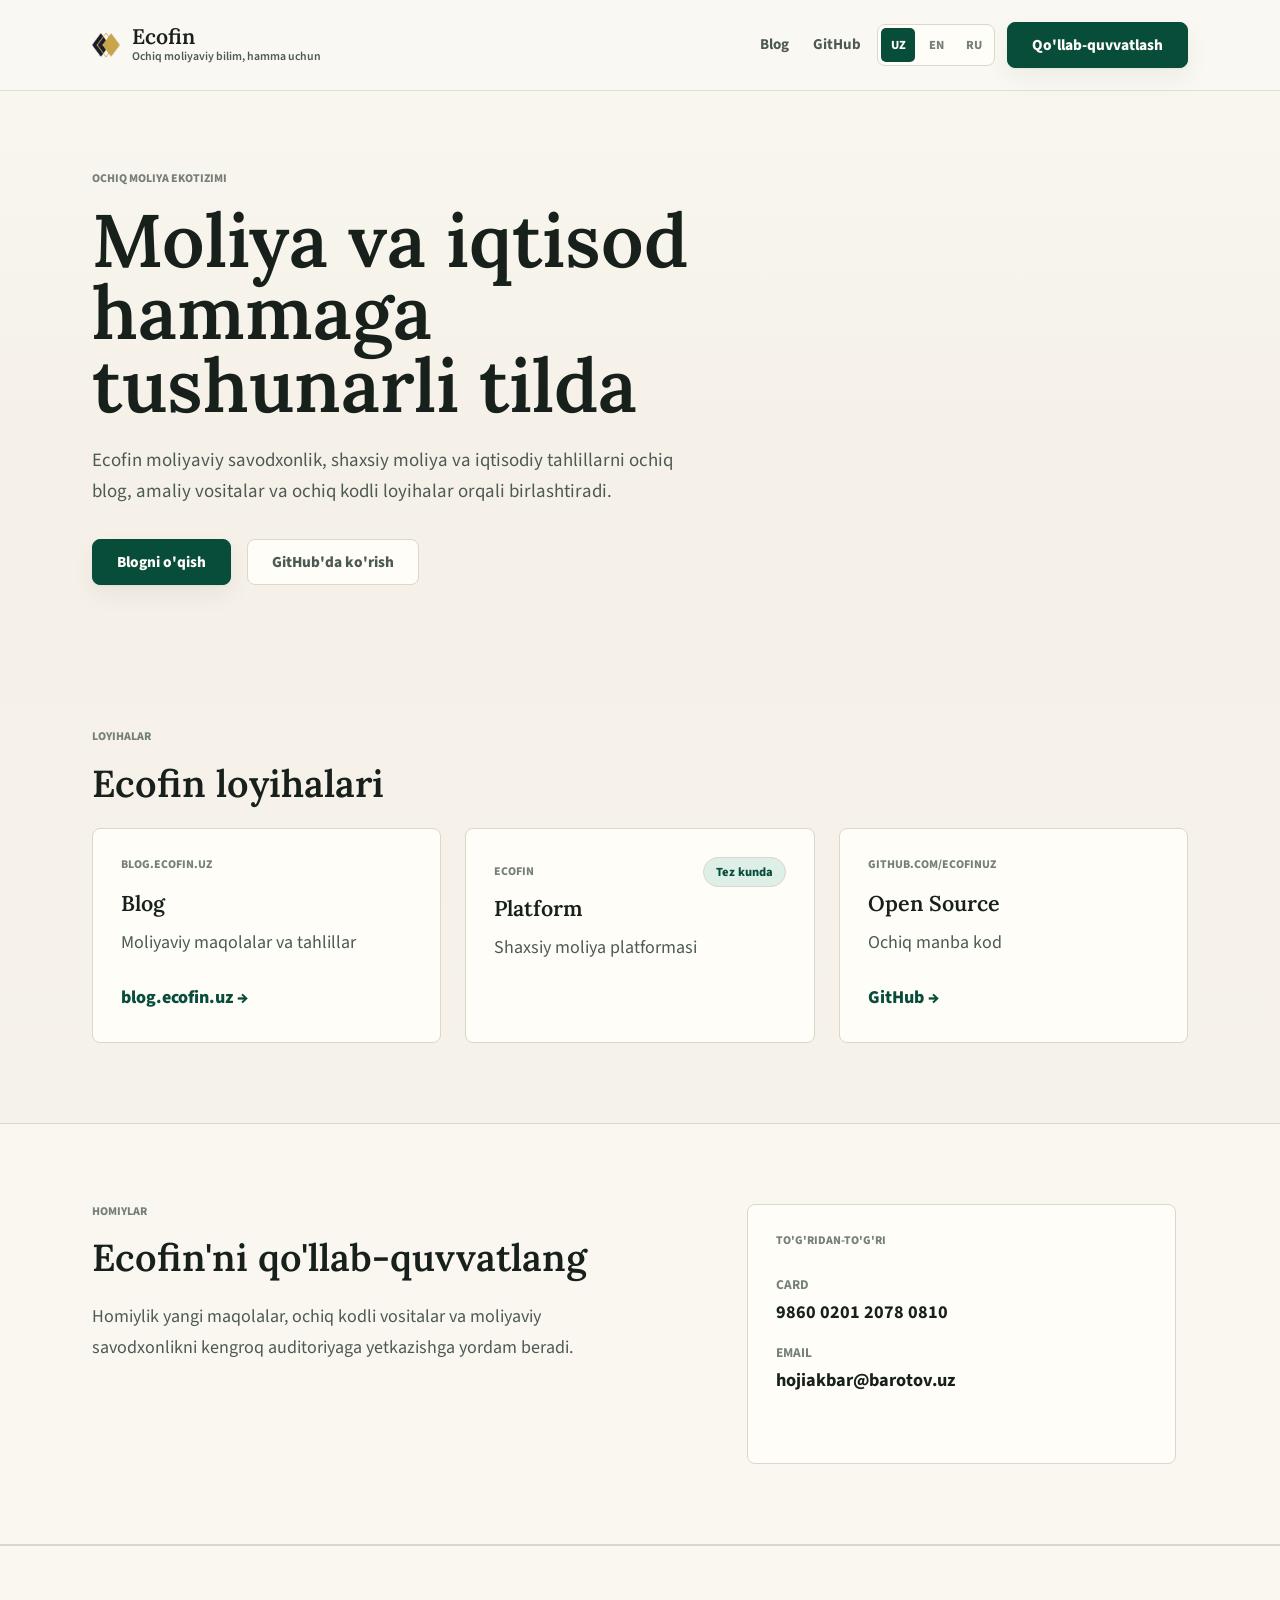
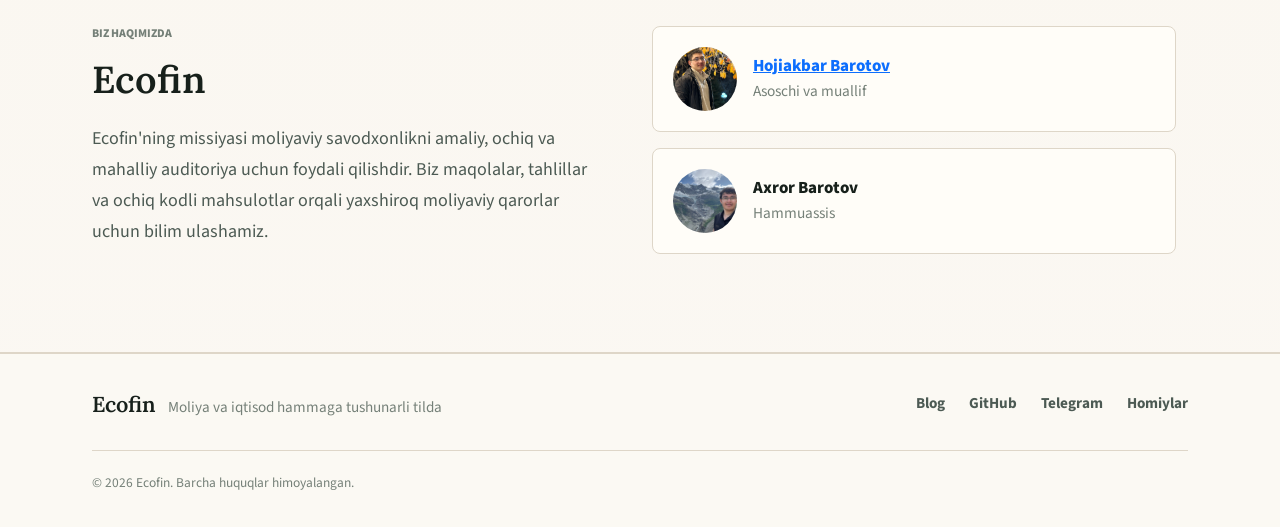
==== index.html @ 194f9f84 "added tagline and Bootstrap" ====
<!doctype html>
<html lang="uz">
    <head>
        <meta charset="UTF-8" />
        <meta name="viewport" content="width=device-width, initial-scale=1.0" />
        <meta name="author" content="Hojiakbar Barotov" />
        <meta
            name="description"
            content="Ecofin is an open-source ecosystem of financial literacy tools, knowledge, and a blog."
        />
        <meta
            property="og:title"
            content="Finance and economics explained for everyone"
        />
        <meta
            property="og:description"
            content="Ecofin is an open-source ecosystem of financial literacy tools, knowledge, and a blog."
        />
        <meta property="og:type" content="website" />
        <meta property="og:url" content="https://ecofin.uz/" />
        <meta property="og:site_name" content="Barotov.uz" />
        <title>Finance and economics explained for everyone</title>
        <link
            rel="shortcut icon"
            href="assets/favicon.png"
            type="image/x-icon"
        />
        <link rel="canonical" href="https://ecofin.uz/" />
        <link rel="preconnect" href="https://fonts.googleapis.com" />
        <link rel="preconnect" href="https://fonts.gstatic.com" crossorigin />
        <link
            href="https://fonts.googleapis.com/css2?family=Lora:wght@500;600;700&family=Source+Sans+3:wght@400;500;600;700;800&display=swap"
            rel="stylesheet"
        />
        <link
            href="https://cdn.jsdelivr.net/npm/bootstrap@5.3.8/dist/css/bootstrap.min.css"
            rel="stylesheet"
            integrity="sha384-sRIl4kxILFvY47J16cr9ZwB07vP4J8+LH7qKQnuqkuIAvNWLzeN8tE5YBujZqJLB"
            crossorigin="anonymous"
        />
        <link rel="stylesheet" href="style.css" />
        <!-- Google tag (gtag.js) -->
        <script
            async
            src="https://www.googletagmanager.com/gtag/js?id=G-R73J85XQ5N"
        ></script>
        <script>
            window.dataLayer = window.dataLayer || [];
            function gtag() {
                dataLayer.push(arguments);
            }
            gtag("js", new Date());

            gtag("config", "G-R73J85XQ5N");
        </script>
    </head>
    <body>
        <nav class="navbar navbar-expand-md site-nav sticky-top" aria-label="Primary navigation">
            <div class="container">
                <a href="/" class="navbar-brand nav-brand" aria-label="Ecofin home">
                    <img
                        src="assets/ecofin-favicon.png"
                        alt=""
                        class="nav-brand-logo"
                        width="28"
                        height="28"
                    />
                    <span class="nav-brand-copy">
                        <span class="nav-brand-name">Ecofin</span>
                        <span class="nav-brand-tagline i18n" data-lang="uz">
                            Ochiq moliyaviy bilim, hamma uchun
                        </span>
                        <span
                            class="nav-brand-tagline i18n"
                            data-lang="en"
                            hidden
                        >
                            Open finance knowledge, for everyone
                        </span>
                        <span
                            class="nav-brand-tagline i18n"
                            data-lang="ru"
                            hidden
                        >
                            Открытые финансовые знания, для всех
                        </span>
                    </span>
                </a>

                <button
                    class="navbar-toggler"
                    type="button"
                    data-bs-toggle="collapse"
                    data-bs-target="#primaryNav"
                    aria-controls="primaryNav"
                    aria-expanded="false"
                    aria-label="Toggle navigation"
                >
                    <span class="navbar-toggler-icon"></span>
                </button>

                <div class="collapse navbar-collapse nav-menu" id="primaryNav">
                    <div class="navbar-nav ms-md-auto align-items-md-center gap-md-2">
                        <a href="https://blog.ecofin.uz" class="nav-link">
                            <span class="i18n" data-lang="uz">Blog</span>
                            <span class="i18n" data-lang="en" hidden>Blog</span>
                            <span class="i18n" data-lang="ru" hidden>Блог</span>
                        </a>

                        <a
                            href="https://github.com/ecofinuz"
                            target="_blank"
                            rel="noopener noreferrer"
                            class="nav-link"
                        >
                            GitHub
                        </a>

                        <div
                            class="language-switch btn-group my-3 my-md-0"
                            role="group"
                            aria-label="Language selector"
                        >
                            <button
                                class="language-option active"
                                type="button"
                                data-set-lang="uz"
                                aria-pressed="true"
                            >
                                UZ
                            </button>
                            <button
                                class="language-option"
                                type="button"
                                data-set-lang="en"
                                aria-pressed="false"
                            >
                                EN
                            </button>
                            <button
                                class="language-option"
                                type="button"
                                data-set-lang="ru"
                                aria-pressed="false"
                            >
                                RU
                            </button>
                        </div>

                        <a
                            href="#sponsors"
                            class="btn button button-primary nav-support ms-md-1"
                        >
                            <span class="i18n" data-lang="uz"
                                >Qo'llab-quvvatlash</span
                            >
                            <span class="i18n" data-lang="en" hidden
                                >Support us</span
                            >
                            <span class="i18n" data-lang="ru" hidden
                                >Поддержать</span
                            >
                        </a>
                    </div>
                </div>
            </div>
        </nav>

        <main class="site-main">
            <section class="hero container" aria-labelledby="hero-title">
                <div class="row">
                    <div class="col-lg-10 col-xl-9 hero-copy">
                        <p class="label-small i18n" data-lang="uz">
                            Ochiq moliya ekotizimi
                        </p>
                        <p class="label-small i18n" data-lang="en" hidden>
                            Open finance ecosystem
                        </p>
                        <p class="label-small i18n" data-lang="ru" hidden>
                            Открытая финансовая экосистема
                        </p>

                        <h1 id="hero-title" class="hero-title">
                            <span class="i18n" data-lang="uz"
                                >Moliya va iqtisod hammaga tushunarli tilda</span
                            >
                            <span class="i18n" data-lang="en" hidden
                                >Finance and economics explained for everyone</span
                            >
                            <span class="i18n" data-lang="ru" hidden
                                >Финансы и экономика понятным языком для
                                каждого</span
                            >
                        </h1>

                        <p class="hero-lede i18n" data-lang="uz">
                            Ecofin moliyaviy savodxonlik, shaxsiy moliya va
                            iqtisodiy tahlillarni ochiq blog, amaliy vositalar va
                            ochiq kodli loyihalar orqali birlashtiradi.
                        </p>
                        <p class="hero-lede i18n" data-lang="en" hidden>
                            Ecofin brings together financial literacy, personal
                            finance, and economic analysis through an open blog,
                            practical tools, and open-source projects.
                        </p>
                        <p class="hero-lede i18n" data-lang="ru" hidden>
                            Ecofin объединяет финансовую грамотность, личные финансы
                            и экономический анализ через открытый блог, практические
                            инструменты и проекты с открытым исходным кодом.
                        </p>

                        <div class="d-flex flex-column flex-sm-row gap-3 hero-actions">
                            <a
                                href="https://blog.ecofin.uz"
                                class="btn button button-primary"
                            >
                                <span class="i18n" data-lang="uz"
                                    >Blogni o'qish</span
                                >
                                <span class="i18n" data-lang="en" hidden
                                    >Read the blog</span
                                >
                                <span class="i18n" data-lang="ru" hidden
                                    >Читать блог</span
                                >
                            </a>
                            <a
                                href="https://github.com/ecofinuz"
                                target="_blank"
                                rel="noopener noreferrer"
                                class="btn button button-secondary"
                            >
                                <span class="i18n" data-lang="uz"
                                    >GitHub'da ko'rish</span
                                >
                                <span class="i18n" data-lang="en" hidden
                                    >View on GitHub</span
                                >
                                <span class="i18n" data-lang="ru" hidden
                                    >Смотреть на GitHub</span
                                >
                            </a>
                        </div>
                    </div>
                </div>
            </section>

            <section
                id="projects"
                class="page-section"
                aria-labelledby="projects-title"
            >
                <div class="container">
                    <p class="section-label i18n" data-lang="uz">Loyihalar</p>
                    <p class="section-label i18n" data-lang="en" hidden>Projects</p>
                    <p class="section-label i18n" data-lang="ru" hidden>Проекты</p>

                    <div class="section-heading-row">
                        <h2 id="projects-title">
                            <span class="i18n" data-lang="uz"
                                >Ecofin loyihalari</span
                            >
                            <span class="i18n" data-lang="en" hidden
                                >Ecofin projects</span
                            >
                            <span class="i18n" data-lang="ru" hidden
                                >Проекты Ecofin</span
                            >
                        </h2>
                    </div>

                    <div class="row g-4">
                        <div class="col-12 col-md-4">
                            <article class="card info-card h-100">
                                <div class="card-body">
                                    <p class="eyebrow">blog.ecofin.uz</p>
                                    <h3>Blog</h3>
                                    <p class="i18n" data-lang="uz">
                                        Moliyaviy maqolalar va tahlillar
                                    </p>
                                    <p class="i18n" data-lang="en" hidden>
                                        Financial articles and analysis
                                    </p>
                                    <p class="i18n" data-lang="ru" hidden>
                                        Финансовые статьи и анализ
                                    </p>
                                    <a href="https://blog.ecofin.uz" class="text-link"
                                        >blog.ecofin.uz →</a
                                    >
                                </div>
                            </article>
                        </div>

                        <div class="col-12 col-md-4">
                            <article class="card info-card h-100">
                                <div class="card-body">
                                    <div class="card-topline">
                                        <p class="eyebrow">Ecofin</p>
                                        <span class="badge">
                                            <span class="i18n" data-lang="uz"
                                                >Tez kunda</span
                                            >
                                            <span class="i18n" data-lang="en" hidden
                                                >Coming soon</span
                                            >
                                            <span class="i18n" data-lang="ru" hidden
                                                >Скоро</span
                                            >
                                        </span>
                                    </div>
                                    <h3>Platform</h3>
                                    <p class="i18n" data-lang="uz">
                                        Shaxsiy moliya platformasi
                                    </p>
                                    <p class="i18n" data-lang="en" hidden>
                                        Personal finance platform
                                    </p>
                                    <p class="i18n" data-lang="ru" hidden>
                                        Платформа личных финансов
                                    </p>
                                </div>
                            </article>
                        </div>

                        <div class="col-12 col-md-4">
                            <article class="card info-card h-100">
                                <div class="card-body">
                                    <p class="eyebrow">github.com/ecofinuz</p>
                                    <h3>Open Source</h3>
                                    <p class="i18n" data-lang="uz">Ochiq manba kod</p>
                                    <p class="i18n" data-lang="en" hidden>
                                        Open source code
                                    </p>
                                    <p class="i18n" data-lang="ru" hidden>
                                        Открытый исходный код
                                    </p>
                                    <a
                                        href="https://github.com/ecofinuz"
                                        target="_blank"
                                        rel="noopener noreferrer"
                                        class="text-link"
                                    >
                                        GitHub →
                                    </a>
                                </div>
                            </article>
                        </div>
                    </div>
                </div>
            </section>

            <section
                id="sponsors"
                class="page-section section-band sponsors-section"
                aria-labelledby="sponsors-title"
            >
                <div class="container">
                    <div class="row g-5 align-items-start">
                        <div class="col-lg-6 section-copy">
                            <p class="section-label i18n" data-lang="uz">
                                Homiylar
                            </p>
                            <p class="section-label i18n" data-lang="en" hidden>
                                Sponsors
                            </p>
                            <p class="section-label i18n" data-lang="ru" hidden>
                                Спонсоры
                            </p>

                            <h2 id="sponsors-title">
                                <span class="i18n" data-lang="uz"
                                    >Ecofin'ni qo'llab-quvvatlang</span
                                >
                                <span class="i18n" data-lang="en" hidden
                                    >Support Ecofin</span
                                >
                                <span class="i18n" data-lang="ru" hidden
                                    >Поддержите Ecofin</span
                                >
                            </h2>

                            <p class="i18n" data-lang="uz">
                                Homiylik yangi maqolalar, ochiq kodli vositalar va
                                moliyaviy savodxonlikni kengroq auditoriyaga
                                yetkazishga yordam beradi.
                            </p>
                            <p class="i18n" data-lang="en" hidden>
                                Sponsorship helps us publish new articles, build
                                open-source tools, and make financial literacy
                                useful for a wider audience.
                            </p>
                            <p class="i18n" data-lang="ru" hidden>
                                Поддержка помогает нам выпускать новые статьи,
                                создавать открытые инструменты и делать финансовую
                                грамотность полезной для широкой аудитории.
                            </p>
                        </div>

                        <div class="col-lg-5 offset-lg-1">
                            <article class="card info-card sponsor-card">
                                <div class="card-body">
                                    <p class="eyebrow">
                                        <span class="i18n" data-lang="uz"
                                            >To'g'ridan-to'g'ri</span
                                        >
                                        <span class="i18n" data-lang="en" hidden
                                            >Direct transfer</span
                                        >
                                        <span class="i18n" data-lang="ru" hidden
                                            >Прямой перевод</span
                                        >
                                    </p>
                                    <div class="transfer-details">
                                        <p>
                                            <span>Card</span>
                                            <strong>9860 0201 2078 0810</strong>
                                        </p>
                                        <p>
                                            <span>Email</span>
                                            <strong>hojiakbar@barotov.uz</strong>
                                        </p>
                                    </div>
                                </div>
                            </article>
                        </div>
                    </div>
                </div>
            </section>

            <section
                id="about"
                class="page-section section-band about-section"
                aria-labelledby="about-title"
            >
                <div class="container">
                    <div class="row g-5 align-items-start">
                        <div class="col-lg-6 section-copy">
                            <p class="section-label i18n" data-lang="uz">
                                Biz haqimizda
                            </p>
                            <p class="section-label i18n" data-lang="en" hidden>
                                About
                            </p>
                            <p class="section-label i18n" data-lang="ru" hidden>
                                О нас
                            </p>

                            <h2 id="about-title">Ecofin</h2>
                            <p class="i18n" data-lang="uz">
                                Ecofin'ning missiyasi moliyaviy savodxonlikni
                                amaliy, ochiq va mahalliy auditoriya uchun foydali
                                qilishdir. Biz maqolalar, tahlillar va ochiq kodli
                                mahsulotlar orqali yaxshiroq moliyaviy qarorlar
                                uchun bilim ulashamiz.
                            </p>
                            <p class="i18n" data-lang="en" hidden>
                                Ecofin's mission is to make financial literacy
                                practical, open, and useful for a local audience. We
                                share knowledge through articles, analysis, and
                                open-source products that support better financial
                                decisions.
                            </p>
                            <p class="i18n" data-lang="ru" hidden>
                                Миссия Ecofin - сделать финансовую грамотность
                                практичной, открытой и полезной для локальной
                                аудитории. Мы делимся знаниями через статьи,
                                аналитику и открытые продукты, которые помогают
                                принимать более разумные финансовые решения.
                            </p>
                        </div>

                        <div class="col-lg-6">
                            <div class="vstack gap-3">
                                <article class="card team-member">
                                    <div class="card-body">
                                        <img
                                            class="team-photo"
                                            src="assets/images/hojiakbar.webp"
                                            alt="Hojiakbar Barotov"
                                        />
                                        <div>
                                            <h3>
                                                <a
                                                    href="https://blog.ecofin.uz/author/hojiakbar/"
                                                >
                                                    Hojiakbar Barotov
                                                </a>
                                            </h3>
                                            <p>
                                                <span class="i18n" data-lang="uz"
                                                    >Asoschi va muallif</span
                                                >
                                                <span class="i18n" data-lang="en" hidden
                                                    >Founder & author</span
                                                >
                                                <span class="i18n" data-lang="ru" hidden
                                                    >Основатель и автор</span
                                                >
                                            </p>
                                        </div>
                                    </div>
                                </article>

                                <article class="card team-member">
                                    <div class="card-body">
                                        <img
                                            class="team-photo"
                                            src="assets/images/axror.webp"
                                            alt="Axror Barotov"
                                        />
                                        <div>
                                            <h3>Axror Barotov</h3>
                                            <p>
                                                <span class="i18n" data-lang="uz"
                                                    >Hammuassis</span
                                                >
                                                <span class="i18n" data-lang="en" hidden
                                                    >Co-founder</span
                                                >
                                                <span class="i18n" data-lang="ru" hidden
                                                    >Соучредитель</span
                                                >
                                            </p>
                                        </div>
                                    </div>
                                </article>
                            </div>
                        </div>
                    </div>
                </div>
            </section>
        </main>

        <footer class="site-footer">
            <div class="container">
                <div class="d-flex flex-column flex-md-row align-items-start justify-content-between gap-4">
                    <div class="footer-intro">
                        <span class="footer-brand">Ecofin</span>
                        <span class="footer-tagline">
                            <span class="i18n" data-lang="uz"
                                >Moliya va iqtisod hammaga tushunarli tilda</span
                            >
                            <span class="i18n" data-lang="en" hidden
                                >Finance and economics explained for everyone</span
                            >
                            <span class="i18n" data-lang="ru" hidden
                                >Финансы и экономика понятным языком для
                                каждого</span
                            >
                        </span>
                    </div>

                    <nav
                        class="footer-links d-flex flex-wrap gap-3 gap-md-4"
                        aria-label="Footer links"
                    >
                        <a href="https://blog.ecofin.uz">Blog</a>
                        <a
                            href="https://github.com/ecofinuz"
                            target="_blank"
                            rel="noopener noreferrer"
                            >GitHub</a
                        >
                        <a
                            href="https://t.me/ecofin_uz"
                            target="_blank"
                            rel="noopener noreferrer"
                            >Telegram</a
                        >
                        <a href="#sponsors">
                            <span class="i18n" data-lang="uz">Homiylar</span>
                            <span class="i18n" data-lang="en" hidden>Sponsors</span>
                            <span class="i18n" data-lang="ru" hidden>Спонсоры</span>
                        </a>
                    </nav>
                </div>

                <div class="footer-bottom">
                    <p>
                        <span class="i18n" data-lang="uz"
                            >© 2026 Ecofin. Barcha huquqlar himoyalangan.</span
                        >
                        <span class="i18n" data-lang="en" hidden
                            >© 2026 Ecofin. All rights reserved.</span
                        >
                        <span class="i18n" data-lang="ru" hidden
                            >© 2026 Ecofin. Все права защищены.</span
                        >
                    </p>
                </div>
            </div>
        </footer>

        <script
            src="https://cdn.jsdelivr.net/npm/bootstrap@5.3.8/dist/js/bootstrap.bundle.min.js"
            integrity="sha384-FKyoEForCGlyvwx9Hj09JcYn3nv7wiPVlz7YYwJrWVcXK/BmnVDxM+D2scQbITxI"
            crossorigin="anonymous"
        ></script>
        <script>
            const langButtons = document.querySelectorAll("[data-set-lang]");
            const langText = document.querySelectorAll(".i18n[data-lang]");

            function setLanguage(lang) {
                document.documentElement.lang = lang;
                langText.forEach((node) => {
                    node.hidden = node.dataset.lang !== lang;
                });
                langButtons.forEach((button) => {
                    const active = button.dataset.setLang === lang;
                    button.classList.toggle("active", active);
                    button.setAttribute("aria-pressed", active);
                });
            }

            langButtons.forEach((button) => {
                button.addEventListener("click", () =>
                    setLanguage(button.dataset.setLang),
                );
            });
        </script>
    </body>
</html>
---- style.css ----
/* 1. Theme */
:root {
    --font-sans:
        "Source Sans 3", system-ui, -apple-system, BlinkMacSystemFont,
        "Segoe UI", sans-serif;
    --font-serif: "Lora", Georgia, serif;

    --color-bg: #f5f1e8;
    --color-bg-soft: #faf8f2;
    --surface: #fffdf8;
    --surface-muted: #f0ece2;
    --border: #ded6c8;
    --border-strong: #c5b8a4;
    --text-primary: #17201b;
    --text-secondary: #4c5a53;
    --text-muted: #758078;
    --text-inverted: #fffdf8;
    --accent: #0f6b4f;
    --accent-strong: #084c3a;
    --accent-soft: #deefe7;
    --gold: #bd7a22;
    --blue: #315f86;

    --page-width: 1120px;
    --radius-xs: 3px;
    --radius-sm: 5px;
    --radius: 8px;
    --shadow-sm:
        0 1px 2px rgb(23 32 27 / 0.05), 0 10px 24px rgb(23 32 27 / 0.06);
    --shadow: 0 16px 36px rgb(23 32 27 / 0.1);
    --ring: 0 0 0 3px rgb(15 107 79 / 0.18);
    --transition: 160ms ease;

    --bs-body-bg: var(--color-bg);
    --bs-body-color: var(--text-primary);
    --bs-body-font-family: var(--font-sans);
    --bs-body-line-height: 1.72;
    --bs-border-color: var(--border);
    --bs-border-radius: var(--radius);
    --bs-primary: var(--accent-strong);
    --bs-primary-rgb: 8, 76, 58;
    --bs-link-color: var(--accent-strong);
    --bs-link-hover-color: var(--text-primary);
}

html {
    background: var(--color-bg);
    scroll-behavior: smooth;
}

body {
    min-height: 100vh;
    background:
        linear-gradient(
            180deg,
            var(--color-bg-soft) 0,
            var(--color-bg) 430px,
            #f7f4ee 100%
        ),
        var(--color-bg);
    color: var(--text-primary);
    font-size: 18px;
    text-rendering: optimizeLegibility;
}

a:focus-visible,
button:focus-visible {
    border-radius: var(--radius-xs);
    box-shadow: var(--ring);
    outline: none;
}

[hidden] {
    display: none !important;
}

::selection {
    background: var(--accent-soft);
    color: var(--accent-strong);
}

.container {
    max-width: var(--page-width);
}

/* 2. Type */
h1,
h2,
h3,
.nav-brand,
.footer-brand {
    color: var(--text-primary);
    font-family: var(--font-serif);
}

h2 {
    margin-bottom: 1.5rem;
    font-size: 2.35rem;
    font-weight: 600;
    line-height: 1.12;
}

h3 {
    margin-bottom: 0.75rem;
    font-size: 1.34rem;
    font-weight: 600;
    line-height: 1.22;
}

p {
    margin-bottom: 1.5rem;
    color: var(--text-secondary);
}

strong {
    color: var(--text-primary);
    font-weight: 700;
}

.section-label,
.label-small,
.eyebrow {
    color: var(--text-muted);
    font-size: 0.74rem;
    font-weight: 800;
    letter-spacing: 0;
    line-height: 1.4;
    text-transform: uppercase;
}

.section-label,
.label-small {
    margin-bottom: 1rem;
}

/* 3. Navigation */
.site-nav {
    z-index: 1030;
    border-bottom: 1px solid rgb(222 214 200 / 0.8);
    background: rgb(250 248 242 / 0.92);
    backdrop-filter: blur(18px);
}

.site-nav .container {
    min-height: 74px;
}

.nav-brand {
    display: inline-flex;
    align-items: center;
    gap: 0.75rem;
    min-width: 0;
    margin-right: 1rem;
    color: var(--text-primary);
    font-size: 1.32rem;
    font-weight: 600;
    line-height: 1;
    text-decoration: none;
    white-space: nowrap;
}

.nav-brand:hover,
.nav-brand:focus {
    color: var(--text-primary);
}

.nav-brand-logo {
    width: 28px;
    height: 28px;
    flex-shrink: 0;
    border-radius: 6px;
    object-fit: contain;
}

.nav-brand-copy {
    display: flex;
    min-width: 0;
    flex-direction: column;
    gap: 3px;
}

.nav-brand-name {
    line-height: 1;
}

.nav-brand-tagline {
    color: var(--text-secondary);
    font-family: var(--font-sans);
    font-size: 0.74rem;
    font-weight: 600;
    line-height: 1.12;
    white-space: normal;
}

.navbar-toggler {
    border: 1px solid var(--border);
    border-radius: var(--radius);
    background: var(--surface);
    color: var(--text-primary);
    padding: 0.45rem 0.65rem;
}

.navbar-toggler:focus {
    box-shadow: var(--ring);
}

.nav-link {
    min-height: 38px;
    display: inline-flex;
    align-items: center;
    justify-content: center;
    border-radius: var(--radius-sm);
    color: var(--text-secondary);
    font-size: 0.94rem;
    font-weight: 700;
    line-height: 1;
    padding: 0 0.65rem;
    text-decoration: none;
    transition:
        background var(--transition),
        color var(--transition),
        transform var(--transition);
}

.navbar-nav .nav-link.active,
.navbar-nav .nav-link.show,
.nav-link:hover,
.nav-link:focus {
    color: var(--accent-strong);
    background: var(--accent-soft);
}

.language-switch {
    display: inline-flex;
    align-items: center;
    gap: 0.25rem;
    width: max-content;
    border: 1px solid var(--border);
    border-radius: var(--radius);
    background: var(--surface);
    padding: 3px;
}

.language-option {
    min-width: 34px;
    min-height: 34px;
    display: inline-flex;
    align-items: center;
    justify-content: center;
    border: 0;
    border-radius: var(--radius-sm);
    background: transparent;
    color: var(--text-muted);
    font: inherit;
    font-size: 0.78rem;
    font-weight: 800;
    line-height: 1;
    transition:
        background var(--transition),
        color var(--transition);
}

.language-option:hover {
    color: var(--text-primary);
    background: var(--surface-muted);
}

.language-option.active {
    color: var(--text-inverted);
    background: var(--accent-strong);
}

.nav-support {
    min-height: 40px;
    white-space: nowrap;
}

/* 4. Buttons */
.button {
    --bs-btn-border-radius: var(--radius);
    min-height: 46px;
    display: inline-flex;
    align-items: center;
    justify-content: center;
    border-radius: var(--radius);
    font-size: 0.96rem;
    font-weight: 800;
    line-height: 1.2;
    padding-right: 1.5rem;
    padding-left: 1.5rem;
    text-decoration: none;
    transition:
        background var(--transition),
        border-color var(--transition),
        color var(--transition),
        transform var(--transition),
        box-shadow var(--transition);
}

.button:hover {
    transform: translateY(-1px);
}

.button-primary {
    --bs-btn-color: var(--text-inverted);
    --bs-btn-bg: var(--accent-strong);
    --bs-btn-border-color: var(--accent-strong);
    --bs-btn-hover-color: var(--text-inverted);
    --bs-btn-hover-bg: var(--text-primary);
    --bs-btn-hover-border-color: var(--text-primary);
    --bs-btn-active-color: var(--text-inverted);
    --bs-btn-active-bg: var(--text-primary);
    --bs-btn-active-border-color: var(--text-primary);
    box-shadow: var(--shadow-sm);
}

.button-primary:hover {
    box-shadow: var(--shadow);
}

.button-secondary {
    --bs-btn-color: var(--text-secondary);
    --bs-btn-bg: var(--surface);
    --bs-btn-border-color: var(--border);
    --bs-btn-hover-color: var(--accent-strong);
    --bs-btn-hover-bg: var(--surface);
    --bs-btn-hover-border-color: var(--border-strong);
    --bs-btn-active-color: var(--accent-strong);
    --bs-btn-active-bg: var(--surface-muted);
    --bs-btn-active-border-color: var(--border-strong);
}

/* 5. Sections */
.site-main {
    min-height: 58vh;
}

.hero {
    padding-top: 5rem;
    padding-bottom: 4rem;
}

.hero-title {
    max-width: 15ch;
    margin-bottom: 1.5rem;
    font-size: 4.65rem;
    font-weight: 600;
    line-height: 0.98;
}

.hero-lede {
    max-width: 68ch;
    margin-bottom: 2rem;
    color: var(--text-secondary);
    font-size: 1.18rem;
    line-height: 1.62;
}

.page-section {
    padding-top: 5rem;
    padding-bottom: 5rem;
}

.section-band {
    border-top: 1px solid var(--border);
    border-bottom: 1px solid var(--border);
    background: rgb(255 253 248 / 0.42);
}

.section-heading-row {
    max-width: 720px;
}

.section-copy {
    max-width: 560px;
}

/* 6. Cards */
.info-card,
.team-member {
    border: 1px solid var(--border);
    border-radius: var(--radius);
    background: var(--surface);
    color: var(--text-primary);
}

.info-card {
    min-height: 100%;
}

.info-card .card-body {
    display: flex;
    flex-direction: column;
    padding: 28px;
}

.info-card p:last-child,
.team-member p:last-child {
    margin-bottom: 0;
}

.info-card .eyebrow {
    margin-bottom: 1rem;
}

.card-topline {
    display: flex;
    align-items: center;
    justify-content: space-between;
    gap: 1rem;
    margin-bottom: 0.5rem;
}

.card-topline .eyebrow {
    margin-bottom: 0;
}

.badge {
    --bs-badge-color: var(--accent-strong);
    min-height: 30px;
    display: inline-flex;
    align-items: center;
    justify-content: center;
    border: 1px solid var(--border);
    border-radius: 999px;
    background: var(--accent-soft);
    color: var(--accent-strong);
    font-size: 0.78rem;
    font-weight: 800;
    line-height: 1;
    padding: 0 0.75rem;
    white-space: nowrap;
}

.text-link {
    margin-top: auto;
    color: var(--accent-strong);
    font-weight: 800;
    text-decoration: none;
}

.text-link:hover {
    color: var(--text-primary);
    text-decoration: underline;
}

.sponsor-card {
    min-height: 260px;
}

.transfer-details {
    display: grid;
    gap: 1rem;
    margin-top: 0.75rem;
}

.transfer-details p {
    display: grid;
    gap: 0.25rem;
    margin-bottom: 0;
}

.transfer-details span {
    color: var(--text-muted);
    font-size: 0.84rem;
    font-weight: 700;
    line-height: 1.2;
    text-transform: uppercase;
}

.transfer-details strong {
    font-size: 1.14rem;
    letter-spacing: 0;
}

.team-member .card-body {
    display: flex;
    align-items: center;
    gap: 1rem;
    padding: 1.25rem;
}

.team-photo {
    width: 64px;
    height: 64px;
    flex: 0 0 auto;
    border-radius: 50%;
    background: var(--border);
    object-fit: cover;
}

.team-member h3 {
    margin-bottom: 0.25rem;
    font-family: var(--font-sans);
    font-size: 1.06rem;
    font-weight: 800;
}

.team-member p {
    color: var(--text-muted);
    font-size: 0.96rem;
    line-height: 1.35;
}

/* 7. Footer */
.site-footer {
    border-top: 1px solid var(--border);
    background: rgb(255 253 248 / 0.58);
    color: var(--text-muted);
    font-size: 0.9rem;
    padding: 2.5rem 0 2rem;
}

.footer-intro {
    display: flex;
    align-items: baseline;
    flex-wrap: wrap;
    gap: 0.75rem;
}

.footer-brand {
    color: var(--text-primary);
    font-size: 1.35rem;
    font-weight: 600;
    line-height: 1;
}

.footer-tagline {
    color: var(--text-muted);
    font-size: 0.95rem;
    line-height: 1.4;
}

.footer-links a {
    color: var(--text-secondary);
    font-size: 0.95rem;
    font-weight: 700;
    line-height: 1.2;
    text-decoration: none;
}

.footer-links a:hover {
    color: var(--accent-strong);
    text-decoration: underline;
}

.footer-bottom {
    margin-top: 2rem;
    padding-top: 1.25rem;
    border-top: 1px solid var(--border);
}

.footer-bottom p {
    margin-bottom: 0;
    color: var(--text-muted);
    font-size: 0.84rem;
}

/* 8. Responsive */
@media (max-width: 991.98px) {
    .hero {
        padding-top: 3rem;
    }

    .hero-title {
        font-size: 3.75rem;
    }
}

@media (max-width: 767.98px) {
    body {
        font-size: 17px;
    }

    h2 {
        font-size: 2rem;
    }

    .site-nav .container {
        min-height: 0;
        padding-top: 0.85rem;
        padding-bottom: 0.85rem;
    }

    .nav-brand {
        max-width: calc(100% - 58px);
    }

    .nav-menu {
        margin-top: 0.85rem;
        border: 1px solid var(--border);
        border-radius: var(--radius);
        background: var(--surface);
        box-shadow: var(--shadow-sm);
        padding: 0.75rem;
    }

    .nav-menu .navbar-nav {
        align-items: stretch;
        gap: 0.35rem;
    }

    .nav-link {
        justify-content: flex-start;
        min-height: 42px;
        padding: 0 0.85rem;
    }

    .nav-support {
        width: 100%;
        margin-top: 0.35rem;
    }

    .hero {
        padding-top: 2.5rem;
        padding-bottom: 3rem;
    }

    .hero-title {
        max-width: none;
        font-size: 3rem;
    }

    .hero-lede {
        font-size: 1.08rem;
    }

    .page-section {
        padding-top: 4rem;
        padding-bottom: 4rem;
    }
}

@media (max-width: 575.98px) {
    .hero-title {
        font-size: 2.56rem;
    }

    .button {
        width: 100%;
    }

    .info-card .card-body {
        padding: 1.25rem;
    }

    .team-member .card-body {
        align-items: flex-start;
    }
}
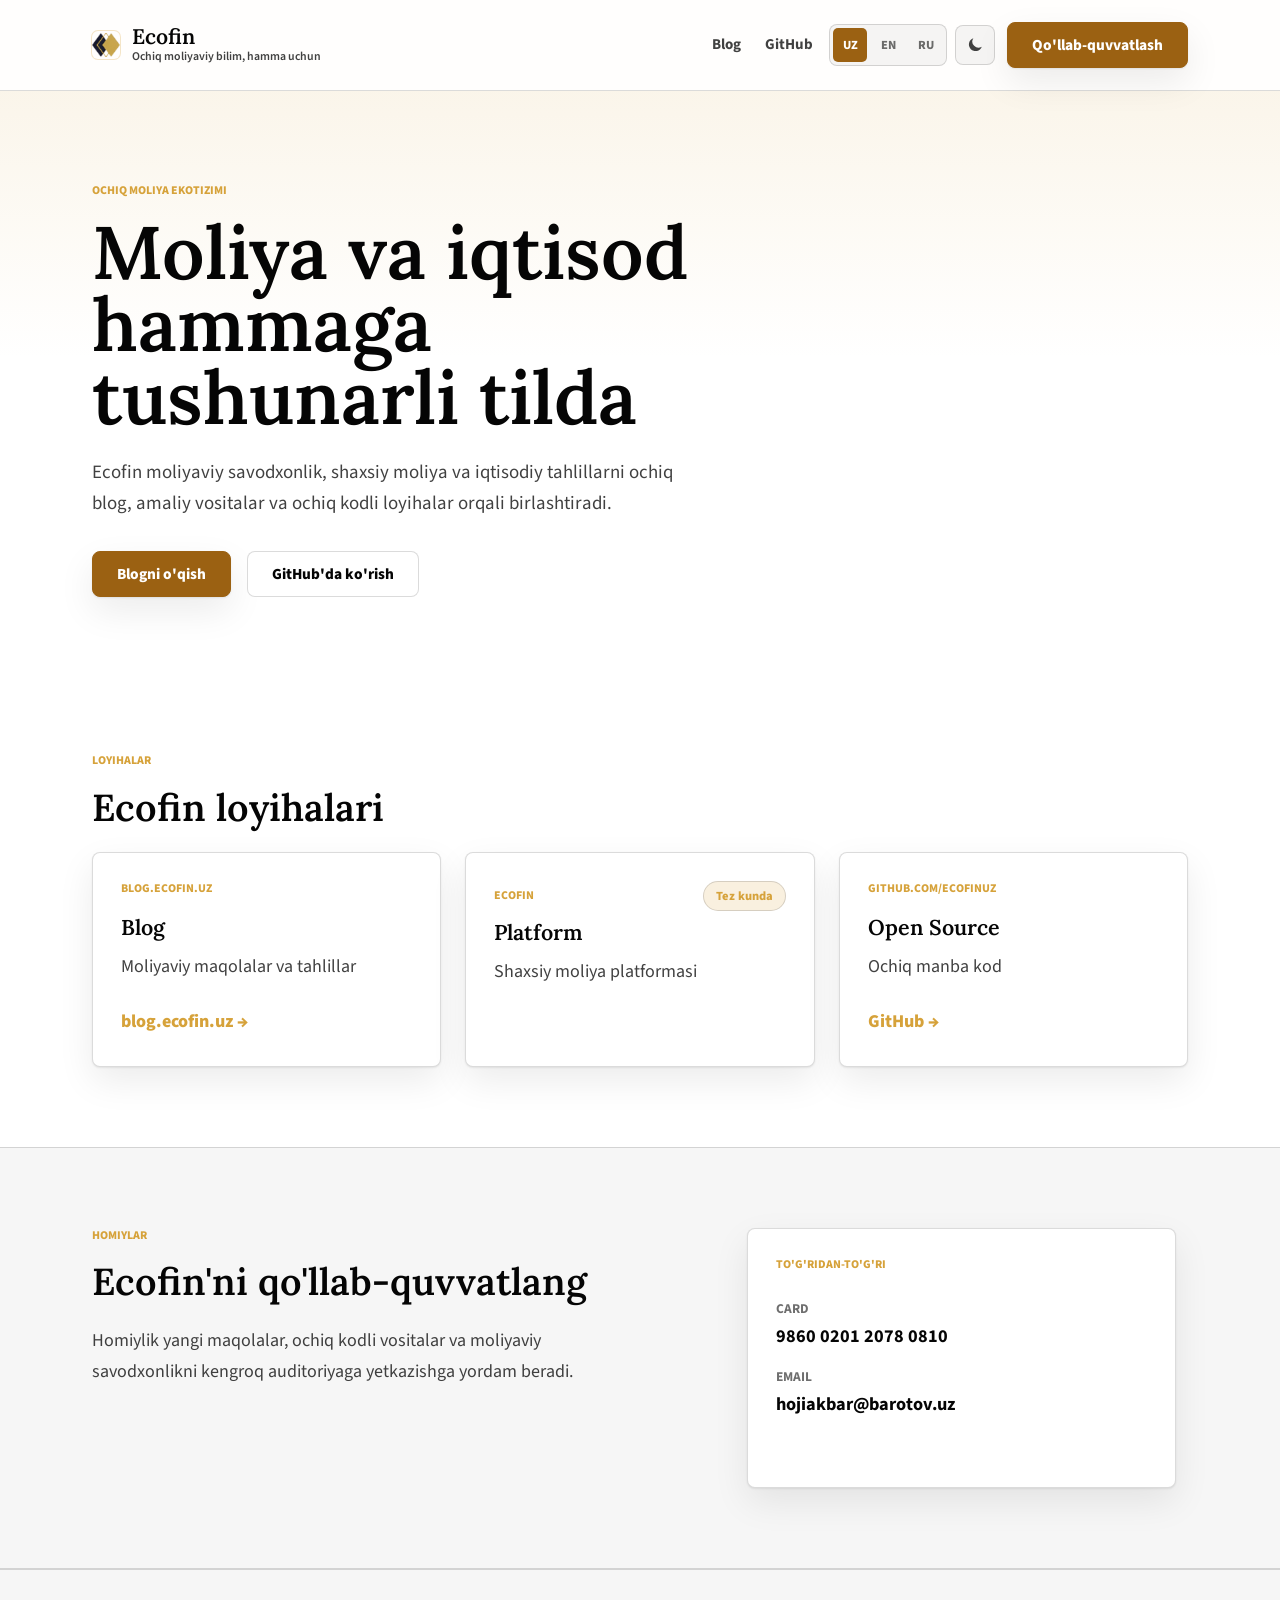
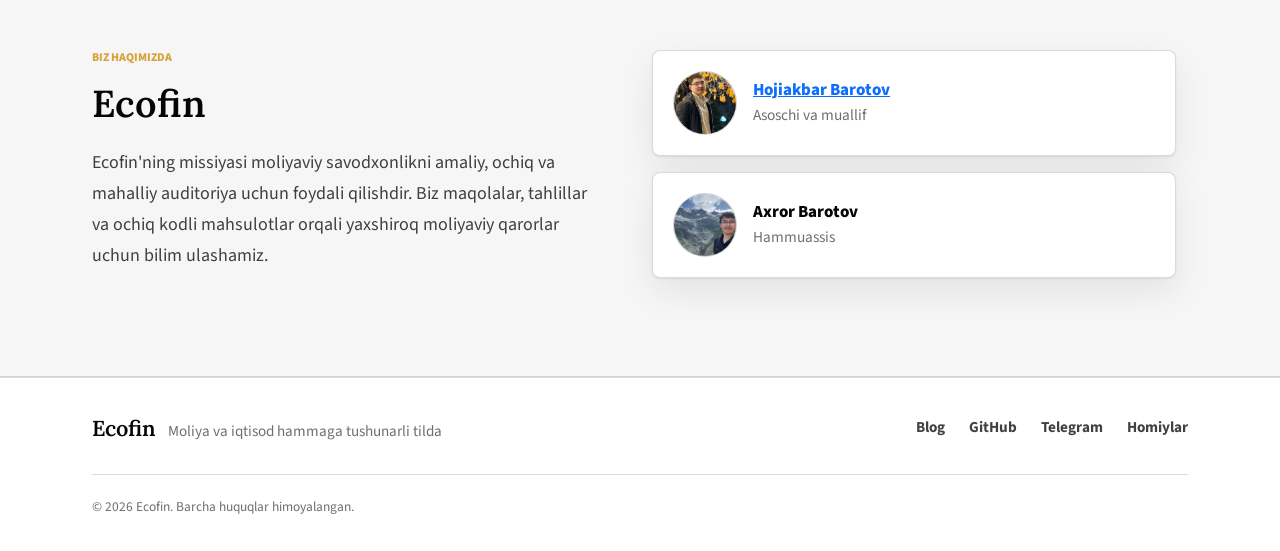
==== commit 82e7da29: "added light switcher" ====
--- a/index.html
+++ b/index.html
@@ -19,6 +19,7 @@
         <meta property="og:type" content="website" />
         <meta property="og:url" content="https://ecofin.uz/" />
         <meta property="og:site_name" content="Barotov.uz" />
+        <meta name="theme-color" content="#ffffff" />
         <title>Finance and economics explained for everyone</title>
         <link
             rel="shortcut icon"
@@ -38,6 +39,20 @@
             integrity="sha384-sRIl4kxILFvY47J16cr9ZwB07vP4J8+LH7qKQnuqkuIAvNWLzeN8tE5YBujZqJLB"
             crossorigin="anonymous"
         />
+        <script>
+            (() => {
+                try {
+                    if (localStorage.getItem("ecofin-theme") === "dark") {
+                        document.documentElement.dataset.theme = "dark";
+                        document
+                            .querySelector('meta[name="theme-color"]')
+                            ?.setAttribute("content", "#050505");
+                    }
+                } catch {
+                    // Keep the light default when storage is unavailable.
+                }
+            })();
+        </script>
         <link rel="stylesheet" href="style.css" />
         <!-- Google tag (gtag.js) -->
         <script
@@ -146,6 +161,43 @@
                                 RU
                             </button>
                         </div>
+
+                        <button
+                            class="theme-toggle my-1 my-md-0"
+                            type="button"
+                            data-theme-toggle
+                            aria-label="Toggle color theme"
+                            aria-pressed="false"
+                        >
+                            <svg
+                                class="theme-toggle-icon theme-toggle-moon"
+                                width="18"
+                                height="18"
+                                viewBox="0 0 24 24"
+                                aria-hidden="true"
+                            >
+                                <path
+                                    d="M21 14.2A8.1 8.1 0 0 1 9.8 3 8.8 8.8 0 1 0 21 14.2Z"
+                                />
+                            </svg>
+                            <svg
+                                class="theme-toggle-icon theme-toggle-sun"
+                                width="18"
+                                height="18"
+                                viewBox="0 0 24 24"
+                                aria-hidden="true"
+                            >
+                                <circle cx="12" cy="12" r="4" />
+                                <path d="M12 2v2" />
+                                <path d="M12 20v2" />
+                                <path d="m4.93 4.93 1.41 1.41" />
+                                <path d="m17.66 17.66 1.41 1.41" />
+                                <path d="M2 12h2" />
+                                <path d="M20 12h2" />
+                                <path d="m6.34 17.66-1.41 1.41" />
+                                <path d="m19.07 4.93-1.41 1.41" />
+                            </svg>
+                        </button>
 
                         <a
                             href="#sponsors"
@@ -599,6 +651,9 @@
         <script>
             const langButtons = document.querySelectorAll("[data-set-lang]");
             const langText = document.querySelectorAll(".i18n[data-lang]");
+            const themeToggle = document.querySelector("[data-theme-toggle]");
+            const themeColor = document.querySelector('meta[name="theme-color"]');
+            const themeStorageKey = "ecofin-theme";
 
             function setLanguage(lang) {
                 document.documentElement.lang = lang;
@@ -608,8 +663,20 @@
                 langButtons.forEach((button) => {
                     const active = button.dataset.setLang === lang;
                     button.classList.toggle("active", active);
-                    button.setAttribute("aria-pressed", active);
+                    button.setAttribute("aria-pressed", String(active));
                 });
+            }
+
+            function setTheme(theme) {
+                const isDark = theme === "dark";
+                document.documentElement.dataset.theme = isDark ? "dark" : "light";
+                themeColor?.setAttribute("content", isDark ? "#050505" : "#ffffff");
+                themeToggle?.setAttribute("aria-pressed", String(isDark));
+                try {
+                    localStorage.setItem(themeStorageKey, isDark ? "dark" : "light");
+                } catch {
+                    // The visual toggle still works without persistent storage.
+                }
             }
 
             langButtons.forEach((button) => {
@@ -617,6 +684,18 @@
                     setLanguage(button.dataset.setLang),
                 );
             });
+
+            themeToggle?.addEventListener("click", () => {
+                const currentTheme =
+                    document.documentElement.dataset.theme === "dark"
+                        ? "dark"
+                        : "light";
+                setTheme(currentTheme === "dark" ? "light" : "dark");
+            });
+
+            setTheme(
+                document.documentElement.dataset.theme === "dark" ? "dark" : "light",
+            );
         </script>
     </body>
 </html>
--- a/style.css
+++ b/style.css
@@ -1,34 +1,49 @@
 /* 1. Theme */
 :root {
+    color-scheme: light;
+
     --font-sans:
         "Source Sans 3", system-ui, -apple-system, BlinkMacSystemFont,
         "Segoe UI", sans-serif;
     --font-serif: "Lora", Georgia, serif;
 
-    --color-bg: #f5f1e8;
-    --color-bg-soft: #faf8f2;
-    --surface: #fffdf8;
-    --surface-muted: #f0ece2;
-    --border: #ded6c8;
-    --border-strong: #c5b8a4;
-    --text-primary: #17201b;
-    --text-secondary: #4c5a53;
-    --text-muted: #758078;
-    --text-inverted: #fffdf8;
-    --accent: #0f6b4f;
-    --accent-strong: #084c3a;
-    --accent-soft: #deefe7;
-    --gold: #bd7a22;
-    --blue: #315f86;
+    --color-bg: #ffffff;
+    --color-bg-soft: #f7f7f7;
+    --surface: #ffffff;
+    --surface-muted: rgb(5 5 5 / 0.045);
+    --border: rgb(5 5 5 / 0.14);
+    --border-strong: rgb(214 162 58 / 0.7);
+    --text-primary: #050505;
+    --text-secondary: rgb(5 5 5 / 0.76);
+    --text-muted: rgb(5 5 5 / 0.58);
+    --text-inverted: #050505;
+    --gold: #d6a23a;
+    --gold-action: #9b6112;
+    --gold-soft: rgb(214 162 58 / 0.16);
+    --text-on-gold: #ffffff;
+    --page-gradient: rgb(214 162 58 / 0.14);
+    --page-gradient-end: rgb(255 255 255 / 0);
+    --nav-bg: rgb(255 255 255 / 0.9);
+    --nav-menu-bg: rgb(255 255 255 / 0.98);
+    --control-bg: rgb(5 5 5 / 0.04);
+    --section-band-bg: rgb(5 5 5 / 0.035);
+    --footer-bg: var(--color-bg);
+    --button-primary-bg: var(--gold-action);
+    --button-primary-color: var(--text-on-gold);
+    --button-primary-border: var(--gold-action);
+    --button-primary-hover-bg: #050505;
+    --button-primary-hover-color: #ffffff;
+    --button-primary-hover-border: #050505;
+    --toggler-icon-filter: none;
 
     --page-width: 1120px;
     --radius-xs: 3px;
     --radius-sm: 5px;
     --radius: 8px;
     --shadow-sm:
-        0 1px 2px rgb(23 32 27 / 0.05), 0 10px 24px rgb(23 32 27 / 0.06);
-    --shadow: 0 16px 36px rgb(23 32 27 / 0.1);
-    --ring: 0 0 0 3px rgb(15 107 79 / 0.18);
+        0 1px 2px rgb(0 0 0 / 0.08), 0 14px 36px rgb(0 0 0 / 0.08);
+    --shadow: 0 24px 64px rgb(0 0 0 / 0.14);
+    --ring: 0 0 0 3px rgb(214 162 58 / 0.34);
     --transition: 160ms ease;
 
     --bs-body-bg: var(--color-bg);
@@ -37,10 +52,40 @@
     --bs-body-line-height: 1.72;
     --bs-border-color: var(--border);
     --bs-border-radius: var(--radius);
-    --bs-primary: var(--accent-strong);
-    --bs-primary-rgb: 8, 76, 58;
-    --bs-link-color: var(--accent-strong);
+    --bs-primary: var(--gold);
+    --bs-primary-rgb: 214, 162, 58;
+    --bs-link-color: var(--gold);
     --bs-link-hover-color: var(--text-primary);
+}
+
+:root[data-theme="dark"] {
+    color-scheme: dark;
+
+    --color-bg: #050505;
+    --color-bg-soft: #0d0d0d;
+    --surface: #0b0b0b;
+    --surface-muted: #151515;
+    --border: rgb(255 255 255 / 0.16);
+    --text-primary: #ffffff;
+    --text-secondary: rgb(255 255 255 / 0.78);
+    --text-muted: rgb(255 255 255 / 0.58);
+    --page-gradient: rgb(214 162 58 / 0.12);
+    --page-gradient-end: rgb(5 5 5 / 0);
+    --nav-bg: rgb(5 5 5 / 0.9);
+    --nav-menu-bg: rgb(5 5 5 / 0.98);
+    --control-bg: rgb(255 255 255 / 0.04);
+    --section-band-bg: rgb(255 255 255 / 0.035);
+    --footer-bg: var(--color-bg);
+    --button-primary-bg: #ffffff;
+    --button-primary-color: #050505;
+    --button-primary-border: #ffffff;
+    --button-primary-hover-bg: var(--gold-action);
+    --button-primary-hover-color: var(--text-on-gold);
+    --button-primary-hover-border: var(--gold-action);
+    --toggler-icon-filter: invert(1);
+    --shadow-sm:
+        0 1px 2px rgb(0 0 0 / 0.42), 0 14px 36px rgb(0 0 0 / 0.34);
+    --shadow: 0 24px 64px rgb(0 0 0 / 0.48);
 }
 
 html {
@@ -53,9 +98,8 @@
     background:
         linear-gradient(
             180deg,
-            var(--color-bg-soft) 0,
-            var(--color-bg) 430px,
-            #f7f4ee 100%
+            var(--page-gradient) 0,
+            var(--page-gradient-end) 360px
         ),
         var(--color-bg);
     color: var(--text-primary);
@@ -75,8 +119,8 @@
 }
 
 ::selection {
-    background: var(--accent-soft);
-    color: var(--accent-strong);
+    background: var(--gold);
+    color: var(--text-inverted);
 }
 
 .container {
@@ -120,7 +164,7 @@
 .section-label,
 .label-small,
 .eyebrow {
-    color: var(--text-muted);
+    color: var(--gold);
     font-size: 0.74rem;
     font-weight: 800;
     letter-spacing: 0;
@@ -136,8 +180,8 @@
 /* 3. Navigation */
 .site-nav {
     z-index: 1030;
-    border-bottom: 1px solid rgb(222 214 200 / 0.8);
-    background: rgb(250 248 242 / 0.92);
+    border-bottom: 1px solid var(--border);
+    background: var(--nav-bg);
     backdrop-filter: blur(18px);
 }
 
@@ -169,6 +213,7 @@
     height: 28px;
     flex-shrink: 0;
     border-radius: 6px;
+    box-shadow: 0 0 0 1px rgb(214 162 58 / 0.28);
     object-fit: contain;
 }
 
@@ -202,6 +247,10 @@
 
 .navbar-toggler:focus {
     box-shadow: var(--ring);
+}
+
+.navbar-toggler-icon {
+    filter: var(--toggler-icon-filter);
 }
 
 .nav-link {
@@ -226,8 +275,8 @@
 .navbar-nav .nav-link.show,
 .nav-link:hover,
 .nav-link:focus {
-    color: var(--accent-strong);
-    background: var(--accent-soft);
+    color: var(--gold);
+    background: var(--gold-soft);
 }
 
 .language-switch {
@@ -237,7 +286,7 @@
     width: max-content;
     border: 1px solid var(--border);
     border-radius: var(--radius);
-    background: var(--surface);
+    background: var(--control-bg);
     padding: 3px;
 }
 
@@ -266,8 +315,58 @@
 }
 
 .language-option.active {
-    color: var(--text-inverted);
-    background: var(--accent-strong);
+    color: var(--text-on-gold);
+    background: var(--gold-action);
+}
+
+.theme-toggle {
+    width: 40px;
+    height: 40px;
+    display: inline-flex;
+    flex: 0 0 auto;
+    align-items: center;
+    justify-content: center;
+    border: 1px solid var(--border);
+    border-radius: var(--radius);
+    background: var(--control-bg);
+    color: var(--text-secondary);
+    padding: 0;
+    transition:
+        background var(--transition),
+        border-color var(--transition),
+        color var(--transition);
+}
+
+.theme-toggle:hover,
+.theme-toggle:focus {
+    border-color: var(--border-strong);
+    background: var(--gold-soft);
+    color: var(--gold);
+}
+
+.theme-toggle-icon {
+    flex: 0 0 auto;
+}
+
+.theme-toggle-moon {
+    fill: currentColor;
+}
+
+.theme-toggle-sun {
+    display: none;
+    fill: none;
+    stroke: currentColor;
+    stroke-linecap: round;
+    stroke-linejoin: round;
+    stroke-width: 2;
+}
+
+:root[data-theme="dark"] .theme-toggle-moon {
+    display: none;
+}
+
+:root[data-theme="dark"] .theme-toggle-sun {
+    display: block;
 }
 
 .nav-support {
@@ -302,15 +401,15 @@
 }
 
 .button-primary {
-    --bs-btn-color: var(--text-inverted);
-    --bs-btn-bg: var(--accent-strong);
-    --bs-btn-border-color: var(--accent-strong);
-    --bs-btn-hover-color: var(--text-inverted);
-    --bs-btn-hover-bg: var(--text-primary);
-    --bs-btn-hover-border-color: var(--text-primary);
-    --bs-btn-active-color: var(--text-inverted);
-    --bs-btn-active-bg: var(--text-primary);
-    --bs-btn-active-border-color: var(--text-primary);
+    --bs-btn-color: var(--button-primary-color);
+    --bs-btn-bg: var(--button-primary-bg);
+    --bs-btn-border-color: var(--button-primary-border);
+    --bs-btn-hover-color: var(--button-primary-hover-color);
+    --bs-btn-hover-bg: var(--button-primary-hover-bg);
+    --bs-btn-hover-border-color: var(--button-primary-hover-border);
+    --bs-btn-active-color: var(--button-primary-hover-color);
+    --bs-btn-active-bg: var(--button-primary-hover-bg);
+    --bs-btn-active-border-color: var(--button-primary-hover-border);
     box-shadow: var(--shadow-sm);
 }
 
@@ -319,13 +418,13 @@
 }
 
 .button-secondary {
-    --bs-btn-color: var(--text-secondary);
+    --bs-btn-color: var(--text-primary);
     --bs-btn-bg: var(--surface);
     --bs-btn-border-color: var(--border);
-    --bs-btn-hover-color: var(--accent-strong);
-    --bs-btn-hover-bg: var(--surface);
+    --bs-btn-hover-color: var(--gold);
+    --bs-btn-hover-bg: var(--surface-muted);
     --bs-btn-hover-border-color: var(--border-strong);
-    --bs-btn-active-color: var(--accent-strong);
+    --bs-btn-active-color: var(--gold);
     --bs-btn-active-bg: var(--surface-muted);
     --bs-btn-active-border-color: var(--border-strong);
 }
@@ -336,8 +435,8 @@
 }
 
 .hero {
-    padding-top: 5rem;
-    padding-bottom: 4rem;
+    padding-top: 5.75rem;
+    padding-bottom: 4.75rem;
 }
 
 .hero-title {
@@ -364,7 +463,7 @@
 .section-band {
     border-top: 1px solid var(--border);
     border-bottom: 1px solid var(--border);
-    background: rgb(255 253 248 / 0.42);
+    background: var(--section-band-bg);
 }
 
 .section-heading-row {
@@ -382,10 +481,22 @@
     border-radius: var(--radius);
     background: var(--surface);
     color: var(--text-primary);
+    box-shadow: var(--shadow-sm);
+    transition:
+        border-color var(--transition),
+        transform var(--transition),
+        box-shadow var(--transition);
 }
 
 .info-card {
     min-height: 100%;
+}
+
+.info-card:hover,
+.team-member:hover {
+    border-color: var(--border-strong);
+    box-shadow: var(--shadow);
+    transform: translateY(-2px);
 }
 
 .info-card .card-body {
@@ -416,15 +527,15 @@
 }
 
 .badge {
-    --bs-badge-color: var(--accent-strong);
+    --bs-badge-color: var(--gold);
     min-height: 30px;
     display: inline-flex;
     align-items: center;
     justify-content: center;
     border: 1px solid var(--border);
     border-radius: 999px;
-    background: var(--accent-soft);
-    color: var(--accent-strong);
+    background: var(--gold-soft);
+    color: var(--gold);
     font-size: 0.78rem;
     font-weight: 800;
     line-height: 1;
@@ -434,7 +545,7 @@
 
 .text-link {
     margin-top: auto;
-    color: var(--accent-strong);
+    color: var(--gold);
     font-weight: 800;
     text-decoration: none;
 }
@@ -485,7 +596,8 @@
     height: 64px;
     flex: 0 0 auto;
     border-radius: 50%;
-    background: var(--border);
+    border: 1px solid var(--border);
+    background: var(--surface-muted);
     object-fit: cover;
 }
 
@@ -505,7 +617,7 @@
 /* 7. Footer */
 .site-footer {
     border-top: 1px solid var(--border);
-    background: rgb(255 253 248 / 0.58);
+    background: var(--footer-bg);
     color: var(--text-muted);
     font-size: 0.9rem;
     padding: 2.5rem 0 2rem;
@@ -540,7 +652,7 @@
 }
 
 .footer-links a:hover {
-    color: var(--accent-strong);
+    color: var(--gold);
     text-decoration: underline;
 }
 
@@ -590,7 +702,7 @@
         margin-top: 0.85rem;
         border: 1px solid var(--border);
         border-radius: var(--radius);
-        background: var(--surface);
+        background: var(--nav-menu-bg);
         box-shadow: var(--shadow-sm);
         padding: 0.75rem;
     }
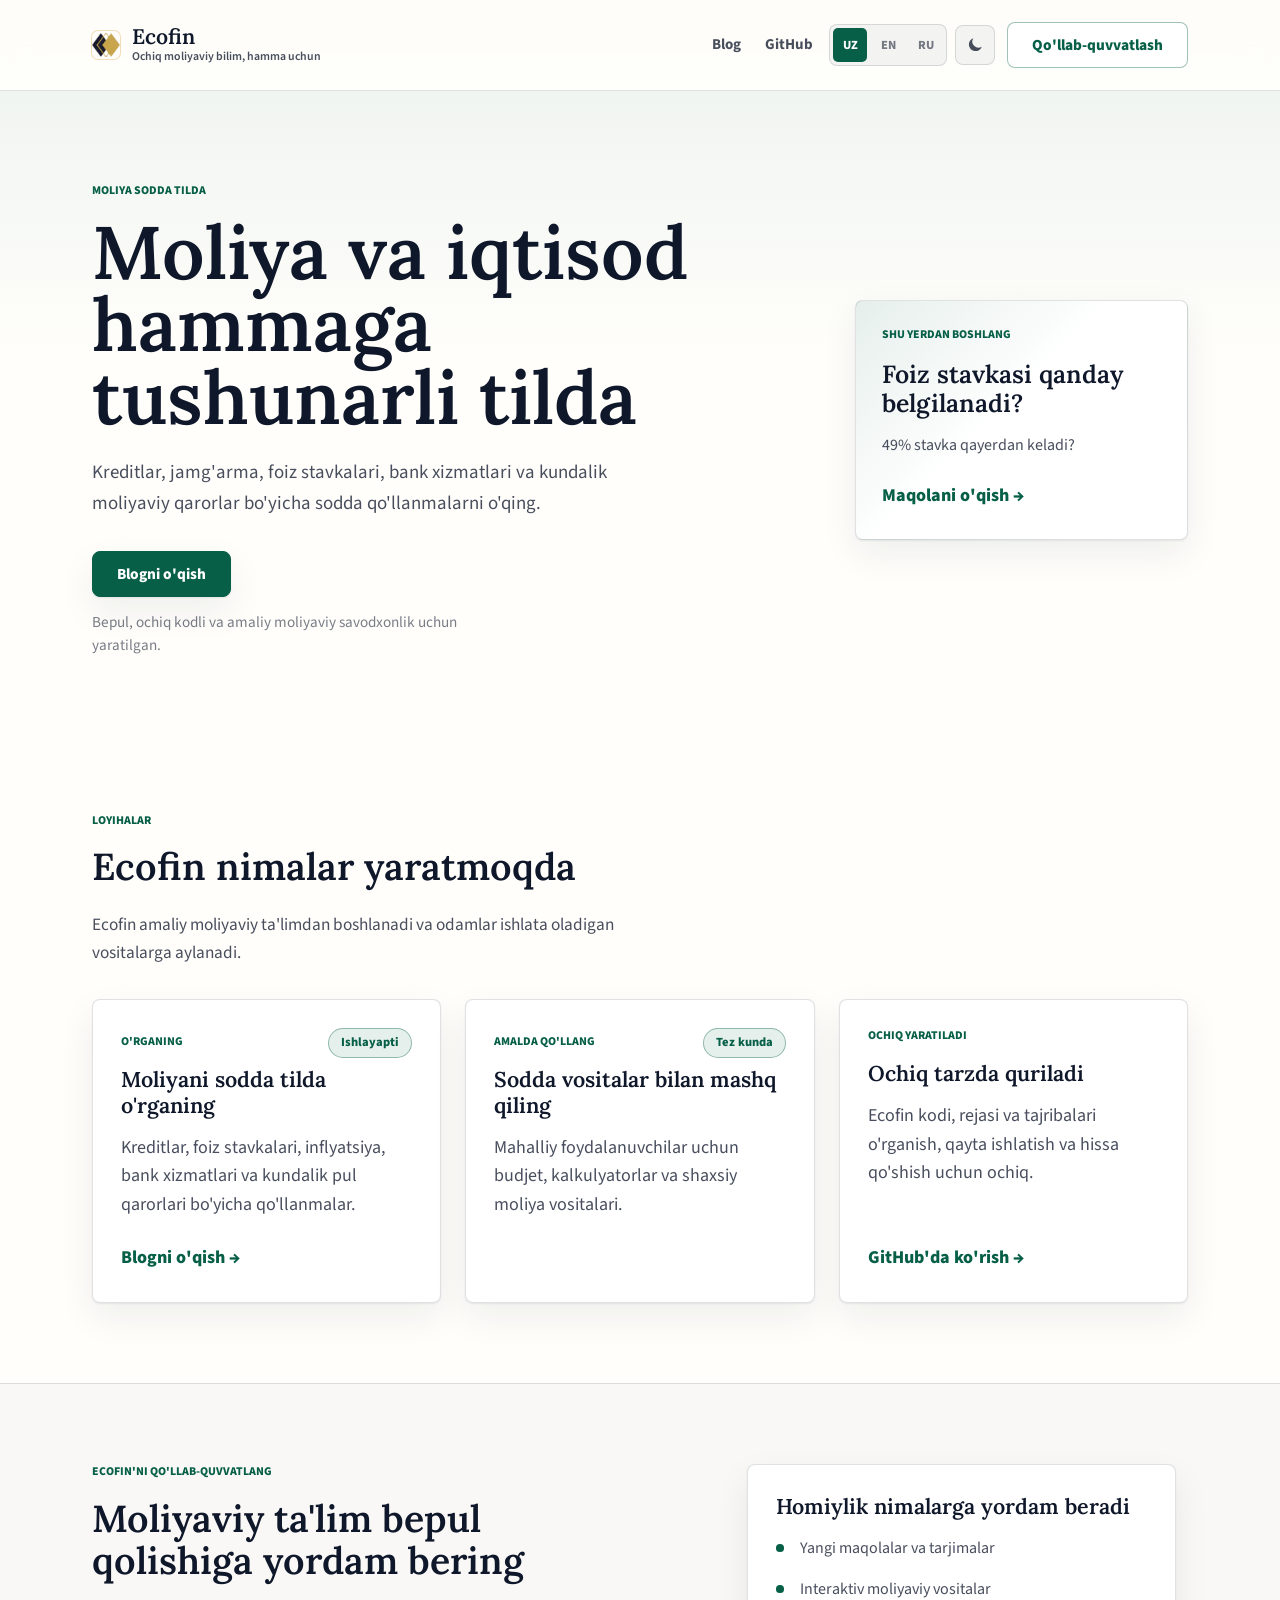
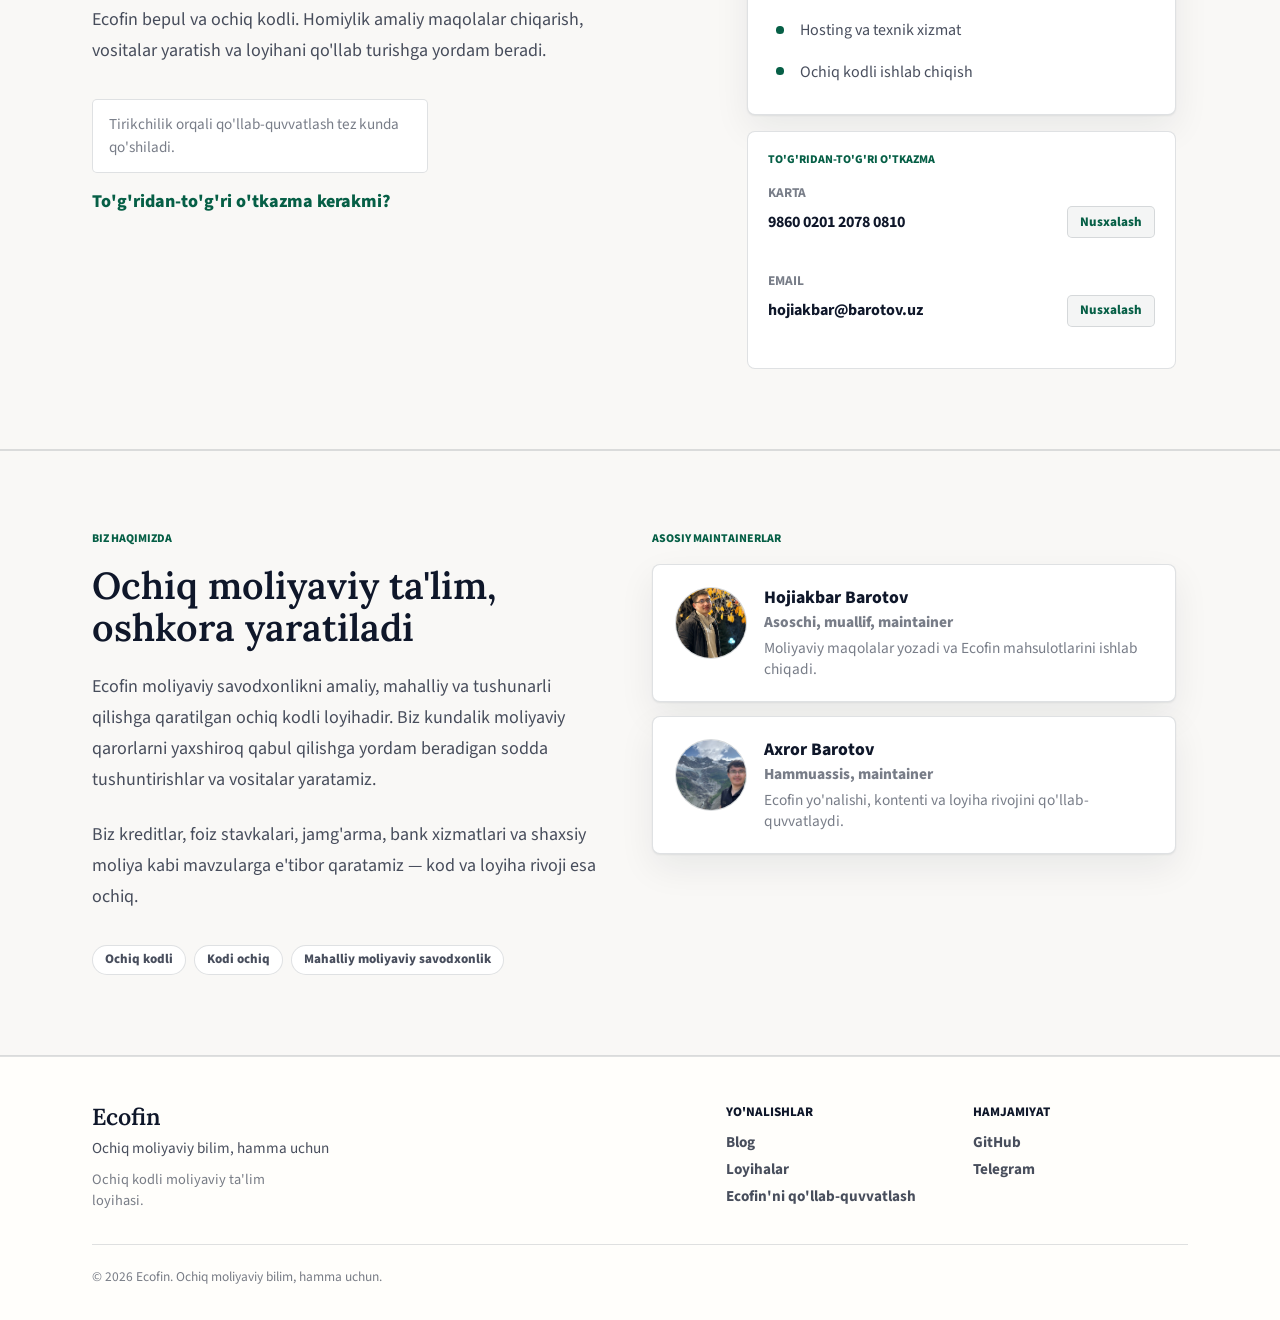
==== commit eed583ea: "a big UI/UX rewrite" ====
--- a/index.html
+++ b/index.html
@@ -19,7 +19,7 @@
         <meta property="og:type" content="website" />
         <meta property="og:url" content="https://ecofin.uz/" />
         <meta property="og:site_name" content="Barotov.uz" />
-        <meta name="theme-color" content="#ffffff" />
+        <meta name="theme-color" content="#fffefb" />
         <title>Finance and economics explained for everyone</title>
         <link
             rel="shortcut icon"
@@ -46,7 +46,7 @@
                         document.documentElement.dataset.theme = "dark";
                         document
                             .querySelector('meta[name="theme-color"]')
-                            ?.setAttribute("content", "#050505");
+                            ?.setAttribute("content", "#050807");
                     }
                 } catch {
                     // Keep the light default when storage is unavailable.
@@ -220,16 +220,16 @@
 
         <main class="site-main">
             <section class="hero container" aria-labelledby="hero-title">
-                <div class="row">
-                    <div class="col-lg-10 col-xl-9 hero-copy">
+                <div class="row align-items-center g-5">
+                    <div class="col-lg-7 col-xl-7 hero-copy">
                         <p class="label-small i18n" data-lang="uz">
-                            Ochiq moliya ekotizimi
+                            Moliya sodda tilda
                         </p>
                         <p class="label-small i18n" data-lang="en" hidden>
-                            Open finance ecosystem
+                            Finance, explained simply
                         </p>
                         <p class="label-small i18n" data-lang="ru" hidden>
-                            Открытая финансовая экосистема
+                            Финансы простым языком
                         </p>
 
                         <h1 id="hero-title" class="hero-title">
@@ -246,53 +246,126 @@
                         </h1>
 
                         <p class="hero-lede i18n" data-lang="uz">
-                            Ecofin moliyaviy savodxonlik, shaxsiy moliya va
-                            iqtisodiy tahlillarni ochiq blog, amaliy vositalar va
-                            ochiq kodli loyihalar orqali birlashtiradi.
+                            Kreditlar, jamg'arma, foiz stavkalari, bank xizmatlari
+                            va kundalik moliyaviy qarorlar bo'yicha sodda
+                            qo'llanmalarni o'qing.
                         </p>
                         <p class="hero-lede i18n" data-lang="en" hidden>
-                            Ecofin brings together financial literacy, personal
-                            finance, and economic analysis through an open blog,
-                            practical tools, and open-source projects.
+                            Read clear guides on loans, saving, interest rates,
+                            banking, and everyday financial decisions.
                         </p>
                         <p class="hero-lede i18n" data-lang="ru" hidden>
-                            Ecofin объединяет финансовую грамотность, личные финансы
-                            и экономический анализ через открытый блог, практические
-                            инструменты и проекты с открытым исходным кодом.
+                            Читайте понятные материалы о кредитах, сбережениях,
+                            процентных ставках, банках и повседневных финансовых
+                            решениях.
                         </p>
 
                         <div class="d-flex flex-column flex-sm-row gap-3 hero-actions">
                             <a
                                 href="https://blog.ecofin.uz"
-                                class="btn button button-primary"
-                            >
+                                class="btn button button-primary i18n"
+                                data-lang="uz"
+                            >
+                                Blogni o'qish
+                            </a>
+                            <a
+                                href="https://blog.ecofin.uz/en/"
+                                class="btn button button-primary i18n"
+                                data-lang="en"
+                                hidden
+                            >
+                                Read the blog
+                            </a>
+                            <a
+                                href="https://blog.ecofin.uz/ru/"
+                                class="btn button button-primary i18n"
+                                data-lang="ru"
+                                hidden
+                            >
+                                Читать блог
+                            </a>
+                        </div>
+
+                        <p class="hero-note i18n" data-lang="uz">
+                            Bepul, ochiq kodli va amaliy moliyaviy savodxonlik
+                            uchun yaratilgan.
+                        </p>
+                        <p class="hero-note i18n" data-lang="en" hidden>
+                            Free, open-source, and built for practical financial
+                            literacy.
+                        </p>
+                        <p class="hero-note i18n" data-lang="ru" hidden>
+                            Бесплатно, с открытым исходным кодом и для практической
+                            финансовой грамотности.
+                        </p>
+                    </div>
+
+                    <div class="col-lg-5 col-xl-4 offset-xl-1">
+                        <article class="hero-start-card">
+                            <p class="label-small i18n" data-lang="uz">
+                                Shu yerdan boshlang
+                            </p>
+                            <p class="label-small i18n" data-lang="en" hidden>
+                                Start here
+                            </p>
+                            <p class="label-small i18n" data-lang="ru" hidden>
+                                Начните здесь
+                            </p>
+
+                            <h2 class="hero-start-title">
                                 <span class="i18n" data-lang="uz"
-                                    >Blogni o'qish</span
+                                    >Foiz stavkasi qanday belgilanadi?</span
                                 >
                                 <span class="i18n" data-lang="en" hidden
-                                    >Read the blog</span
+                                    >How Are Interest Rates Set?</span
                                 >
                                 <span class="i18n" data-lang="ru" hidden
-                                    >Читать блог</span
+                                    >Как формируется процентная ставка?</span
                                 >
+                            </h2>
+
+                            <p class="hero-start-description i18n" data-lang="uz">
+                                49% stavka qayerdan keladi?
+                            </p>
+                            <p
+                                class="hero-start-description i18n"
+                                data-lang="en"
+                                hidden
+                            >
+                                Where does a 49% rate come from?
+                            </p>
+                            <p
+                                class="hero-start-description i18n"
+                                data-lang="ru"
+                                hidden
+                            >
+                                Откуда берется ставка 49%?
+                            </p>
+
+                            <a
+                                href="https://blog.ecofin.uz/kredit/foiz-stavkasi-qanday-belgilanadi/"
+                                class="text-link hero-start-link i18n"
+                                data-lang="uz"
+                            >
+                                Maqolani o'qish →
                             </a>
                             <a
-                                href="https://github.com/ecofinuz"
-                                target="_blank"
-                                rel="noopener noreferrer"
-                                class="btn button button-secondary"
-                            >
-                                <span class="i18n" data-lang="uz"
-                                    >GitHub'da ko'rish</span
-                                >
-                                <span class="i18n" data-lang="en" hidden
-                                    >View on GitHub</span
-                                >
-                                <span class="i18n" data-lang="ru" hidden
-                                    >Смотреть на GitHub</span
-                                >
+                                href="https://blog.ecofin.uz/en/loan/how-rates-are-determined/"
+                                class="text-link hero-start-link i18n"
+                                data-lang="en"
+                                hidden
+                            >
+                                Read article →
                             </a>
-                        </div>
+                            <a
+                                href="https://blog.ecofin.uz/ru/kredit/kak-formiruetsya-protsentnaya-stavka/"
+                                class="text-link hero-start-link i18n"
+                                data-lang="ru"
+                                hidden
+                            >
+                                Читать статью →
+                            </a>
+                        </article>
                     </div>
                 </div>
             </section>
@@ -310,44 +383,132 @@
                     <div class="section-heading-row">
                         <h2 id="projects-title">
                             <span class="i18n" data-lang="uz"
-                                >Ecofin loyihalari</span
+                                >Ecofin nimalar yaratmoqda</span
                             >
                             <span class="i18n" data-lang="en" hidden
-                                >Ecofin projects</span
+                                >What Ecofin is building</span
                             >
                             <span class="i18n" data-lang="ru" hidden
-                                >Проекты Ecofin</span
+                                >Что создает Ecofin</span
                             >
                         </h2>
+                        <p class="section-subtitle i18n" data-lang="uz">
+                            Ecofin amaliy moliyaviy ta'limdan boshlanadi va odamlar
+                            ishlata oladigan vositalarga aylanadi.
+                        </p>
+                        <p class="section-subtitle i18n" data-lang="en" hidden>
+                            Ecofin starts with practical financial education and
+                            grows into tools people can use.
+                        </p>
+                        <p class="section-subtitle i18n" data-lang="ru" hidden>
+                            Ecofin начинается с практического финансового
+                            образования и развивается в инструменты, которыми можно
+                            пользоваться.
+                        </p>
                     </div>
 
                     <div class="row g-4">
                         <div class="col-12 col-md-4">
-                            <article class="card info-card h-100">
+                            <article
+                                class="card info-card project-card project-card--passive h-100"
+                            >
                                 <div class="card-body">
-                                    <p class="eyebrow">blog.ecofin.uz</p>
-                                    <h3>Blog</h3>
-                                    <p class="i18n" data-lang="uz">
-                                        Moliyaviy maqolalar va tahlillar
+                                    <div class="card-topline">
+                                        <p class="eyebrow">
+                                            <span class="i18n" data-lang="uz"
+                                                >O'rganing</span
+                                            >
+                                            <span class="i18n" data-lang="en" hidden
+                                                >Learn</span
+                                            >
+                                            <span class="i18n" data-lang="ru" hidden
+                                                >Учитесь</span
+                                            >
+                                        </p>
+                                        <span class="badge">
+                                            <span class="i18n" data-lang="uz"
+                                                >Ishlayapti</span
+                                            >
+                                            <span class="i18n" data-lang="en" hidden
+                                                >Live</span
+                                            >
+                                            <span class="i18n" data-lang="ru" hidden
+                                                >Доступно</span
+                                            >
+                                        </span>
+                                    </div>
+                                    <h3>
+                                        <span class="i18n" data-lang="uz"
+                                            >Moliyani sodda tilda o'rganing</span
+                                        >
+                                        <span class="i18n" data-lang="en" hidden
+                                            >Learn finance in plain language</span
+                                        >
+                                        <span class="i18n" data-lang="ru" hidden
+                                            >Изучайте финансы простым языком</span
+                                        >
+                                    </h3>
+                                    <p class="project-card-copy i18n" data-lang="uz">
+                                        Kreditlar, foiz stavkalari, inflyatsiya,
+                                        bank xizmatlari va kundalik pul qarorlari
+                                        bo'yicha qo'llanmalar.
                                     </p>
-                                    <p class="i18n" data-lang="en" hidden>
-                                        Financial articles and analysis
+                                    <p
+                                        class="project-card-copy i18n"
+                                        data-lang="en"
+                                        hidden
+                                    >
+                                        Guides on loans, interest rates, inflation,
+                                        banking, and everyday money decisions.
                                     </p>
-                                    <p class="i18n" data-lang="ru" hidden>
-                                        Финансовые статьи и анализ
+                                    <p
+                                        class="project-card-copy i18n"
+                                        data-lang="ru"
+                                        hidden
+                                    >
+                                        Материалы о кредитах, процентных ставках,
+                                        инфляции, банках и повседневных денежных
+                                        решениях.
                                     </p>
-                                    <a href="https://blog.ecofin.uz" class="text-link"
-                                        >blog.ecofin.uz →</a
+                                    <a
+                                        href="https://blog.ecofin.uz"
+                                        class="text-link i18n"
+                                        data-lang="uz"
+                                        >Blogni o'qish →</a
+                                    >
+                                    <a
+                                        href="https://blog.ecofin.uz/en/"
+                                        class="text-link i18n"
+                                        data-lang="en"
+                                        hidden
+                                        >Read the blog →</a
+                                    >
+                                    <a
+                                        href="https://blog.ecofin.uz/ru/"
+                                        class="text-link i18n"
+                                        data-lang="ru"
+                                        hidden
+                                        >Читать блог →</a
                                     >
                                 </div>
                             </article>
                         </div>
 
                         <div class="col-12 col-md-4">
-                            <article class="card info-card h-100">
+                            <article class="card info-card project-card h-100">
                                 <div class="card-body">
                                     <div class="card-topline">
-                                        <p class="eyebrow">Ecofin</p>
+                                        <p class="eyebrow">
+                                            <span class="i18n" data-lang="uz"
+                                                >Amalda qo'llang</span
+                                            >
+                                            <span class="i18n" data-lang="en" hidden
+                                                >Practice</span
+                                            >
+                                            <span class="i18n" data-lang="ru" hidden
+                                                >Практикуйтесь</span
+                                            >
+                                        </p>
                                         <span class="badge">
                                             <span class="i18n" data-lang="uz"
                                                 >Tez kunda</span
@@ -360,31 +521,87 @@
                                             >
                                         </span>
                                     </div>
-                                    <h3>Platform</h3>
-                                    <p class="i18n" data-lang="uz">
-                                        Shaxsiy moliya platformasi
+                                    <h3>
+                                        <span class="i18n" data-lang="uz"
+                                            >Sodda vositalar bilan mashq qiling</span
+                                        >
+                                        <span class="i18n" data-lang="en" hidden
+                                            >Practice with simple tools</span
+                                        >
+                                        <span class="i18n" data-lang="ru" hidden
+                                            >Практикуйтесь с простыми
+                                            инструментами</span
+                                        >
+                                    </h3>
+                                    <p class="project-card-copy i18n" data-lang="uz">
+                                        Mahalliy foydalanuvchilar uchun budjet,
+                                        kalkulyatorlar va shaxsiy moliya vositalari.
                                     </p>
-                                    <p class="i18n" data-lang="en" hidden>
-                                        Personal finance platform
+                                    <p
+                                        class="project-card-copy i18n"
+                                        data-lang="en"
+                                        hidden
+                                    >
+                                        Budgeting, calculators, and personal finance
+                                        tools designed for local users.
                                     </p>
-                                    <p class="i18n" data-lang="ru" hidden>
-                                        Платформа личных финансов
+                                    <p
+                                        class="project-card-copy i18n"
+                                        data-lang="ru"
+                                        hidden
+                                    >
+                                        Бюджетирование, калькуляторы и инструменты
+                                        личных финансов для локальных пользователей.
                                     </p>
                                 </div>
                             </article>
                         </div>
 
                         <div class="col-12 col-md-4">
-                            <article class="card info-card h-100">
+                            <article class="card info-card project-card h-100">
                                 <div class="card-body">
-                                    <p class="eyebrow">github.com/ecofinuz</p>
-                                    <h3>Open Source</h3>
-                                    <p class="i18n" data-lang="uz">Ochiq manba kod</p>
-                                    <p class="i18n" data-lang="en" hidden>
-                                        Open source code
+                                    <p class="eyebrow">
+                                        <span class="i18n" data-lang="uz"
+                                            >Ochiq yaratiladi</span
+                                        >
+                                        <span class="i18n" data-lang="en" hidden
+                                            >Build in public</span
+                                        >
+                                        <span class="i18n" data-lang="ru" hidden
+                                            >Открытая разработка</span
+                                        >
                                     </p>
-                                    <p class="i18n" data-lang="ru" hidden>
-                                        Открытый исходный код
+                                    <h3>
+                                        <span class="i18n" data-lang="uz"
+                                            >Ochiq tarzda quriladi</span
+                                        >
+                                        <span class="i18n" data-lang="en" hidden
+                                            >Built in public</span
+                                        >
+                                        <span class="i18n" data-lang="ru" hidden
+                                            >Создается открыто</span
+                                        >
+                                    </h3>
+                                    <p class="project-card-copy i18n" data-lang="uz">
+                                        Ecofin kodi, rejasi va tajribalari o'rganish,
+                                        qayta ishlatish va hissa qo'shish uchun
+                                        ochiq.
+                                    </p>
+                                    <p
+                                        class="project-card-copy i18n"
+                                        data-lang="en"
+                                        hidden
+                                    >
+                                        Ecofin's code, roadmap, and experiments are
+                                        open for learning, reuse, and contribution.
+                                    </p>
+                                    <p
+                                        class="project-card-copy i18n"
+                                        data-lang="ru"
+                                        hidden
+                                    >
+                                        Код, планы и эксперименты Ecofin открыты для
+                                        изучения, повторного использования и участия.
                                     </p>
                                     <a
                                         href="https://github.com/ecofinuz"
@@ -392,7 +609,15 @@
                                         rel="noopener noreferrer"
                                         class="text-link"
                                     >
-                                        GitHub →
+                                        <span class="i18n" data-lang="uz"
+                                            >GitHub'da ko'rish →</span
+                                        >
+                                        <span class="i18n" data-lang="en" hidden
+                                            >View GitHub →</span
+                                        >
+                                        <span class="i18n" data-lang="ru" hidden
+                                            >Смотреть на GitHub →</span
+                                        >
                                     </a>
                                 </div>
                             </article>
@@ -410,50 +635,164 @@
                     <div class="row g-5 align-items-start">
                         <div class="col-lg-6 section-copy">
                             <p class="section-label i18n" data-lang="uz">
-                                Homiylar
+                                Ecofin'ni qo'llab-quvvatlang
                             </p>
                             <p class="section-label i18n" data-lang="en" hidden>
-                                Sponsors
+                                Support Ecofin
                             </p>
                             <p class="section-label i18n" data-lang="ru" hidden>
-                                Спонсоры
+                                Поддержите Ecofin
                             </p>
 
                             <h2 id="sponsors-title">
                                 <span class="i18n" data-lang="uz"
-                                    >Ecofin'ni qo'llab-quvvatlang</span
+                                    >Moliyaviy ta'lim bepul qolishiga yordam
+                                    bering</span
                                 >
                                 <span class="i18n" data-lang="en" hidden
-                                    >Support Ecofin</span
+                                    >Keep financial education free</span
                                 >
                                 <span class="i18n" data-lang="ru" hidden
-                                    >Поддержите Ecofin</span
+                                    >Помогите сохранить финансовое образование
+                                    бесплатным</span
                                 >
                             </h2>
 
                             <p class="i18n" data-lang="uz">
-                                Homiylik yangi maqolalar, ochiq kodli vositalar va
-                                moliyaviy savodxonlikni kengroq auditoriyaga
-                                yetkazishga yordam beradi.
+                                Ecofin bepul va ochiq kodli. Homiylik amaliy
+                                maqolalar chiqarish, vositalar yaratish va loyihani
+                                qo'llab turishga yordam beradi.
                             </p>
                             <p class="i18n" data-lang="en" hidden>
-                                Sponsorship helps us publish new articles, build
-                                open-source tools, and make financial literacy
-                                useful for a wider audience.
+                                Ecofin is free and open-source. Sponsorship helps us
+                                publish practical articles, build tools, and maintain
+                                the project.
                             </p>
                             <p class="i18n" data-lang="ru" hidden>
-                                Поддержка помогает нам выпускать новые статьи,
-                                создавать открытые инструменты и делать финансовую
-                                грамотность полезной для широкой аудитории.
-                            </p>
+                                Ecofin бесплатный и с открытым исходным кодом.
+                                Поддержка помогает выпускать практические материалы,
+                                создавать инструменты и поддерживать проект.
+                            </p>
+
+                            <div class="support-actions">
+                                <a
+                                    class="btn button button-primary support-service-link"
+                                    data-support-service-link
+                                    target="_blank"
+                                    rel="noopener noreferrer"
+                                    hidden
+                                >
+                                    <span class="i18n" data-lang="uz"
+                                        >Tirikchilik orqali qo'llab-quvvatlash →</span
+                                    >
+                                    <span class="i18n" data-lang="en" hidden
+                                        >Support on Tirikchilik →</span
+                                    >
+                                    <span class="i18n" data-lang="ru" hidden
+                                        >Поддержать через Tirikchilik →</span
+                                    >
+                                </a>
+
+                                <p class="support-service-note" data-support-service-note>
+                                    <span class="i18n" data-lang="uz">
+                                        Tirikchilik orqali qo'llab-quvvatlash tez
+                                        kunda qo'shiladi.
+                                    </span>
+                                    <span class="i18n" data-lang="en" hidden>
+                                        Tirikchilik support integration is coming
+                                        soon.
+                                    </span>
+                                    <span class="i18n" data-lang="ru" hidden>
+                                        Поддержка через Tirikchilik скоро появится.
+                                    </span>
+                                </p>
+
+                                <a href="#direct-transfer" class="text-link support-direct-link">
+                                    <span class="i18n" data-lang="uz"
+                                        >To'g'ridan-to'g'ri o'tkazma kerakmi?</span
+                                    >
+                                    <span class="i18n" data-lang="en" hidden
+                                        >Prefer direct transfer?</span
+                                    >
+                                    <span class="i18n" data-lang="ru" hidden
+                                        >Предпочитаете прямой перевод?</span
+                                    >
+                                </a>
+                            </div>
                         </div>
 
                         <div class="col-lg-5 offset-lg-1">
-                            <article class="card info-card sponsor-card">
+                            <article class="card info-card funding-card">
+                                <div class="card-body">
+                                    <h3>
+                                        <span class="i18n" data-lang="uz"
+                                            >Homiylik nimalarga yordam beradi</span
+                                        >
+                                        <span class="i18n" data-lang="en" hidden
+                                            >What your support helps fund</span
+                                        >
+                                        <span class="i18n" data-lang="ru" hidden
+                                            >На что помогает поддержка</span
+                                        >
+                                    </h3>
+                                    <ul class="funding-list">
+                                        <li>
+                                            <span class="i18n" data-lang="uz"
+                                                >Yangi maqolalar va tarjimalar</span
+                                            >
+                                            <span class="i18n" data-lang="en" hidden
+                                                >New articles and translations</span
+                                            >
+                                            <span class="i18n" data-lang="ru" hidden
+                                                >Новые статьи и переводы</span
+                                            >
+                                        </li>
+                                        <li>
+                                            <span class="i18n" data-lang="uz"
+                                                >Interaktiv moliyaviy vositalar</span
+                                            >
+                                            <span class="i18n" data-lang="en" hidden
+                                                >Interactive financial tools</span
+                                            >
+                                            <span class="i18n" data-lang="ru" hidden
+                                                >Интерактивные финансовые
+                                                инструменты</span
+                                            >
+                                        </li>
+                                        <li>
+                                            <span class="i18n" data-lang="uz"
+                                                >Hosting va texnik xizmat</span
+                                            >
+                                            <span class="i18n" data-lang="en" hidden
+                                                >Hosting and maintenance</span
+                                            >
+                                            <span class="i18n" data-lang="ru" hidden
+                                                >Хостинг и поддержка</span
+                                            >
+                                        </li>
+                                        <li>
+                                            <span class="i18n" data-lang="uz"
+                                                >Ochiq kodli ishlab chiqish</span
+                                            >
+                                            <span class="i18n" data-lang="en" hidden
+                                                >Open-source development</span
+                                            >
+                                            <span class="i18n" data-lang="ru" hidden
+                                                >Open-source разработка</span
+                                            >
+                                        </li>
+                                    </ul>
+                                </div>
+                            </article>
+
+                            <article
+                                id="direct-transfer"
+                                class="card info-card direct-transfer-card"
+                            >
                                 <div class="card-body">
                                     <p class="eyebrow">
                                         <span class="i18n" data-lang="uz"
-                                            >To'g'ridan-to'g'ri</span
+                                            >To'g'ridan-to'g'ri o'tkazma</span
                                         >
                                         <span class="i18n" data-lang="en" hidden
                                             >Direct transfer</span
@@ -463,14 +802,95 @@
                                         >
                                     </p>
                                     <div class="transfer-details">
-                                        <p>
-                                            <span>Card</span>
+                                        <div class="direct-transfer-row">
+                                            <span class="transfer-label">
+                                                <span class="i18n" data-lang="uz"
+                                                    >Karta</span
+                                                >
+                                                <span
+                                                    class="i18n"
+                                                    data-lang="en"
+                                                    hidden
+                                                    >Card</span
+                                                >
+                                                <span
+                                                    class="i18n"
+                                                    data-lang="ru"
+                                                    hidden
+                                                    >Карта</span
+                                                >
+                                            </span>
                                             <strong>9860 0201 2078 0810</strong>
-                                        </p>
-                                        <p>
-                                            <span>Email</span>
+                                            <button
+                                                class="copy-button"
+                                                type="button"
+                                                data-copy-value="9860 0201 2078 0810"
+                                                data-copy-copied-uz="Karta nusxalandi"
+                                                data-copy-copied-en="Card copied"
+                                                data-copy-copied-ru="Карта скопирована"
+                                                data-copy-failed-uz="Nusxalab bo'lmadi"
+                                                data-copy-failed-en="Could not copy"
+                                                data-copy-failed-ru="Не удалось скопировать"
+                                            >
+                                                <span class="i18n" data-lang="uz"
+                                                    >Nusxalash</span
+                                                >
+                                                <span
+                                                    class="i18n"
+                                                    data-lang="en"
+                                                    hidden
+                                                    >Copy</span
+                                                >
+                                                <span
+                                                    class="i18n"
+                                                    data-lang="ru"
+                                                    hidden
+                                                    >Копировать</span
+                                                >
+                                            </button>
+                                            <span
+                                                class="copy-status"
+                                                data-copy-status
+                                                aria-live="polite"
+                                            ></span>
+                                        </div>
+
+                                        <div class="direct-transfer-row">
+                                            <span class="transfer-label">Email</span>
                                             <strong>hojiakbar@barotov.uz</strong>
-                                        </p>
+                                            <button
+                                                class="copy-button"
+                                                type="button"
+                                                data-copy-value="hojiakbar@barotov.uz"
+                                                data-copy-copied-uz="Email nusxalandi"
+                                                data-copy-copied-en="Email copied"
+                                                data-copy-copied-ru="Email скопирован"
+                                                data-copy-failed-uz="Nusxalab bo'lmadi"
+                                                data-copy-failed-en="Could not copy"
+                                                data-copy-failed-ru="Не удалось скопировать"
+                                            >
+                                                <span class="i18n" data-lang="uz"
+                                                    >Nusxalash</span
+                                                >
+                                                <span
+                                                    class="i18n"
+                                                    data-lang="en"
+                                                    hidden
+                                                    >Copy</span
+                                                >
+                                                <span
+                                                    class="i18n"
+                                                    data-lang="ru"
+                                                    hidden
+                                                    >Копировать</span
+                                                >
+                                            </button>
+                                            <span
+                                                class="copy-status"
+                                                data-copy-status
+                                                aria-live="polite"
+                                            ></span>
+                                        </div>
                                     </div>
                                 </div>
                             </article>
@@ -497,33 +917,102 @@
                                 О нас
                             </p>
 
-                            <h2 id="about-title">Ecofin</h2>
+                            <h2 id="about-title">
+                                <span class="i18n" data-lang="uz"
+                                    >Ochiq moliyaviy ta'lim, oshkora yaratiladi</span
+                                >
+                                <span class="i18n" data-lang="en" hidden
+                                    >Open financial education, built in public</span
+                                >
+                                <span class="i18n" data-lang="ru" hidden
+                                    >Открытое финансовое образование, создаваемое
+                                    публично</span
+                                >
+                            </h2>
                             <p class="i18n" data-lang="uz">
-                                Ecofin'ning missiyasi moliyaviy savodxonlikni
-                                amaliy, ochiq va mahalliy auditoriya uchun foydali
-                                qilishdir. Biz maqolalar, tahlillar va ochiq kodli
-                                mahsulotlar orqali yaxshiroq moliyaviy qarorlar
-                                uchun bilim ulashamiz.
+                                Ecofin moliyaviy savodxonlikni amaliy, mahalliy va
+                                tushunarli qilishga qaratilgan ochiq kodli loyihadir.
+                                Biz kundalik moliyaviy qarorlarni yaxshiroq qabul
+                                qilishga yordam beradigan sodda tushuntirishlar va
+                                vositalar yaratamiz.
                             </p>
                             <p class="i18n" data-lang="en" hidden>
-                                Ecofin's mission is to make financial literacy
-                                practical, open, and useful for a local audience. We
-                                share knowledge through articles, analysis, and
-                                open-source products that support better financial
-                                decisions.
+                                Ecofin is an open-source project that makes financial
+                                literacy practical, local, and easier to understand.
+                                We publish clear explanations and build tools that
+                                help people make better everyday money decisions.
                             </p>
                             <p class="i18n" data-lang="ru" hidden>
-                                Миссия Ecofin - сделать финансовую грамотность
-                                практичной, открытой и полезной для локальной
-                                аудитории. Мы делимся знаниями через статьи,
-                                аналитику и открытые продукты, которые помогают
-                                принимать более разумные финансовые решения.
-                            </p>
+                                Ecofin — open-source проект, который делает финансовую
+                                грамотность практичной, локальной и понятной. Мы
+                                публикуем простые объяснения и создаем инструменты,
+                                которые помогают принимать лучшие повседневные
+                                финансовые решения.
+                            </p>
+                            <p class="i18n" data-lang="uz">
+                                Biz kreditlar, foiz stavkalari, jamg'arma, bank
+                                xizmatlari va shaxsiy moliya kabi mavzularga e'tibor
+                                qaratamiz — kod va loyiha rivoji esa ochiq.
+                            </p>
+                            <p class="i18n" data-lang="en" hidden>
+                                We focus on topics like loans, interest rates, saving,
+                                banking, and personal finance — with transparent code
+                                and public progress.
+                            </p>
+                            <p class="i18n" data-lang="ru" hidden>
+                                Мы фокусируемся на кредитах, процентных ставках,
+                                сбережениях, банках и личных финансах — с открытым
+                                кодом и публичным развитием проекта.
+                            </p>
+
+                            <div class="about-trust-row">
+                                <span>
+                                    <span class="i18n" data-lang="uz">Ochiq kodli</span>
+                                    <span class="i18n" data-lang="en" hidden
+                                        >Open-source</span
+                                    >
+                                    <span class="i18n" data-lang="ru" hidden
+                                        >Open-source</span
+                                    >
+                                </span>
+                                <span>
+                                    <span class="i18n" data-lang="uz">Kodi ochiq</span>
+                                    <span class="i18n" data-lang="en" hidden
+                                        >Public code</span
+                                    >
+                                    <span class="i18n" data-lang="ru" hidden
+                                        >Открытый код</span
+                                    >
+                                </span>
+                                <span>
+                                    <span class="i18n" data-lang="uz"
+                                        >Mahalliy moliyaviy savodxonlik</span
+                                    >
+                                    <span class="i18n" data-lang="en" hidden
+                                        >Local financial literacy</span
+                                    >
+                                    <span class="i18n" data-lang="ru" hidden
+                                        >Локальная финансовая грамотность</span
+                                    >
+                                </span>
+                            </div>
                         </div>
 
                         <div class="col-lg-6">
-                            <div class="vstack gap-3">
-                                <article class="card team-member">
+                            <div class="maintainers-panel">
+                                <p class="section-label maintainers-label">
+                                    <span class="i18n" data-lang="uz"
+                                        >Asosiy maintainerlar</span
+                                    >
+                                    <span class="i18n" data-lang="en" hidden
+                                        >Core maintainers</span
+                                    >
+                                    <span class="i18n" data-lang="ru" hidden
+                                        >Основные мейнтейнеры</span
+                                    >
+                                </p>
+
+                                <article class="card team-member maintainer-card">
                                     <div class="card-body">
                                         <img
                                             class="team-photo"
@@ -534,26 +1023,50 @@
                                             <h3>
                                                 <a
                                                     href="https://blog.ecofin.uz/author/hojiakbar/"
+                                                    class="maintainer-name-link"
                                                 >
                                                     Hojiakbar Barotov
                                                 </a>
                                             </h3>
-                                            <p>
+                                            <p class="maintainer-role">
                                                 <span class="i18n" data-lang="uz"
-                                                    >Asoschi va muallif</span
+                                                    >Asoschi, muallif, maintainer</span
                                                 >
                                                 <span class="i18n" data-lang="en" hidden
-                                                    >Founder & author</span
+                                                    >Founder, author, maintainer</span
                                                 >
                                                 <span class="i18n" data-lang="ru" hidden
-                                                    >Основатель и автор</span
-                                                >
+                                                    >Основатель, автор, мейнтейнер</span
+                                                >
+                                            </p>
+                                            <p class="maintainer-description">
+                                                <span class="i18n" data-lang="uz">
+                                                    Moliyaviy maqolalar yozadi va
+                                                    Ecofin mahsulotlarini ishlab
+                                                    chiqadi.
+                                                </span>
+                                                <span
+                                                    class="i18n"
+                                                    data-lang="en"
+                                                    hidden
+                                                >
+                                                    Writes financial explainers and
+                                                    develops Ecofin products.
+                                                </span>
+                                                <span
+                                                    class="i18n"
+                                                    data-lang="ru"
+                                                    hidden
+                                                >
+                                                    Пишет финансовые материалы и
+                                                    разрабатывает продукты Ecofin.
+                                                </span>
                                             </p>
                                         </div>
                                     </div>
                                 </article>
 
-                                <article class="card team-member">
+                                <article class="card team-member maintainer-card">
                                     <div class="card-body">
                                         <img
                                             class="team-photo"
@@ -562,16 +1075,38 @@
                                         />
                                         <div>
                                             <h3>Axror Barotov</h3>
-                                            <p>
+                                            <p class="maintainer-role">
                                                 <span class="i18n" data-lang="uz"
-                                                    >Hammuassis</span
+                                                    >Hammuassis, maintainer</span
                                                 >
                                                 <span class="i18n" data-lang="en" hidden
-                                                    >Co-founder</span
+                                                    >Co-founder, maintainer</span
                                                 >
                                                 <span class="i18n" data-lang="ru" hidden
-                                                    >Соучредитель</span
-                                                >
+                                                    >Сооснователь, мейнтейнер</span
+                                                >
+                                            </p>
+                                            <p class="maintainer-description">
+                                                <span class="i18n" data-lang="uz">
+                                                    Ecofin yo'nalishi, kontenti va
+                                                    loyiha rivojini qo'llab-quvvatlaydi.
+                                                </span>
+                                                <span
+                                                    class="i18n"
+                                                    data-lang="en"
+                                                    hidden
+                                                >
+                                                    Supports Ecofin's direction,
+                                                    content, and project development.
+                                                </span>
+                                                <span
+                                                    class="i18n"
+                                                    data-lang="ru"
+                                                    hidden
+                                                >
+                                                    Поддерживает направление, контент
+                                                    и развитие проекта Ecofin.
+                                                </span>
                                             </p>
                                         </div>
                                     </div>
@@ -585,58 +1120,97 @@
 
         <footer class="site-footer">
             <div class="container">
-                <div class="d-flex flex-column flex-md-row align-items-start justify-content-between gap-4">
-                    <div class="footer-intro">
+                <div class="footer-grid">
+                    <div class="footer-brand-block">
                         <span class="footer-brand">Ecofin</span>
-                        <span class="footer-tagline">
+                        <p class="footer-tagline">
                             <span class="i18n" data-lang="uz"
-                                >Moliya va iqtisod hammaga tushunarli tilda</span
+                                >Ochiq moliyaviy bilim, hamma uchun</span
                             >
                             <span class="i18n" data-lang="en" hidden
-                                >Finance and economics explained for everyone</span
+                                >Open finance knowledge, for everyone</span
                             >
                             <span class="i18n" data-lang="ru" hidden
-                                >Финансы и экономика понятным языком для
-                                каждого</span
-                            >
-                        </span>
+                                >Открытые финансовые знания, для всех</span
+                            >
+                        </p>
+                        <p class="footer-open-source">
+                            <span class="i18n" data-lang="uz"
+                                >Ochiq kodli moliyaviy ta'lim loyihasi.</span
+                            >
+                            <span class="i18n" data-lang="en" hidden
+                                >An open-source financial education project.</span
+                            >
+                            <span class="i18n" data-lang="ru" hidden
+                                >Open-source проект финансового образования.</span
+                            >
+                        </p>
                     </div>
 
-                    <nav
-                        class="footer-links d-flex flex-wrap gap-3 gap-md-4"
-                        aria-label="Footer links"
-                    >
-                        <a href="https://blog.ecofin.uz">Blog</a>
-                        <a
-                            href="https://github.com/ecofinuz"
-                            target="_blank"
-                            rel="noopener noreferrer"
-                            >GitHub</a
-                        >
-                        <a
-                            href="https://t.me/ecofin_uz"
-                            target="_blank"
-                            rel="noopener noreferrer"
-                            >Telegram</a
-                        >
-                        <a href="#sponsors">
-                            <span class="i18n" data-lang="uz">Homiylar</span>
-                            <span class="i18n" data-lang="en" hidden>Sponsors</span>
-                            <span class="i18n" data-lang="ru" hidden>Спонсоры</span>
-                        </a>
-                    </nav>
+                    <div class="footer-column">
+                        <p class="footer-heading">
+                            <span class="i18n" data-lang="uz">Yo'nalishlar</span>
+                            <span class="i18n" data-lang="en" hidden>Explore</span>
+                            <span class="i18n" data-lang="ru" hidden>Разделы</span>
+                        </p>
+                        <nav class="footer-links">
+                            <a href="https://blog.ecofin.uz">
+                                <span class="i18n" data-lang="uz">Blog</span>
+                                <span class="i18n" data-lang="en" hidden>Blog</span>
+                                <span class="i18n" data-lang="ru" hidden>Блог</span>
+                            </a>
+                            <a href="#projects">
+                                <span class="i18n" data-lang="uz">Loyihalar</span>
+                                <span class="i18n" data-lang="en" hidden>Projects</span>
+                                <span class="i18n" data-lang="ru" hidden>Проекты</span>
+                            </a>
+                            <a href="#sponsors">
+                                <span class="i18n" data-lang="uz"
+                                    >Ecofin'ni qo'llab-quvvatlash</span
+                                >
+                                <span class="i18n" data-lang="en" hidden
+                                    >Support Ecofin</span
+                                >
+                                <span class="i18n" data-lang="ru" hidden
+                                    >Поддержать Ecofin</span
+                                >
+                            </a>
+                        </nav>
+                    </div>
+
+                    <div class="footer-column">
+                        <p class="footer-heading">
+                            <span class="i18n" data-lang="uz">Hamjamiyat</span>
+                            <span class="i18n" data-lang="en" hidden>Community</span>
+                            <span class="i18n" data-lang="ru" hidden>Сообщество</span>
+                        </p>
+                        <nav class="footer-links">
+                            <a
+                                href="https://github.com/ecofinuz"
+                                target="_blank"
+                                rel="noopener noreferrer"
+                                >GitHub</a
+                            >
+                            <a
+                                href="https://t.me/ecofin_uz"
+                                target="_blank"
+                                rel="noopener noreferrer"
+                                >Telegram</a
+                            >
+                        </nav>
+                    </div>
                 </div>
 
                 <div class="footer-bottom">
                     <p>
                         <span class="i18n" data-lang="uz"
-                            >© 2026 Ecofin. Barcha huquqlar himoyalangan.</span
+                            >© 2026 Ecofin. Ochiq moliyaviy bilim, hamma uchun.</span
                         >
                         <span class="i18n" data-lang="en" hidden
-                            >© 2026 Ecofin. All rights reserved.</span
+                            >© 2026 Ecofin. Open finance knowledge, for everyone.</span
                         >
                         <span class="i18n" data-lang="ru" hidden
-                            >© 2026 Ecofin. Все права защищены.</span
+                            >© 2026 Ecofin. Открытые финансовые знания, для всех.</span
                         >
                     </p>
                 </div>
@@ -654,6 +1228,15 @@
             const themeToggle = document.querySelector("[data-theme-toggle]");
             const themeColor = document.querySelector('meta[name="theme-color"]');
             const themeStorageKey = "ecofin-theme";
+            // TODO: Add Ecofin's Tirikchilik support URL when the public page is ready.
+            const ECOFIN_TIRIKCHILIK_SUPPORT_URL = "";
+            const supportServiceLinks = document.querySelectorAll(
+                "[data-support-service-link]",
+            );
+            const supportServiceNotes = document.querySelectorAll(
+                "[data-support-service-note]",
+            );
+            const copyButtons = document.querySelectorAll("[data-copy-value]");
 
             function setLanguage(lang) {
                 document.documentElement.lang = lang;
@@ -670,7 +1253,7 @@
             function setTheme(theme) {
                 const isDark = theme === "dark";
                 document.documentElement.dataset.theme = isDark ? "dark" : "light";
-                themeColor?.setAttribute("content", isDark ? "#050505" : "#ffffff");
+                themeColor?.setAttribute("content", isDark ? "#050807" : "#fffefb");
                 themeToggle?.setAttribute("aria-pressed", String(isDark));
                 try {
                     localStorage.setItem(themeStorageKey, isDark ? "dark" : "light");
@@ -679,6 +1262,85 @@
                 }
             }
 
+            function setupSupportLinks() {
+                const supportUrl = ECOFIN_TIRIKCHILIK_SUPPORT_URL.trim();
+                const hasSupportUrl = supportUrl.length > 0;
+
+                supportServiceLinks.forEach((link) => {
+                    link.hidden = !hasSupportUrl;
+                    if (hasSupportUrl) {
+                        link.href = supportUrl;
+                    }
+                });
+                supportServiceNotes.forEach((note) => {
+                    note.hidden = hasSupportUrl;
+                });
+            }
+
+            async function copyText(value) {
+                if (navigator.clipboard?.writeText && window.isSecureContext) {
+                    await navigator.clipboard.writeText(value);
+                    return;
+                }
+
+                const textarea = document.createElement("textarea");
+                textarea.value = value;
+                textarea.setAttribute("readonly", "");
+                textarea.style.position = "fixed";
+                textarea.style.top = "-999px";
+                textarea.style.left = "-999px";
+                document.body.append(textarea);
+                textarea.select();
+                try {
+                    if (!document.execCommand("copy")) {
+                        throw new Error("Copy command failed");
+                    }
+                } finally {
+                    textarea.remove();
+                }
+            }
+
+            function copyMessage(button, type) {
+                const lang = document.documentElement.lang || "uz";
+                return button.dataset[`${type}${lang[0].toUpperCase()}${lang.slice(1)}`];
+            }
+
+            function setupCopyButtons() {
+                copyButtons.forEach((button) => {
+                    const status = button
+                        .closest(".direct-transfer-row")
+                        ?.querySelector("[data-copy-status]");
+                    let clearTimer;
+
+                    button.addEventListener("click", async () => {
+                        window.clearTimeout(clearTimer);
+                        if (status) {
+                            status.textContent = "";
+                        }
+
+                        try {
+                            await copyText(button.dataset.copyValue ?? "");
+                            if (status) {
+                                status.textContent =
+                                    copyMessage(button, "copyCopied") ?? "Copied";
+                            }
+                        } catch {
+                            if (status) {
+                                status.textContent =
+                                    copyMessage(button, "copyFailed") ??
+                                    "Could not copy";
+                            }
+                        }
+
+                        clearTimer = window.setTimeout(() => {
+                            if (status) {
+                                status.textContent = "";
+                            }
+                        }, 2400);
+                    });
+                });
+            }
+
             langButtons.forEach((button) => {
                 button.addEventListener("click", () =>
                     setLanguage(button.dataset.setLang),
@@ -696,6 +1358,8 @@
             setTheme(
                 document.documentElement.dataset.theme === "dark" ? "dark" : "light",
             );
+            setupSupportLinks();
+            setupCopyButtons();
         </script>
     </body>
 </html>
--- a/style.css
+++ b/style.css
@@ -7,33 +7,46 @@
         "Segoe UI", sans-serif;
     --font-serif: "Lora", Georgia, serif;
 
-    --color-bg: #ffffff;
-    --color-bg-soft: #f7f7f7;
+    --color-bg: #fffefb;
+    --color-bg-soft: #faf7ef;
     --surface: #ffffff;
-    --surface-muted: rgb(5 5 5 / 0.045);
-    --border: rgb(5 5 5 / 0.14);
-    --border-strong: rgb(214 162 58 / 0.7);
-    --text-primary: #050505;
-    --text-secondary: rgb(5 5 5 / 0.76);
-    --text-muted: rgb(5 5 5 / 0.58);
-    --text-inverted: #050505;
-    --gold: #d6a23a;
-    --gold-action: #9b6112;
-    --gold-soft: rgb(214 162 58 / 0.16);
-    --text-on-gold: #ffffff;
-    --page-gradient: rgb(214 162 58 / 0.14);
+    --surface-muted: rgb(15 23 42 / 0.045);
+    --border: rgb(15 23 42 / 0.13);
+    --border-strong: var(--accent-border);
+    --text-primary: #0f172a;
+    --text-secondary: rgb(15 23 42 / 0.76);
+    --text-muted: rgb(15 23 42 / 0.56);
+    --text-inverted: #ffffff;
+    --green-brand: #0f766e;
+    --green-text: #065f46;
+    --green-action: #065f46;
+    --green-action-hover: #064e3b;
+    --green-soft: rgb(6 95 70 / 0.1);
+    --green-border: rgb(6 95 70 / 0.38);
+    --green-ring: rgb(6 95 70 / 0.26);
+    --gold-brand: #d6a23a;
+    --gold-brand-rgb: 214 162 58;
+    --gold-soft: rgb(var(--gold-brand-rgb) / 0.12);
+    --gold: var(--gold-brand);
+    --accent-text: var(--green-text);
+    --accent-action: var(--green-action);
+    --accent-border: var(--green-border);
+    --accent-ring: var(--green-ring);
+    --selection-bg: var(--gold-brand);
+    --selection-text: #0f172a;
+    --page-gradient: rgb(6 95 70 / 0.08);
     --page-gradient-end: rgb(255 255 255 / 0);
-    --nav-bg: rgb(255 255 255 / 0.9);
+    --nav-bg: rgb(255 254 251 / 0.92);
     --nav-menu-bg: rgb(255 255 255 / 0.98);
-    --control-bg: rgb(5 5 5 / 0.04);
-    --section-band-bg: rgb(5 5 5 / 0.035);
+    --control-bg: rgb(15 23 42 / 0.045);
+    --section-band-bg: rgb(15 23 42 / 0.025);
     --footer-bg: var(--color-bg);
-    --button-primary-bg: var(--gold-action);
-    --button-primary-color: var(--text-on-gold);
-    --button-primary-border: var(--gold-action);
-    --button-primary-hover-bg: #050505;
+    --button-primary-bg: var(--green-action);
+    --button-primary-color: #ffffff;
+    --button-primary-border: var(--green-action);
+    --button-primary-hover-bg: var(--green-action-hover);
     --button-primary-hover-color: #ffffff;
-    --button-primary-hover-border: #050505;
+    --button-primary-hover-border: var(--green-action-hover);
     --toggler-icon-filter: none;
 
     --page-width: 1120px;
@@ -41,9 +54,9 @@
     --radius-sm: 5px;
     --radius: 8px;
     --shadow-sm:
-        0 1px 2px rgb(0 0 0 / 0.08), 0 14px 36px rgb(0 0 0 / 0.08);
-    --shadow: 0 24px 64px rgb(0 0 0 / 0.14);
-    --ring: 0 0 0 3px rgb(214 162 58 / 0.34);
+        0 1px 2px rgb(15 23 42 / 0.07), 0 14px 36px rgb(15 23 42 / 0.07);
+    --shadow: 0 24px 64px rgb(15 23 42 / 0.12);
+    --ring: 0 0 0 3px var(--accent-ring);
     --transition: 160ms ease;
 
     --bs-body-bg: var(--color-bg);
@@ -52,37 +65,58 @@
     --bs-body-line-height: 1.72;
     --bs-border-color: var(--border);
     --bs-border-radius: var(--radius);
-    --bs-primary: var(--gold);
-    --bs-primary-rgb: 214, 162, 58;
-    --bs-link-color: var(--gold);
+    --bs-primary: var(--green-action);
+    --bs-primary-rgb: 6, 95, 70;
+    --bs-link-color: var(--green-text);
     --bs-link-hover-color: var(--text-primary);
 }
 
 :root[data-theme="dark"] {
     color-scheme: dark;
 
-    --color-bg: #050505;
-    --color-bg-soft: #0d0d0d;
-    --surface: #0b0b0b;
-    --surface-muted: #151515;
-    --border: rgb(255 255 255 / 0.16);
-    --text-primary: #ffffff;
-    --text-secondary: rgb(255 255 255 / 0.78);
-    --text-muted: rgb(255 255 255 / 0.58);
-    --page-gradient: rgb(214 162 58 / 0.12);
-    --page-gradient-end: rgb(5 5 5 / 0);
-    --nav-bg: rgb(5 5 5 / 0.9);
-    --nav-menu-bg: rgb(5 5 5 / 0.98);
-    --control-bg: rgb(255 255 255 / 0.04);
+    --color-bg: #050807;
+    --color-bg-soft: #08110d;
+    --surface: #0a1410;
+    --surface-muted: #101d18;
+    --border: rgb(255 255 255 / 0.14);
+    --text-primary: #f8fafc;
+    --text-secondary: rgb(248 250 252 / 0.78);
+    --text-muted: rgb(248 250 252 / 0.58);
+    --text-inverted: #050807;
+    --green-brand: #34d399;
+    --green-text: #86efac;
+    --green-action: #0f766e;
+    --green-action-hover: #115e59;
+    --green-soft: rgb(52 211 153 / 0.12);
+    --green-border: rgb(134 239 172 / 0.38);
+    --green-ring: rgb(134 239 172 / 0.34);
+    --gold-brand: #e8bd61;
+    --gold-brand-rgb: 232 189 97;
+    --gold-soft: rgb(var(--gold-brand-rgb) / 0.11);
+    --gold: var(--gold-brand);
+    --accent-text: var(--green-text);
+    --accent-action: var(--green-action);
+    --accent-border: var(--green-border);
+    --accent-ring: var(--green-ring);
+    --selection-bg: var(--gold-brand);
+    --selection-text: #050807;
+    --page-gradient: rgb(52 211 153 / 0.1);
+    --page-gradient-end: rgb(5 8 7 / 0);
+    --nav-bg: rgb(5 8 7 / 0.9);
+    --nav-menu-bg: rgb(8 17 13 / 0.98);
+    --control-bg: rgb(255 255 255 / 0.05);
     --section-band-bg: rgb(255 255 255 / 0.035);
     --footer-bg: var(--color-bg);
-    --button-primary-bg: #ffffff;
-    --button-primary-color: #050505;
-    --button-primary-border: #ffffff;
-    --button-primary-hover-bg: var(--gold-action);
-    --button-primary-hover-color: var(--text-on-gold);
-    --button-primary-hover-border: var(--gold-action);
+    --button-primary-bg: var(--green-action);
+    --button-primary-color: #ffffff;
+    --button-primary-border: var(--green-action);
+    --button-primary-hover-bg: var(--green-action-hover);
+    --button-primary-hover-color: #ffffff;
+    --button-primary-hover-border: var(--green-action-hover);
     --toggler-icon-filter: invert(1);
+    --bs-primary: var(--green-action);
+    --bs-primary-rgb: 15, 118, 110;
+    --bs-link-color: var(--green-text);
     --shadow-sm:
         0 1px 2px rgb(0 0 0 / 0.42), 0 14px 36px rgb(0 0 0 / 0.34);
     --shadow: 0 24px 64px rgb(0 0 0 / 0.48);
@@ -119,8 +153,8 @@
 }
 
 ::selection {
-    background: var(--gold);
-    color: var(--text-inverted);
+    background: var(--selection-bg);
+    color: var(--selection-text);
 }
 
 .container {
@@ -164,7 +198,7 @@
 .section-label,
 .label-small,
 .eyebrow {
-    color: var(--gold);
+    color: var(--accent-text);
     font-size: 0.74rem;
     font-weight: 800;
     letter-spacing: 0;
@@ -213,7 +247,7 @@
     height: 28px;
     flex-shrink: 0;
     border-radius: 6px;
-    box-shadow: 0 0 0 1px rgb(214 162 58 / 0.28);
+    box-shadow: 0 0 0 1px rgb(var(--gold-brand-rgb) / 0.34);
     object-fit: contain;
 }
 
@@ -275,8 +309,8 @@
 .navbar-nav .nav-link.show,
 .nav-link:hover,
 .nav-link:focus {
-    color: var(--gold);
-    background: var(--gold-soft);
+    color: var(--accent-text);
+    background: var(--green-soft);
 }
 
 .language-switch {
@@ -315,8 +349,8 @@
 }
 
 .language-option.active {
-    color: var(--text-on-gold);
-    background: var(--gold-action);
+    color: #ffffff;
+    background: var(--accent-action);
 }
 
 .theme-toggle {
@@ -339,9 +373,9 @@
 
 .theme-toggle:hover,
 .theme-toggle:focus {
-    border-color: var(--border-strong);
-    background: var(--gold-soft);
-    color: var(--gold);
+    border-color: var(--accent-border);
+    background: var(--green-soft);
+    color: var(--accent-text);
 }
 
 .theme-toggle-icon {
@@ -370,8 +404,30 @@
 }
 
 .nav-support {
-    min-height: 40px;
+    min-height: 38px;
+    box-shadow: none;
+    font-size: 0.9rem;
+    font-weight: 700;
+    padding-right: 1rem;
+    padding-left: 1rem;
     white-space: nowrap;
+}
+
+.nav-support.button-primary {
+    --bs-btn-color: var(--accent-text);
+    --bs-btn-bg: var(--surface);
+    --bs-btn-border-color: var(--accent-border);
+    --bs-btn-hover-color: var(--accent-text);
+    --bs-btn-hover-bg: var(--green-soft);
+    --bs-btn-hover-border-color: var(--accent-border);
+    --bs-btn-active-color: var(--accent-text);
+    --bs-btn-active-bg: var(--green-soft);
+    --bs-btn-active-border-color: var(--accent-border);
+}
+
+.nav-support.button-primary,
+.nav-support.button-primary:hover {
+    box-shadow: none;
 }
 
 /* 4. Buttons */
@@ -421,12 +477,12 @@
     --bs-btn-color: var(--text-primary);
     --bs-btn-bg: var(--surface);
     --bs-btn-border-color: var(--border);
-    --bs-btn-hover-color: var(--gold);
+    --bs-btn-hover-color: var(--accent-text);
     --bs-btn-hover-bg: var(--surface-muted);
-    --bs-btn-hover-border-color: var(--border-strong);
-    --bs-btn-active-color: var(--gold);
+    --bs-btn-hover-border-color: var(--accent-border);
+    --bs-btn-active-color: var(--accent-text);
     --bs-btn-active-bg: var(--surface-muted);
-    --bs-btn-active-border-color: var(--border-strong);
+    --bs-btn-active-border-color: var(--accent-border);
 }
 
 /* 5. Sections */
@@ -448,11 +504,57 @@
 }
 
 .hero-lede {
-    max-width: 68ch;
+    max-width: 60ch;
     margin-bottom: 2rem;
     color: var(--text-secondary);
     font-size: 1.18rem;
     line-height: 1.62;
+}
+
+.hero-actions {
+    margin-bottom: 0.85rem;
+}
+
+.hero-note {
+    max-width: 48ch;
+    margin-bottom: 0;
+    color: var(--text-muted);
+    font-size: 0.95rem;
+    line-height: 1.5;
+}
+
+.hero-start-card {
+    max-width: 430px;
+    margin-left: auto;
+    border: 1px solid var(--border);
+    border-radius: var(--radius);
+    background:
+        linear-gradient(135deg, var(--green-soft), transparent 46%),
+        var(--surface);
+    box-shadow: var(--shadow-sm);
+    padding: 1.65rem;
+}
+
+.hero-start-card .label-small {
+    margin-bottom: 1rem;
+}
+
+.hero-start-title {
+    margin-bottom: 0.9rem;
+    font-size: 1.55rem;
+    line-height: 1.18;
+}
+
+.hero-start-description {
+    margin-bottom: 1.5rem;
+    color: var(--text-secondary);
+    font-size: 1rem;
+    line-height: 1.55;
+}
+
+.hero-start-link {
+    display: inline-flex;
+    margin-top: 0;
 }
 
 .page-section {
@@ -468,10 +570,19 @@
 
 .section-heading-row {
     max-width: 720px;
+    margin-bottom: 2rem;
 }
 
 .section-copy {
     max-width: 560px;
+}
+
+.section-subtitle {
+    max-width: 62ch;
+    margin-bottom: 0;
+    color: var(--text-secondary);
+    font-size: 1.08rem;
+    line-height: 1.6;
 }
 
 /* 6. Cards */
@@ -495,7 +606,7 @@
 .info-card:hover,
 .team-member:hover {
     border-color: var(--border-strong);
-    box-shadow: var(--shadow);
+    box-shadow: var(--shadow-sm);
     transform: translateY(-2px);
 }
 
@@ -512,6 +623,21 @@
 
 .info-card .eyebrow {
     margin-bottom: 1rem;
+}
+
+.project-card h3 {
+    margin-bottom: 1rem;
+}
+
+.project-card-copy {
+    color: var(--text-secondary);
+    line-height: 1.58;
+}
+
+.project-card--passive:hover {
+    border-color: var(--border);
+    box-shadow: var(--shadow-sm);
+    transform: none;
 }
 
 .card-topline {
@@ -527,15 +653,16 @@
 }
 
 .badge {
-    --bs-badge-color: var(--gold);
+    --bs-badge-color: var(--accent-text);
     min-height: 30px;
     display: inline-flex;
     align-items: center;
     justify-content: center;
     border: 1px solid var(--border);
     border-radius: 999px;
-    background: var(--gold-soft);
-    color: var(--gold);
+    border-color: var(--accent-border);
+    background: var(--green-soft);
+    color: var(--accent-text);
     font-size: 0.78rem;
     font-weight: 800;
     line-height: 1;
@@ -545,7 +672,7 @@
 
 .text-link {
     margin-top: auto;
-    color: var(--gold);
+    color: var(--accent-text);
     font-weight: 800;
     text-decoration: none;
 }
@@ -555,23 +682,92 @@
     text-decoration: underline;
 }
 
-.sponsor-card {
-    min-height: 260px;
+.support-actions {
+    display: grid;
+    justify-items: start;
+    gap: 0.85rem;
+    margin-top: 2rem;
+}
+
+.support-service-note {
+    max-width: 42ch;
+    margin-bottom: 0;
+    border: 1px solid var(--border);
+    border-radius: var(--radius-sm);
+    background: var(--surface);
+    color: var(--text-muted);
+    font-size: 0.95rem;
+    line-height: 1.48;
+    padding: 0.85rem 1rem;
+}
+
+.support-direct-link {
+    margin-top: 0;
+}
+
+.funding-card {
+    margin-bottom: 1rem;
+}
+
+.funding-card h3 {
+    margin-bottom: 1rem;
+}
+
+.funding-list {
+    display: grid;
+    gap: 0.85rem;
+    margin: 0;
+    padding: 0;
+    color: var(--text-secondary);
+    font-size: 1rem;
+    list-style: none;
+}
+
+.funding-list li {
+    position: relative;
+    padding-left: 1.45rem;
+}
+
+.funding-list li::before {
+    position: absolute;
+    top: 0.55em;
+    left: 0;
+    width: 0.48rem;
+    height: 0.48rem;
+    border-radius: 50%;
+    background: var(--accent-text);
+    content: "";
+}
+
+.direct-transfer-card {
+    background: var(--surface);
+    box-shadow: none;
+}
+
+.direct-transfer-card:hover {
+    border-color: var(--border);
+    box-shadow: none;
+    transform: none;
+}
+
+.direct-transfer-card .card-body {
+    padding: 1.25rem;
 }
 
 .transfer-details {
     display: grid;
-    gap: 1rem;
-    margin-top: 0.75rem;
-}
-
-.transfer-details p {
+    gap: 0.85rem;
+}
+
+.direct-transfer-row {
     display: grid;
-    gap: 0.25rem;
-    margin-bottom: 0;
-}
-
-.transfer-details span {
+    grid-template-columns: minmax(0, 1fr) auto;
+    align-items: center;
+    gap: 0.35rem 0.75rem;
+}
+
+.transfer-label {
+    grid-column: 1 / -1;
     color: var(--text-muted);
     font-size: 0.84rem;
     font-weight: 700;
@@ -580,20 +776,86 @@
 }
 
 .transfer-details strong {
-    font-size: 1.14rem;
+    font-size: 1rem;
     letter-spacing: 0;
+    overflow-wrap: anywhere;
+    user-select: all;
+}
+
+.copy-button {
+    min-height: 32px;
+    display: inline-flex;
+    align-items: center;
+    justify-content: center;
+    border: 1px solid var(--border);
+    border-radius: var(--radius-sm);
+    background: var(--control-bg);
+    color: var(--accent-text);
+    font: inherit;
+    font-size: 0.82rem;
+    font-weight: 800;
+    line-height: 1;
+    padding: 0 0.75rem;
+    transition:
+        background var(--transition),
+        border-color var(--transition),
+        color var(--transition);
+}
+
+.copy-button:hover {
+    border-color: var(--accent-border);
+    background: var(--green-soft);
+    color: var(--accent-text);
+}
+
+.copy-status {
+    grid-column: 1 / -1;
+    min-height: 1.2em;
+    color: var(--text-muted);
+    font-size: 0.82rem;
+    font-weight: 700;
+}
+
+.about-trust-row {
+    display: flex;
+    flex-wrap: wrap;
+    gap: 0.5rem;
+    margin-top: 2rem;
+}
+
+.about-trust-row > span {
+    display: inline-flex;
+    align-items: center;
+    min-height: 30px;
+    border: 1px solid var(--border);
+    border-radius: 999px;
+    background: var(--surface);
+    color: var(--text-secondary);
+    font-size: 0.82rem;
+    font-weight: 800;
+    line-height: 1;
+    padding: 0 0.75rem;
+}
+
+.maintainers-panel {
+    display: grid;
+    gap: 0.85rem;
+}
+
+.maintainers-label {
+    margin-bottom: 0.15rem;
 }
 
 .team-member .card-body {
     display: flex;
-    align-items: center;
-    gap: 1rem;
-    padding: 1.25rem;
+    align-items: flex-start;
+    gap: 1.1rem;
+    padding: 1.35rem;
 }
 
 .team-photo {
-    width: 64px;
-    height: 64px;
+    width: 72px;
+    height: 72px;
     flex: 0 0 auto;
     border-radius: 50%;
     border: 1px solid var(--border);
@@ -604,14 +866,39 @@
 .team-member h3 {
     margin-bottom: 0.25rem;
     font-family: var(--font-sans);
-    font-size: 1.06rem;
+    font-size: 1.1rem;
     font-weight: 800;
 }
 
+.maintainer-name-link {
+    color: var(--text-primary);
+    text-decoration: none;
+    transition: color var(--transition);
+}
+
+.maintainer-name-link:hover,
+.maintainer-name-link:focus {
+    color: var(--accent-text);
+    text-decoration: underline;
+    text-underline-offset: 3px;
+}
+
 .team-member p {
+    margin-bottom: 0;
     color: var(--text-muted);
     font-size: 0.96rem;
     line-height: 1.35;
+}
+
+.maintainer-role {
+    color: var(--accent-text);
+    font-weight: 800;
+}
+
+.maintainer-description {
+    margin-top: 0.35rem;
+    color: var(--text-secondary);
+    line-height: 1.48;
 }
 
 /* 7. Footer */
@@ -620,27 +907,58 @@
     background: var(--footer-bg);
     color: var(--text-muted);
     font-size: 0.9rem;
-    padding: 2.5rem 0 2rem;
-}
-
-.footer-intro {
-    display: flex;
-    align-items: baseline;
-    flex-wrap: wrap;
-    gap: 0.75rem;
+    padding: 3rem 0 2rem;
+}
+
+.footer-grid {
+    display: grid;
+    grid-template-columns: minmax(260px, 1.4fr) repeat(2, minmax(150px, 0.5fr));
+    gap: 2rem;
+    align-items: start;
+}
+
+.footer-brand-block {
+    max-width: 360px;
 }
 
 .footer-brand {
+    display: block;
+    margin-bottom: 0.65rem;
     color: var(--text-primary);
-    font-size: 1.35rem;
+    font-family: var(--font-serif);
+    font-size: 1.45rem;
     font-weight: 600;
     line-height: 1;
 }
 
 .footer-tagline {
-    color: var(--text-muted);
+    margin-bottom: 0.65rem;
+    color: var(--text-secondary);
     font-size: 0.95rem;
     line-height: 1.4;
+}
+
+.footer-open-source {
+    max-width: 32ch;
+    margin-bottom: 0;
+    color: var(--text-muted);
+    font-size: 0.9rem;
+    line-height: 1.45;
+}
+
+.footer-heading {
+    margin-bottom: 0.75rem;
+    color: var(--text-primary);
+    font-size: 0.82rem;
+    font-weight: 800;
+    letter-spacing: 0;
+    line-height: 1.2;
+    text-transform: uppercase;
+}
+
+.footer-links {
+    display: grid;
+    gap: 0.55rem;
 }
 
 .footer-links a {
@@ -652,8 +970,9 @@
 }
 
 .footer-links a:hover {
-    color: var(--gold);
+    color: var(--accent-text);
     text-decoration: underline;
+    text-underline-offset: 3px;
 }
 
 .footer-bottom {
@@ -672,6 +991,19 @@
 @media (max-width: 991.98px) {
     .hero {
         padding-top: 3rem;
+    }
+
+    .hero-start-card {
+        max-width: 560px;
+        margin-left: 0;
+    }
+
+    .footer-grid {
+        grid-template-columns: 1fr 1fr;
+    }
+
+    .footer-brand-block {
+        grid-column: 1 / -1;
     }
 
     .hero-title {
@@ -737,10 +1069,23 @@
         font-size: 1.08rem;
     }
 
+    .hero-note {
+        font-size: 0.92rem;
+    }
+
+    .hero-start-title {
+        font-size: 1.35rem;
+    }
+
     .page-section {
         padding-top: 4rem;
         padding-bottom: 4rem;
     }
+
+    .footer-grid {
+        grid-template-columns: 1fr;
+        gap: 1.5rem;
+    }
 }
 
 @media (max-width: 575.98px) {
@@ -752,11 +1097,24 @@
         width: 100%;
     }
 
+    .direct-transfer-row {
+        grid-template-columns: 1fr;
+    }
+
+    .copy-button {
+        justify-self: start;
+    }
+
     .info-card .card-body {
         padding: 1.25rem;
     }
 
     .team-member .card-body {
-        align-items: flex-start;
-    }
-}
+        flex-direction: column;
+    }
+
+    .team-photo {
+        width: 68px;
+        height: 68px;
+    }
+}
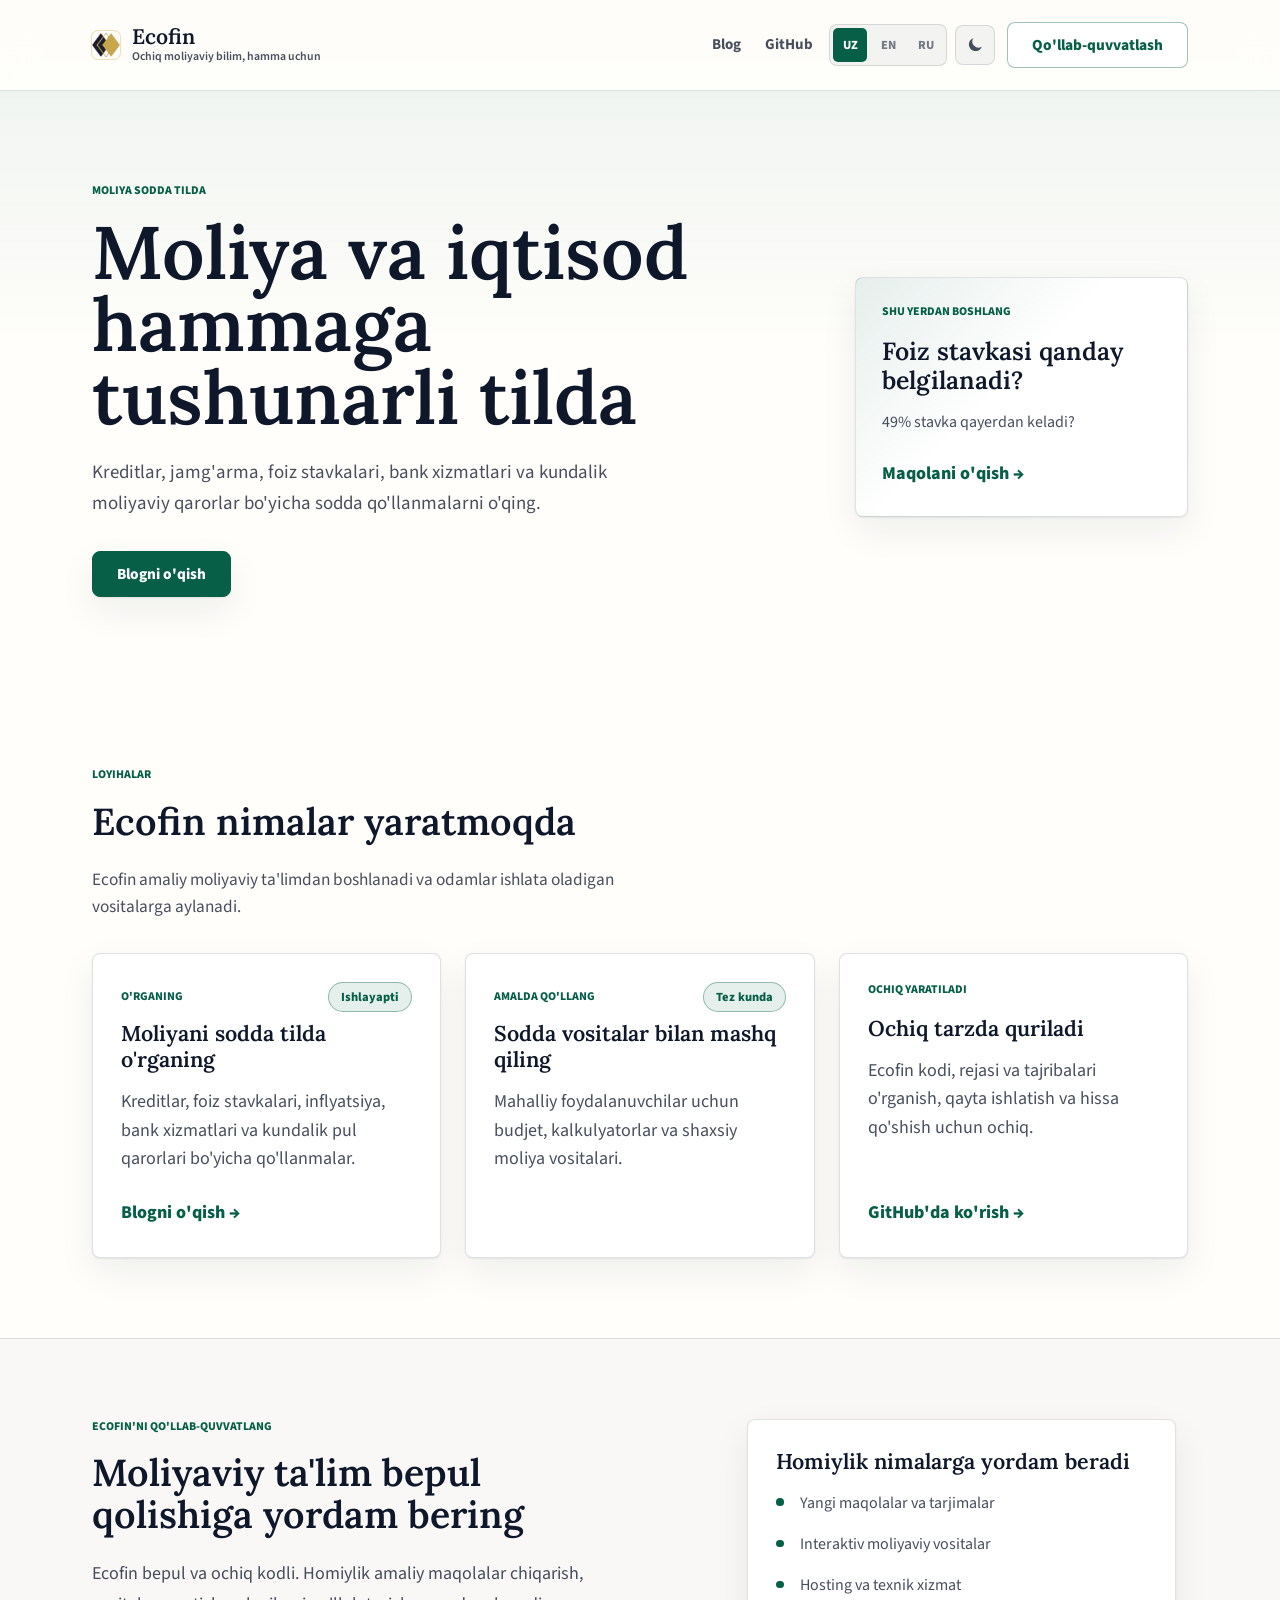
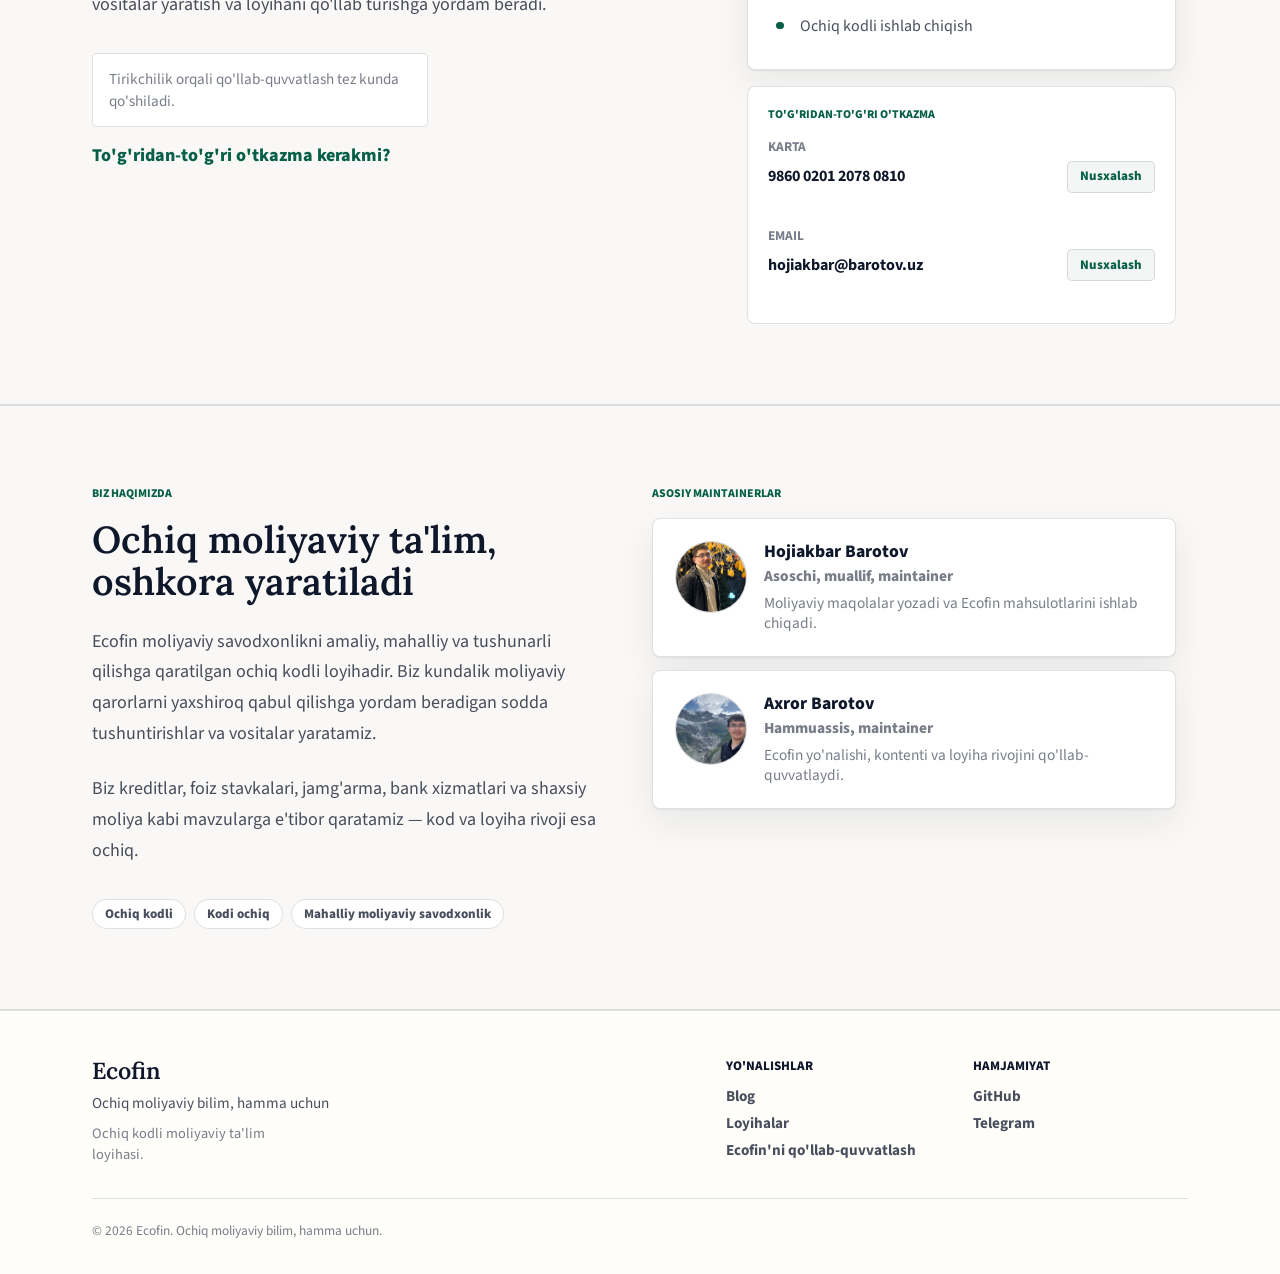
==== commit 892f0415: "minor changes" ====
--- a/index.html
+++ b/index.html
@@ -70,9 +70,16 @@
         </script>
     </head>
     <body>
-        <nav class="navbar navbar-expand-md site-nav sticky-top" aria-label="Primary navigation">
+        <nav
+            class="navbar navbar-expand-md site-nav sticky-top"
+            aria-label="Primary navigation"
+        >
             <div class="container">
-                <a href="/" class="navbar-brand nav-brand" aria-label="Ecofin home">
+                <a
+                    href="/"
+                    class="navbar-brand nav-brand"
+                    aria-label="Ecofin home"
+                >
                     <img
                         src="assets/ecofin-favicon.png"
                         alt=""
@@ -115,7 +122,9 @@
                 </button>
 
                 <div class="collapse navbar-collapse nav-menu" id="primaryNav">
-                    <div class="navbar-nav ms-md-auto align-items-md-center gap-md-2">
+                    <div
+                        class="navbar-nav ms-md-auto align-items-md-center gap-md-2"
+                    >
                         <a href="https://blog.ecofin.uz" class="nav-link">
                             <span class="i18n" data-lang="uz">Blog</span>
                             <span class="i18n" data-lang="en" hidden>Blog</span>
@@ -234,10 +243,12 @@
 
                         <h1 id="hero-title" class="hero-title">
                             <span class="i18n" data-lang="uz"
-                                >Moliya va iqtisod hammaga tushunarli tilda</span
+                                >Moliya va iqtisod hammaga tushunarli
+                                tilda</span
                             >
                             <span class="i18n" data-lang="en" hidden
-                                >Finance and economics explained for everyone</span
+                                >Finance and economics explained for
+                                everyone</span
                             >
                             <span class="i18n" data-lang="ru" hidden
                                 >Финансы и экономика понятным языком для
@@ -246,9 +257,9 @@
                         </h1>
 
                         <p class="hero-lede i18n" data-lang="uz">
-                            Kreditlar, jamg'arma, foiz stavkalari, bank xizmatlari
-                            va kundalik moliyaviy qarorlar bo'yicha sodda
-                            qo'llanmalarni o'qing.
+                            Kreditlar, jamg'arma, foiz stavkalari, bank
+                            xizmatlari va kundalik moliyaviy qarorlar bo'yicha
+                            sodda qo'llanmalarni o'qing.
                         </p>
                         <p class="hero-lede i18n" data-lang="en" hidden>
                             Read clear guides on loans, saving, interest rates,
@@ -260,7 +271,9 @@
                             решениях.
                         </p>
 
-                        <div class="d-flex flex-column flex-sm-row gap-3 hero-actions">
+                        <div
+                            class="d-flex flex-column flex-sm-row gap-3 hero-actions"
+                        >
                             <a
                                 href="https://blog.ecofin.uz"
                                 class="btn button button-primary i18n"
@@ -285,19 +298,6 @@
                                 Читать блог
                             </a>
                         </div>
-
-                        <p class="hero-note i18n" data-lang="uz">
-                            Bepul, ochiq kodli va amaliy moliyaviy savodxonlik
-                            uchun yaratilgan.
-                        </p>
-                        <p class="hero-note i18n" data-lang="en" hidden>
-                            Free, open-source, and built for practical financial
-                            literacy.
-                        </p>
-                        <p class="hero-note i18n" data-lang="ru" hidden>
-                            Бесплатно, с открытым исходным кодом и для практической
-                            финансовой грамотности.
-                        </p>
                     </div>
 
                     <div class="col-lg-5 col-xl-4 offset-xl-1">
@@ -324,7 +324,10 @@
                                 >
                             </h2>
 
-                            <p class="hero-start-description i18n" data-lang="uz">
+                            <p
+                                class="hero-start-description i18n"
+                                data-lang="uz"
+                            >
                                 49% stavka qayerdan keladi?
                             </p>
                             <p
@@ -377,8 +380,12 @@
             >
                 <div class="container">
                     <p class="section-label i18n" data-lang="uz">Loyihalar</p>
-                    <p class="section-label i18n" data-lang="en" hidden>Projects</p>
-                    <p class="section-label i18n" data-lang="ru" hidden>Проекты</p>
+                    <p class="section-label i18n" data-lang="en" hidden>
+                        Projects
+                    </p>
+                    <p class="section-label i18n" data-lang="ru" hidden>
+                        Проекты
+                    </p>
 
                     <div class="section-heading-row">
                         <h2 id="projects-title">
@@ -393,8 +400,8 @@
                             >
                         </h2>
                         <p class="section-subtitle i18n" data-lang="uz">
-                            Ecofin amaliy moliyaviy ta'limdan boshlanadi va odamlar
-                            ishlata oladigan vositalarga aylanadi.
+                            Ecofin amaliy moliyaviy ta'limdan boshlanadi va
+                            odamlar ishlata oladigan vositalarga aylanadi.
                         </p>
                         <p class="section-subtitle i18n" data-lang="en" hidden>
                             Ecofin starts with practical financial education and
@@ -402,8 +409,8 @@
                         </p>
                         <p class="section-subtitle i18n" data-lang="ru" hidden>
                             Ecofin начинается с практического финансового
-                            образования и развивается в инструменты, которыми можно
-                            пользоваться.
+                            образования и развивается в инструменты, которыми
+                            можно пользоваться.
                         </p>
                     </div>
 
@@ -418,10 +425,16 @@
                                             <span class="i18n" data-lang="uz"
                                                 >O'rganing</span
                                             >
-                                            <span class="i18n" data-lang="en" hidden
+                                            <span
+                                                class="i18n"
+                                                data-lang="en"
+                                                hidden
                                                 >Learn</span
                                             >
-                                            <span class="i18n" data-lang="ru" hidden
+                                            <span
+                                                class="i18n"
+                                                data-lang="ru"
+                                                hidden
                                                 >Учитесь</span
                                             >
                                         </p>
@@ -429,46 +442,59 @@
                                             <span class="i18n" data-lang="uz"
                                                 >Ishlayapti</span
                                             >
-                                            <span class="i18n" data-lang="en" hidden
+                                            <span
+                                                class="i18n"
+                                                data-lang="en"
+                                                hidden
                                                 >Live</span
                                             >
-                                            <span class="i18n" data-lang="ru" hidden
+                                            <span
+                                                class="i18n"
+                                                data-lang="ru"
+                                                hidden
                                                 >Доступно</span
                                             >
                                         </span>
                                     </div>
                                     <h3>
                                         <span class="i18n" data-lang="uz"
-                                            >Moliyani sodda tilda o'rganing</span
+                                            >Moliyani sodda tilda
+                                            o'rganing</span
                                         >
                                         <span class="i18n" data-lang="en" hidden
-                                            >Learn finance in plain language</span
+                                            >Learn finance in plain
+                                            language</span
                                         >
                                         <span class="i18n" data-lang="ru" hidden
-                                            >Изучайте финансы простым языком</span
+                                            >Изучайте финансы простым
+                                            языком</span
                                         >
                                     </h3>
-                                    <p class="project-card-copy i18n" data-lang="uz">
+                                    <p
+                                        class="project-card-copy i18n"
+                                        data-lang="uz"
+                                    >
                                         Kreditlar, foiz stavkalari, inflyatsiya,
-                                        bank xizmatlari va kundalik pul qarorlari
-                                        bo'yicha qo'llanmalar.
+                                        bank xizmatlari va kundalik pul
+                                        qarorlari bo'yicha qo'llanmalar.
                                     </p>
                                     <p
                                         class="project-card-copy i18n"
                                         data-lang="en"
                                         hidden
                                     >
-                                        Guides on loans, interest rates, inflation,
-                                        banking, and everyday money decisions.
+                                        Guides on loans, interest rates,
+                                        inflation, banking, and everyday money
+                                        decisions.
                                     </p>
                                     <p
                                         class="project-card-copy i18n"
                                         data-lang="ru"
                                         hidden
                                     >
-                                        Материалы о кредитах, процентных ставках,
-                                        инфляции, банках и повседневных денежных
-                                        решениях.
+                                        Материалы о кредитах, процентных
+                                        ставках, инфляции, банках и повседневных
+                                        денежных решениях.
                                     </p>
                                     <a
                                         href="https://blog.ecofin.uz"
@@ -502,10 +528,16 @@
                                             <span class="i18n" data-lang="uz"
                                                 >Amalda qo'llang</span
                                             >
-                                            <span class="i18n" data-lang="en" hidden
+                                            <span
+                                                class="i18n"
+                                                data-lang="en"
+                                                hidden
                                                 >Practice</span
                                             >
-                                            <span class="i18n" data-lang="ru" hidden
+                                            <span
+                                                class="i18n"
+                                                data-lang="ru"
+                                                hidden
                                                 >Практикуйтесь</span
                                             >
                                         </p>
@@ -513,17 +545,24 @@
                                             <span class="i18n" data-lang="uz"
                                                 >Tez kunda</span
                                             >
-                                            <span class="i18n" data-lang="en" hidden
+                                            <span
+                                                class="i18n"
+                                                data-lang="en"
+                                                hidden
                                                 >Coming soon</span
                                             >
-                                            <span class="i18n" data-lang="ru" hidden
+                                            <span
+                                                class="i18n"
+                                                data-lang="ru"
+                                                hidden
                                                 >Скоро</span
                                             >
                                         </span>
                                     </div>
                                     <h3>
                                         <span class="i18n" data-lang="uz"
-                                            >Sodda vositalar bilan mashq qiling</span
+                                            >Sodda vositalar bilan mashq
+                                            qiling</span
                                         >
                                         <span class="i18n" data-lang="en" hidden
                                             >Practice with simple tools</span
@@ -533,25 +572,30 @@
                                             инструментами</span
                                         >
                                     </h3>
-                                    <p class="project-card-copy i18n" data-lang="uz">
+                                    <p
+                                        class="project-card-copy i18n"
+                                        data-lang="uz"
+                                    >
                                         Mahalliy foydalanuvchilar uchun budjet,
-                                        kalkulyatorlar va shaxsiy moliya vositalari.
+                                        kalkulyatorlar va shaxsiy moliya
+                                        vositalari.
                                     </p>
                                     <p
                                         class="project-card-copy i18n"
                                         data-lang="en"
                                         hidden
                                     >
-                                        Budgeting, calculators, and personal finance
-                                        tools designed for local users.
+                                        Budgeting, calculators, and personal
+                                        finance tools designed for local users.
                                     </p>
                                     <p
                                         class="project-card-copy i18n"
                                         data-lang="ru"
                                         hidden
                                     >
-                                        Бюджетирование, калькуляторы и инструменты
-                                        личных финансов для локальных пользователей.
+                                        Бюджетирование, калькуляторы и
+                                        инструменты личных финансов для
+                                        локальных пользователей.
                                     </p>
                                 </div>
                             </article>
@@ -582,26 +626,31 @@
                                             >Создается открыто</span
                                         >
                                     </h3>
-                                    <p class="project-card-copy i18n" data-lang="uz">
-                                        Ecofin kodi, rejasi va tajribalari o'rganish,
-                                        qayta ishlatish va hissa qo'shish uchun
-                                        ochiq.
+                                    <p
+                                        class="project-card-copy i18n"
+                                        data-lang="uz"
+                                    >
+                                        Ecofin kodi, rejasi va tajribalari
+                                        o'rganish, qayta ishlatish va hissa
+                                        qo'shish uchun ochiq.
                                     </p>
                                     <p
                                         class="project-card-copy i18n"
                                         data-lang="en"
                                         hidden
                                     >
-                                        Ecofin's code, roadmap, and experiments are
-                                        open for learning, reuse, and contribution.
+                                        Ecofin's code, roadmap, and experiments
+                                        are open for learning, reuse, and
+                                        contribution.
                                     </p>
                                     <p
                                         class="project-card-copy i18n"
                                         data-lang="ru"
                                         hidden
                                     >
-                                        Код, планы и эксперименты Ecofin открыты для
-                                        изучения, повторного использования и участия.
+                                        Код, планы и эксперименты Ecofin открыты
+                                        для изучения, повторного использования и
+                                        участия.
                                     </p>
                                     <a
                                         href="https://github.com/ecofinuz"
@@ -660,18 +709,19 @@
 
                             <p class="i18n" data-lang="uz">
                                 Ecofin bepul va ochiq kodli. Homiylik amaliy
-                                maqolalar chiqarish, vositalar yaratish va loyihani
-                                qo'llab turishga yordam beradi.
+                                maqolalar chiqarish, vositalar yaratish va
+                                loyihani qo'llab turishga yordam beradi.
                             </p>
                             <p class="i18n" data-lang="en" hidden>
-                                Ecofin is free and open-source. Sponsorship helps us
-                                publish practical articles, build tools, and maintain
-                                the project.
+                                Ecofin is free and open-source. Sponsorship
+                                helps us publish practical articles, build
+                                tools, and maintain the project.
                             </p>
                             <p class="i18n" data-lang="ru" hidden>
                                 Ecofin бесплатный и с открытым исходным кодом.
-                                Поддержка помогает выпускать практические материалы,
-                                создавать инструменты и поддерживать проект.
+                                Поддержка помогает выпускать практические
+                                материалы, создавать инструменты и поддерживать
+                                проект.
                             </p>
 
                             <div class="support-actions">
@@ -683,7 +733,8 @@
                                     hidden
                                 >
                                     <span class="i18n" data-lang="uz"
-                                        >Tirikchilik orqali qo'llab-quvvatlash →</span
+                                        >Tirikchilik orqali qo'llab-quvvatlash
+                                        →</span
                                     >
                                     <span class="i18n" data-lang="en" hidden
                                         >Support on Tirikchilik →</span
@@ -693,23 +744,31 @@
                                     >
                                 </a>
 
-                                <p class="support-service-note" data-support-service-note>
+                                <p
+                                    class="support-service-note"
+                                    data-support-service-note
+                                >
                                     <span class="i18n" data-lang="uz">
-                                        Tirikchilik orqali qo'llab-quvvatlash tez
-                                        kunda qo'shiladi.
+                                        Tirikchilik orqali qo'llab-quvvatlash
+                                        tez kunda qo'shiladi.
                                     </span>
                                     <span class="i18n" data-lang="en" hidden>
-                                        Tirikchilik support integration is coming
-                                        soon.
+                                        Tirikchilik support integration is
+                                        coming soon.
                                     </span>
                                     <span class="i18n" data-lang="ru" hidden>
-                                        Поддержка через Tirikchilik скоро появится.
+                                        Поддержка через Tirikchilik скоро
+                                        появится.
                                     </span>
                                 </p>
 
-                                <a href="#direct-transfer" class="text-link support-direct-link">
+                                <a
+                                    href="#direct-transfer"
+                                    class="text-link support-direct-link"
+                                >
                                     <span class="i18n" data-lang="uz"
-                                        >To'g'ridan-to'g'ri o'tkazma kerakmi?</span
+                                        >To'g'ridan-to'g'ri o'tkazma
+                                        kerakmi?</span
                                     >
                                     <span class="i18n" data-lang="en" hidden
                                         >Prefer direct transfer?</span
@@ -726,7 +785,8 @@
                                 <div class="card-body">
                                     <h3>
                                         <span class="i18n" data-lang="uz"
-                                            >Homiylik nimalarga yordam beradi</span
+                                            >Homiylik nimalarga yordam
+                                            beradi</span
                                         >
                                         <span class="i18n" data-lang="en" hidden
                                             >What your support helps fund</span
@@ -738,23 +798,39 @@
                                     <ul class="funding-list">
                                         <li>
                                             <span class="i18n" data-lang="uz"
-                                                >Yangi maqolalar va tarjimalar</span
-                                            >
-                                            <span class="i18n" data-lang="en" hidden
-                                                >New articles and translations</span
-                                            >
-                                            <span class="i18n" data-lang="ru" hidden
+                                                >Yangi maqolalar va
+                                                tarjimalar</span
+                                            >
+                                            <span
+                                                class="i18n"
+                                                data-lang="en"
+                                                hidden
+                                                >New articles and
+                                                translations</span
+                                            >
+                                            <span
+                                                class="i18n"
+                                                data-lang="ru"
+                                                hidden
                                                 >Новые статьи и переводы</span
                                             >
                                         </li>
                                         <li>
                                             <span class="i18n" data-lang="uz"
-                                                >Interaktiv moliyaviy vositalar</span
-                                            >
-                                            <span class="i18n" data-lang="en" hidden
-                                                >Interactive financial tools</span
-                                            >
-                                            <span class="i18n" data-lang="ru" hidden
+                                                >Interaktiv moliyaviy
+                                                vositalar</span
+                                            >
+                                            <span
+                                                class="i18n"
+                                                data-lang="en"
+                                                hidden
+                                                >Interactive financial
+                                                tools</span
+                                            >
+                                            <span
+                                                class="i18n"
+                                                data-lang="ru"
+                                                hidden
                                                 >Интерактивные финансовые
                                                 инструменты</span
                                             >
@@ -763,21 +839,34 @@
                                             <span class="i18n" data-lang="uz"
                                                 >Hosting va texnik xizmat</span
                                             >
-                                            <span class="i18n" data-lang="en" hidden
+                                            <span
+                                                class="i18n"
+                                                data-lang="en"
+                                                hidden
                                                 >Hosting and maintenance</span
                                             >
-                                            <span class="i18n" data-lang="ru" hidden
+                                            <span
+                                                class="i18n"
+                                                data-lang="ru"
+                                                hidden
                                                 >Хостинг и поддержка</span
                                             >
                                         </li>
                                         <li>
                                             <span class="i18n" data-lang="uz"
-                                                >Ochiq kodli ishlab chiqish</span
-                                            >
-                                            <span class="i18n" data-lang="en" hidden
+                                                >Ochiq kodli ishlab
+                                                chiqish</span
+                                            >
+                                            <span
+                                                class="i18n"
+                                                data-lang="en"
+                                                hidden
                                                 >Open-source development</span
                                             >
-                                            <span class="i18n" data-lang="ru" hidden
+                                            <span
+                                                class="i18n"
+                                                data-lang="ru"
+                                                hidden
                                                 >Open-source разработка</span
                                             >
                                         </li>
@@ -804,7 +893,9 @@
                                     <div class="transfer-details">
                                         <div class="direct-transfer-row">
                                             <span class="transfer-label">
-                                                <span class="i18n" data-lang="uz"
+                                                <span
+                                                    class="i18n"
+                                                    data-lang="uz"
                                                     >Karta</span
                                                 >
                                                 <span
@@ -832,7 +923,9 @@
                                                 data-copy-failed-en="Could not copy"
                                                 data-copy-failed-ru="Не удалось скопировать"
                                             >
-                                                <span class="i18n" data-lang="uz"
+                                                <span
+                                                    class="i18n"
+                                                    data-lang="uz"
                                                     >Nusxalash</span
                                                 >
                                                 <span
@@ -856,8 +949,12 @@
                                         </div>
 
                                         <div class="direct-transfer-row">
-                                            <span class="transfer-label">Email</span>
-                                            <strong>hojiakbar@barotov.uz</strong>
+                                            <span class="transfer-label"
+                                                >Email</span
+                                            >
+                                            <strong
+                                                >hojiakbar@barotov.uz</strong
+                                            >
                                             <button
                                                 class="copy-button"
                                                 type="button"
@@ -869,7 +966,9 @@
                                                 data-copy-failed-en="Could not copy"
                                                 data-copy-failed-ru="Не удалось скопировать"
                                             >
-                                                <span class="i18n" data-lang="uz"
+                                                <span
+                                                    class="i18n"
+                                                    data-lang="uz"
                                                     >Nusxalash</span
                                                 >
                                                 <span
@@ -919,55 +1018,61 @@
 
                             <h2 id="about-title">
                                 <span class="i18n" data-lang="uz"
-                                    >Ochiq moliyaviy ta'lim, oshkora yaratiladi</span
+                                    >Ochiq moliyaviy ta'lim, oshkora
+                                    yaratiladi</span
                                 >
                                 <span class="i18n" data-lang="en" hidden
-                                    >Open financial education, built in public</span
+                                    >Open financial education, built in
+                                    public</span
                                 >
                                 <span class="i18n" data-lang="ru" hidden
-                                    >Открытое финансовое образование, создаваемое
-                                    публично</span
+                                    >Открытое финансовое образование,
+                                    создаваемое публично</span
                                 >
                             </h2>
                             <p class="i18n" data-lang="uz">
-                                Ecofin moliyaviy savodxonlikni amaliy, mahalliy va
-                                tushunarli qilishga qaratilgan ochiq kodli loyihadir.
-                                Biz kundalik moliyaviy qarorlarni yaxshiroq qabul
-                                qilishga yordam beradigan sodda tushuntirishlar va
-                                vositalar yaratamiz.
+                                Ecofin moliyaviy savodxonlikni amaliy, mahalliy
+                                va tushunarli qilishga qaratilgan ochiq kodli
+                                loyihadir. Biz kundalik moliyaviy qarorlarni
+                                yaxshiroq qabul qilishga yordam beradigan sodda
+                                tushuntirishlar va vositalar yaratamiz.
                             </p>
                             <p class="i18n" data-lang="en" hidden>
-                                Ecofin is an open-source project that makes financial
-                                literacy practical, local, and easier to understand.
-                                We publish clear explanations and build tools that
-                                help people make better everyday money decisions.
+                                Ecofin is an open-source project that makes
+                                financial literacy practical, local, and easier
+                                to understand. We publish clear explanations and
+                                build tools that help people make better
+                                everyday money decisions.
                             </p>
                             <p class="i18n" data-lang="ru" hidden>
-                                Ecofin — open-source проект, который делает финансовую
-                                грамотность практичной, локальной и понятной. Мы
-                                публикуем простые объяснения и создаем инструменты,
-                                которые помогают принимать лучшие повседневные
-                                финансовые решения.
+                                Ecofin — open-source проект, который делает
+                                финансовую грамотность практичной, локальной и
+                                понятной. Мы публикуем простые объяснения и
+                                создаем инструменты, которые помогают принимать
+                                лучшие повседневные финансовые решения.
                             </p>
                             <p class="i18n" data-lang="uz">
                                 Biz kreditlar, foiz stavkalari, jamg'arma, bank
-                                xizmatlari va shaxsiy moliya kabi mavzularga e'tibor
-                                qaratamiz — kod va loyiha rivoji esa ochiq.
+                                xizmatlari va shaxsiy moliya kabi mavzularga
+                                e'tibor qaratamiz — kod va loyiha rivoji esa
+                                ochiq.
                             </p>
                             <p class="i18n" data-lang="en" hidden>
-                                We focus on topics like loans, interest rates, saving,
-                                banking, and personal finance — with transparent code
-                                and public progress.
+                                We focus on topics like loans, interest rates,
+                                saving, banking, and personal finance — with
+                                transparent code and public progress.
                             </p>
                             <p class="i18n" data-lang="ru" hidden>
                                 Мы фокусируемся на кредитах, процентных ставках,
-                                сбережениях, банках и личных финансах — с открытым
-                                кодом и публичным развитием проекта.
+                                сбережениях, банках и личных финансах — с
+                                открытым кодом и публичным развитием проекта.
                             </p>
 
                             <div class="about-trust-row">
                                 <span>
-                                    <span class="i18n" data-lang="uz">Ochiq kodli</span>
+                                    <span class="i18n" data-lang="uz"
+                                        >Ochiq kodli</span
+                                    >
                                     <span class="i18n" data-lang="en" hidden
                                         >Open-source</span
                                     >
@@ -976,7 +1081,9 @@
                                     >
                                 </span>
                                 <span>
-                                    <span class="i18n" data-lang="uz">Kodi ochiq</span>
+                                    <span class="i18n" data-lang="uz"
+                                        >Kodi ochiq</span
+                                    >
                                     <span class="i18n" data-lang="en" hidden
                                         >Public code</span
                                     >
@@ -1012,7 +1119,9 @@
                                     >
                                 </p>
 
-                                <article class="card team-member maintainer-card">
+                                <article
+                                    class="card team-member maintainer-card"
+                                >
                                     <div class="card-body">
                                         <img
                                             class="team-photo"
@@ -1029,29 +1138,44 @@
                                                 </a>
                                             </h3>
                                             <p class="maintainer-role">
-                                                <span class="i18n" data-lang="uz"
-                                                    >Asoschi, muallif, maintainer</span
-                                                >
-                                                <span class="i18n" data-lang="en" hidden
-                                                    >Founder, author, maintainer</span
-                                                >
-                                                <span class="i18n" data-lang="ru" hidden
-                                                    >Основатель, автор, мейнтейнер</span
+                                                <span
+                                                    class="i18n"
+                                                    data-lang="uz"
+                                                    >Asoschi, muallif,
+                                                    maintainer</span
+                                                >
+                                                <span
+                                                    class="i18n"
+                                                    data-lang="en"
+                                                    hidden
+                                                    >Founder, author,
+                                                    maintainer</span
+                                                >
+                                                <span
+                                                    class="i18n"
+                                                    data-lang="ru"
+                                                    hidden
+                                                    >Основатель, автор,
+                                                    мейнтейнер</span
                                                 >
                                             </p>
                                             <p class="maintainer-description">
-                                                <span class="i18n" data-lang="uz">
-                                                    Moliyaviy maqolalar yozadi va
-                                                    Ecofin mahsulotlarini ishlab
-                                                    chiqadi.
+                                                <span
+                                                    class="i18n"
+                                                    data-lang="uz"
+                                                >
+                                                    Moliyaviy maqolalar yozadi
+                                                    va Ecofin mahsulotlarini
+                                                    ishlab chiqadi.
                                                 </span>
                                                 <span
                                                     class="i18n"
                                                     data-lang="en"
                                                     hidden
                                                 >
-                                                    Writes financial explainers and
-                                                    develops Ecofin products.
+                                                    Writes financial explainers
+                                                    and develops Ecofin
+                                                    products.
                                                 </span>
                                                 <span
                                                     class="i18n"
@@ -1059,14 +1183,17 @@
                                                     hidden
                                                 >
                                                     Пишет финансовые материалы и
-                                                    разрабатывает продукты Ecofin.
+                                                    разрабатывает продукты
+                                                    Ecofin.
                                                 </span>
                                             </p>
                                         </div>
                                     </div>
                                 </article>
 
-                                <article class="card team-member maintainer-card">
+                                <article
+                                    class="card team-member maintainer-card"
+                                >
                                     <div class="card-body">
                                         <img
                                             class="team-photo"
@@ -1076,20 +1203,35 @@
                                         <div>
                                             <h3>Axror Barotov</h3>
                                             <p class="maintainer-role">
-                                                <span class="i18n" data-lang="uz"
-                                                    >Hammuassis, maintainer</span
-                                                >
-                                                <span class="i18n" data-lang="en" hidden
-                                                    >Co-founder, maintainer</span
-                                                >
-                                                <span class="i18n" data-lang="ru" hidden
-                                                    >Сооснователь, мейнтейнер</span
+                                                <span
+                                                    class="i18n"
+                                                    data-lang="uz"
+                                                    >Hammuassis,
+                                                    maintainer</span
+                                                >
+                                                <span
+                                                    class="i18n"
+                                                    data-lang="en"
+                                                    hidden
+                                                    >Co-founder,
+                                                    maintainer</span
+                                                >
+                                                <span
+                                                    class="i18n"
+                                                    data-lang="ru"
+                                                    hidden
+                                                    >Сооснователь,
+                                                    мейнтейнер</span
                                                 >
                                             </p>
                                             <p class="maintainer-description">
-                                                <span class="i18n" data-lang="uz">
-                                                    Ecofin yo'nalishi, kontenti va
-                                                    loyiha rivojini qo'llab-quvvatlaydi.
+                                                <span
+                                                    class="i18n"
+                                                    data-lang="uz"
+                                                >
+                                                    Ecofin yo'nalishi, kontenti
+                                                    va loyiha rivojini
+                                                    qo'llab-quvvatlaydi.
                                                 </span>
                                                 <span
                                                     class="i18n"
@@ -1097,15 +1239,17 @@
                                                     hidden
                                                 >
                                                     Supports Ecofin's direction,
-                                                    content, and project development.
+                                                    content, and project
+                                                    development.
                                                 </span>
                                                 <span
                                                     class="i18n"
                                                     data-lang="ru"
                                                     hidden
                                                 >
-                                                    Поддерживает направление, контент
-                                                    и развитие проекта Ecofin.
+                                                    Поддерживает направление,
+                                                    контент и развитие проекта
+                                                    Ecofin.
                                                 </span>
                                             </p>
                                         </div>
@@ -1139,30 +1283,48 @@
                                 >Ochiq kodli moliyaviy ta'lim loyihasi.</span
                             >
                             <span class="i18n" data-lang="en" hidden
-                                >An open-source financial education project.</span
+                                >An open-source financial education
+                                project.</span
                             >
                             <span class="i18n" data-lang="ru" hidden
-                                >Open-source проект финансового образования.</span
+                                >Open-source проект финансового
+                                образования.</span
                             >
                         </p>
                     </div>
 
                     <div class="footer-column">
                         <p class="footer-heading">
-                            <span class="i18n" data-lang="uz">Yo'nalishlar</span>
-                            <span class="i18n" data-lang="en" hidden>Explore</span>
-                            <span class="i18n" data-lang="ru" hidden>Разделы</span>
+                            <span class="i18n" data-lang="uz"
+                                >Yo'nalishlar</span
+                            >
+                            <span class="i18n" data-lang="en" hidden
+                                >Explore</span
+                            >
+                            <span class="i18n" data-lang="ru" hidden
+                                >Разделы</span
+                            >
                         </p>
                         <nav class="footer-links">
                             <a href="https://blog.ecofin.uz">
                                 <span class="i18n" data-lang="uz">Blog</span>
-                                <span class="i18n" data-lang="en" hidden>Blog</span>
-                                <span class="i18n" data-lang="ru" hidden>Блог</span>
+                                <span class="i18n" data-lang="en" hidden
+                                    >Blog</span
+                                >
+                                <span class="i18n" data-lang="ru" hidden
+                                    >Блог</span
+                                >
                             </a>
                             <a href="#projects">
-                                <span class="i18n" data-lang="uz">Loyihalar</span>
-                                <span class="i18n" data-lang="en" hidden>Projects</span>
-                                <span class="i18n" data-lang="ru" hidden>Проекты</span>
+                                <span class="i18n" data-lang="uz"
+                                    >Loyihalar</span
+                                >
+                                <span class="i18n" data-lang="en" hidden
+                                    >Projects</span
+                                >
+                                <span class="i18n" data-lang="ru" hidden
+                                    >Проекты</span
+                                >
                             </a>
                             <a href="#sponsors">
                                 <span class="i18n" data-lang="uz"
@@ -1181,8 +1343,12 @@
                     <div class="footer-column">
                         <p class="footer-heading">
                             <span class="i18n" data-lang="uz">Hamjamiyat</span>
-                            <span class="i18n" data-lang="en" hidden>Community</span>
-                            <span class="i18n" data-lang="ru" hidden>Сообщество</span>
+                            <span class="i18n" data-lang="en" hidden
+                                >Community</span
+                            >
+                            <span class="i18n" data-lang="ru" hidden
+                                >Сообщество</span
+                            >
                         </p>
                         <nav class="footer-links">
                             <a
@@ -1204,13 +1370,16 @@
                 <div class="footer-bottom">
                     <p>
                         <span class="i18n" data-lang="uz"
-                            >© 2026 Ecofin. Ochiq moliyaviy bilim, hamma uchun.</span
+                            >© 2026 Ecofin. Ochiq moliyaviy bilim, hamma
+                            uchun.</span
                         >
                         <span class="i18n" data-lang="en" hidden
-                            >© 2026 Ecofin. Open finance knowledge, for everyone.</span
+                            >© 2026 Ecofin. Open finance knowledge, for
+                            everyone.</span
                         >
                         <span class="i18n" data-lang="ru" hidden
-                            >© 2026 Ecofin. Открытые финансовые знания, для всех.</span
+                            >© 2026 Ecofin. Открытые финансовые знания, для
+                            всех.</span
                         >
                     </p>
                 </div>
@@ -1226,7 +1395,9 @@
             const langButtons = document.querySelectorAll("[data-set-lang]");
             const langText = document.querySelectorAll(".i18n[data-lang]");
             const themeToggle = document.querySelector("[data-theme-toggle]");
-            const themeColor = document.querySelector('meta[name="theme-color"]');
+            const themeColor = document.querySelector(
+                'meta[name="theme-color"]',
+            );
             const themeStorageKey = "ecofin-theme";
             // TODO: Add Ecofin's Tirikchilik support URL when the public page is ready.
             const ECOFIN_TIRIKCHILIK_SUPPORT_URL = "";
@@ -1252,11 +1423,19 @@
 
             function setTheme(theme) {
                 const isDark = theme === "dark";
-                document.documentElement.dataset.theme = isDark ? "dark" : "light";
-                themeColor?.setAttribute("content", isDark ? "#050807" : "#fffefb");
+                document.documentElement.dataset.theme = isDark
+                    ? "dark"
+                    : "light";
+                themeColor?.setAttribute(
+                    "content",
+                    isDark ? "#050807" : "#fffefb",
+                );
                 themeToggle?.setAttribute("aria-pressed", String(isDark));
                 try {
-                    localStorage.setItem(themeStorageKey, isDark ? "dark" : "light");
+                    localStorage.setItem(
+                        themeStorageKey,
+                        isDark ? "dark" : "light",
+                    );
                 } catch {
                     // The visual toggle still works without persistent storage.
                 }
@@ -1302,7 +1481,9 @@
 
             function copyMessage(button, type) {
                 const lang = document.documentElement.lang || "uz";
-                return button.dataset[`${type}${lang[0].toUpperCase()}${lang.slice(1)}`];
+                return button.dataset[
+                    `${type}${lang[0].toUpperCase()}${lang.slice(1)}`
+                ];
             }
 
             function setupCopyButtons() {
@@ -1322,7 +1503,8 @@
                             await copyText(button.dataset.copyValue ?? "");
                             if (status) {
                                 status.textContent =
-                                    copyMessage(button, "copyCopied") ?? "Copied";
+                                    copyMessage(button, "copyCopied") ??
+                                    "Copied";
                             }
                         } catch {
                             if (status) {
@@ -1356,7 +1538,9 @@
             });
 
             setTheme(
-                document.documentElement.dataset.theme === "dark" ? "dark" : "light",
+                document.documentElement.dataset.theme === "dark"
+                    ? "dark"
+                    : "light",
             );
             setupSupportLinks();
             setupCopyButtons();
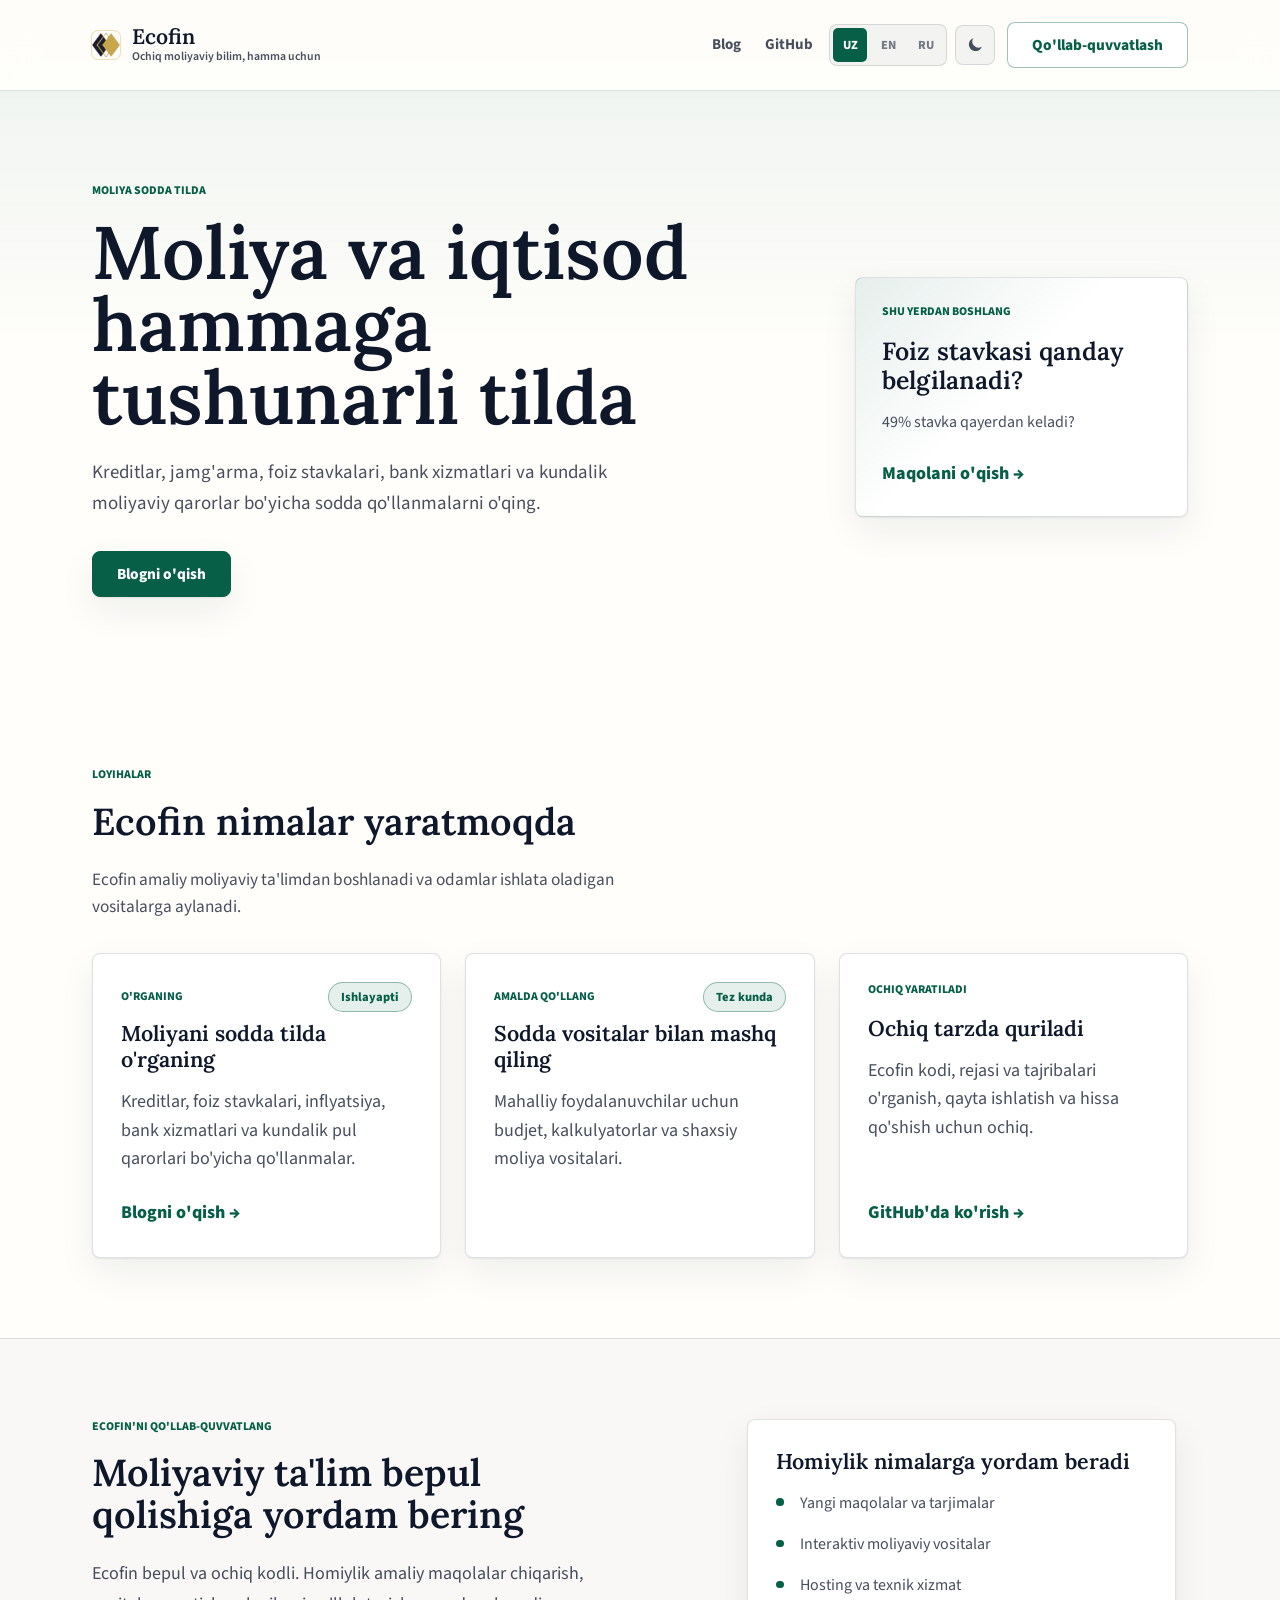
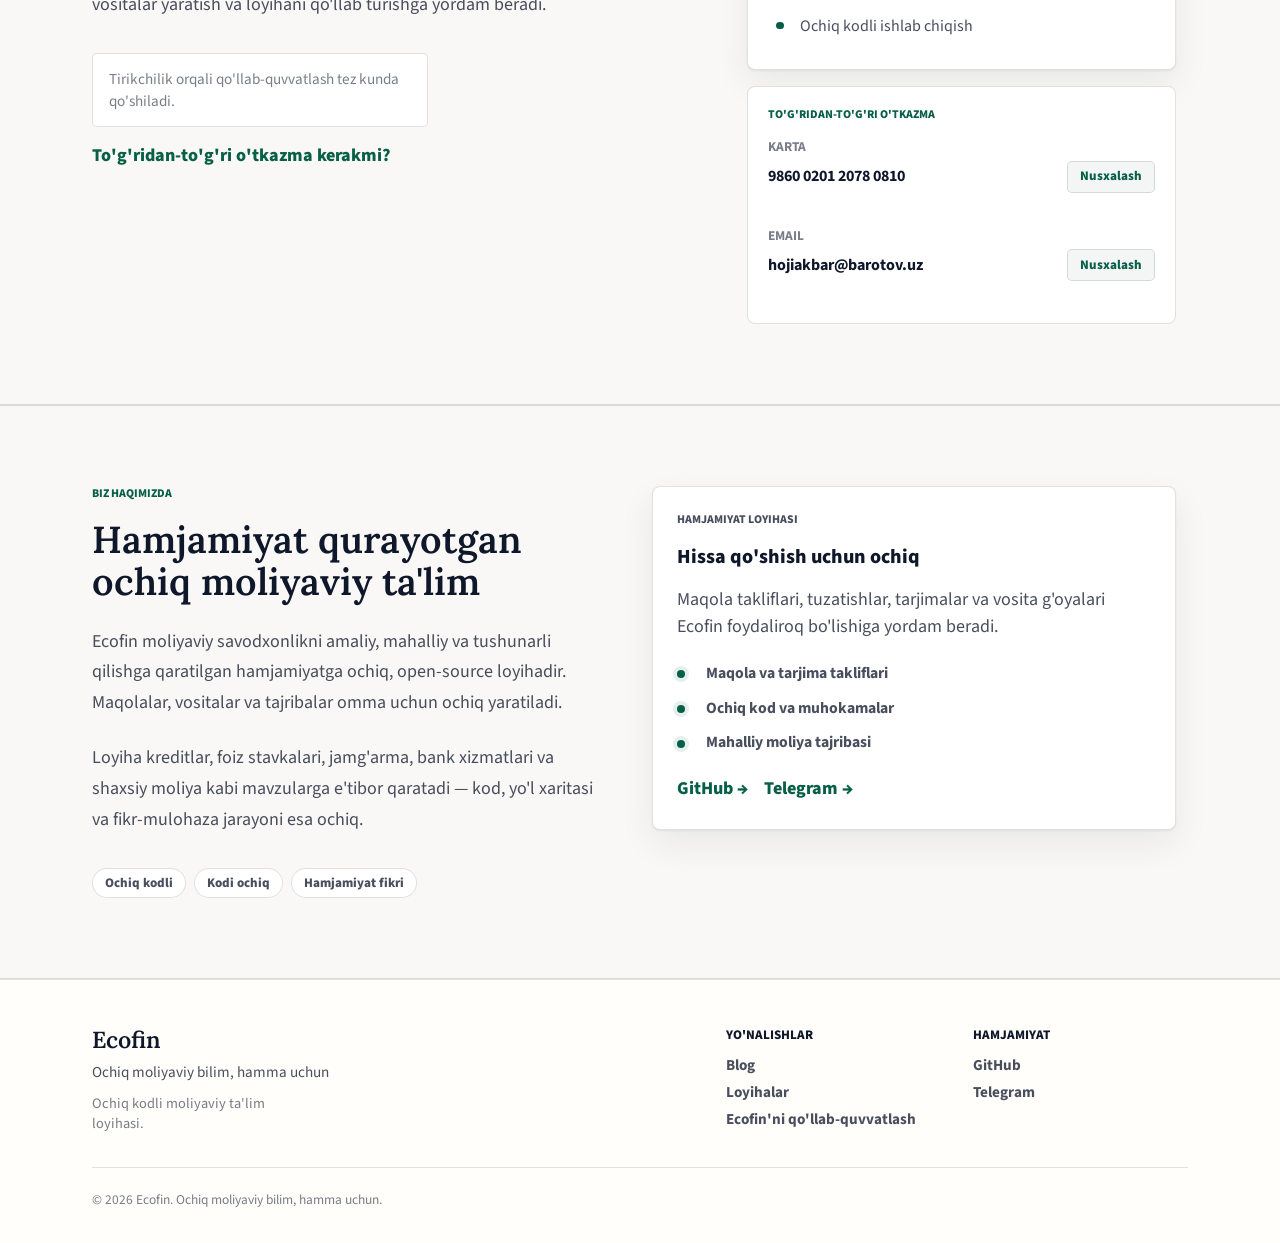
==== commit d5e11be3: "removed founders" ====
--- a/index.html
+++ b/index.html
@@ -3,10 +3,10 @@
     <head>
         <meta charset="UTF-8" />
         <meta name="viewport" content="width=device-width, initial-scale=1.0" />
-        <meta name="author" content="Hojiakbar Barotov" />
+        <meta name="author" content="Ecofin" />
         <meta
             name="description"
-            content="Ecofin is an open-source ecosystem of financial literacy tools, knowledge, and a blog."
+            content="Ecofin is a community-driven open-source financial education project."
         />
         <meta
             property="og:title"
@@ -14,11 +14,11 @@
         />
         <meta
             property="og:description"
-            content="Ecofin is an open-source ecosystem of financial literacy tools, knowledge, and a blog."
+            content="Ecofin is a community-driven open-source financial education project."
         />
         <meta property="og:type" content="website" />
         <meta property="og:url" content="https://ecofin.uz/" />
-        <meta property="og:site_name" content="Barotov.uz" />
+        <meta property="og:site_name" content="Ecofin" />
         <meta name="theme-color" content="#fffefb" />
         <title>Finance and economics explained for everyone</title>
         <link
@@ -1018,54 +1018,56 @@
 
                             <h2 id="about-title">
                                 <span class="i18n" data-lang="uz"
-                                    >Ochiq moliyaviy ta'lim, oshkora
-                                    yaratiladi</span
+                                    >Hamjamiyat qurayotgan ochiq moliyaviy
+                                    ta'lim</span
                                 >
                                 <span class="i18n" data-lang="en" hidden
-                                    >Open financial education, built in
-                                    public</span
+                                    >Open financial education, built by the
+                                    community</span
                                 >
                                 <span class="i18n" data-lang="ru" hidden
                                     >Открытое финансовое образование,
-                                    создаваемое публично</span
+                                    создаваемое сообществом</span
                                 >
                             </h2>
                             <p class="i18n" data-lang="uz">
                                 Ecofin moliyaviy savodxonlikni amaliy, mahalliy
-                                va tushunarli qilishga qaratilgan ochiq kodli
-                                loyihadir. Biz kundalik moliyaviy qarorlarni
-                                yaxshiroq qabul qilishga yordam beradigan sodda
-                                tushuntirishlar va vositalar yaratamiz.
+                                va tushunarli qilishga qaratilgan hamjamiyatga
+                                ochiq, open-source loyihadir. Maqolalar,
+                                vositalar va tajribalar omma uchun ochiq
+                                yaratiladi.
                             </p>
                             <p class="i18n" data-lang="en" hidden>
-                                Ecofin is an open-source project that makes
-                                financial literacy practical, local, and easier
-                                to understand. We publish clear explanations and
-                                build tools that help people make better
-                                everyday money decisions.
+                                Ecofin is a community-driven open-source project
+                                that makes financial literacy practical, local,
+                                and easier to understand. Articles, tools, and
+                                experiments are built in public for anyone to
+                                read, use, and improve.
                             </p>
                             <p class="i18n" data-lang="ru" hidden>
-                                Ecofin — open-source проект, который делает
-                                финансовую грамотность практичной, локальной и
-                                понятной. Мы публикуем простые объяснения и
-                                создаем инструменты, которые помогают принимать
-                                лучшие повседневные финансовые решения.
+                                Ecofin — open-source проект, развиваемый
+                                сообществом. Он делает финансовую грамотность
+                                практичной, локальной и понятной. Материалы,
+                                инструменты и эксперименты создаются публично,
+                                чтобы ими можно было пользоваться и улучшать их.
                             </p>
                             <p class="i18n" data-lang="uz">
-                                Biz kreditlar, foiz stavkalari, jamg'arma, bank
-                                xizmatlari va shaxsiy moliya kabi mavzularga
-                                e'tibor qaratamiz — kod va loyiha rivoji esa
-                                ochiq.
+                                Loyiha kreditlar, foiz stavkalari, jamg'arma,
+                                bank xizmatlari va shaxsiy moliya kabi
+                                mavzularga e'tibor qaratadi — kod, yo'l xaritasi
+                                va fikr-mulohaza jarayoni esa ochiq.
                             </p>
                             <p class="i18n" data-lang="en" hidden>
-                                We focus on topics like loans, interest rates,
+                                The project focuses on loans, interest rates,
                                 saving, banking, and personal finance — with
-                                transparent code and public progress.
+                                transparent code, public progress, and community
+                                feedback.
                             </p>
                             <p class="i18n" data-lang="ru" hidden>
-                                Мы фокусируемся на кредитах, процентных ставках,
-                                сбережениях, банках и личных финансах — с
-                                открытым кодом и публичным развитием проекта.
+                                Проект фокусируется на кредитах, процентных
+                                ставках, сбережениях, банках и личных финансах —
+                                с открытым кодом, публичным прогрессом и
+                                обратной связью сообщества.
                             </p>
 
                             <div class="about-trust-row">
@@ -1093,169 +1095,137 @@
                                 </span>
                                 <span>
                                     <span class="i18n" data-lang="uz"
-                                        >Mahalliy moliyaviy savodxonlik</span
+                                        >Hamjamiyat fikri</span
                                     >
                                     <span class="i18n" data-lang="en" hidden
-                                        >Local financial literacy</span
+                                        >Community feedback</span
                                     >
                                     <span class="i18n" data-lang="ru" hidden
-                                        >Локальная финансовая грамотность</span
+                                        >Обратная связь сообщества</span
                                     >
                                 </span>
                             </div>
                         </div>
 
                         <div class="col-lg-6">
-                            <div class="maintainers-panel">
-                                <p class="section-label maintainers-label">
-                                    <span class="i18n" data-lang="uz"
-                                        >Asosiy maintainerlar</span
-                                    >
-                                    <span class="i18n" data-lang="en" hidden
-                                        >Core maintainers</span
-                                    >
-                                    <span class="i18n" data-lang="ru" hidden
-                                        >Основные мейнтейнеры</span
-                                    >
-                                </p>
-
-                                <article
-                                    class="card team-member maintainer-card"
-                                >
-                                    <div class="card-body">
-                                        <img
-                                            class="team-photo"
-                                            src="assets/images/hojiakbar.webp"
-                                            alt="Hojiakbar Barotov"
-                                        />
-                                        <div>
-                                            <h3>
-                                                <a
-                                                    href="https://blog.ecofin.uz/author/hojiakbar/"
-                                                    class="maintainer-name-link"
-                                                >
-                                                    Hojiakbar Barotov
-                                                </a>
-                                            </h3>
-                                            <p class="maintainer-role">
-                                                <span
-                                                    class="i18n"
-                                                    data-lang="uz"
-                                                    >Asoschi, muallif,
-                                                    maintainer</span
-                                                >
-                                                <span
-                                                    class="i18n"
-                                                    data-lang="en"
-                                                    hidden
-                                                    >Founder, author,
-                                                    maintainer</span
-                                                >
-                                                <span
-                                                    class="i18n"
-                                                    data-lang="ru"
-                                                    hidden
-                                                    >Основатель, автор,
-                                                    мейнтейнер</span
-                                                >
-                                            </p>
-                                            <p class="maintainer-description">
-                                                <span
-                                                    class="i18n"
-                                                    data-lang="uz"
-                                                >
-                                                    Moliyaviy maqolalar yozadi
-                                                    va Ecofin mahsulotlarini
-                                                    ishlab chiqadi.
-                                                </span>
-                                                <span
-                                                    class="i18n"
-                                                    data-lang="en"
-                                                    hidden
-                                                >
-                                                    Writes financial explainers
-                                                    and develops Ecofin
-                                                    products.
-                                                </span>
-                                                <span
-                                                    class="i18n"
-                                                    data-lang="ru"
-                                                    hidden
-                                                >
-                                                    Пишет финансовые материалы и
-                                                    разрабатывает продукты
-                                                    Ecofin.
-                                                </span>
-                                            </p>
-                                        </div>
+                            <article class="card community-panel">
+                                <div class="card-body">
+                                    <p class="section-label community-label">
+                                        <span class="i18n" data-lang="uz"
+                                            >Hamjamiyat loyihasi</span
+                                        >
+                                        <span class="i18n" data-lang="en" hidden
+                                            >Community project</span
+                                        >
+                                        <span class="i18n" data-lang="ru" hidden
+                                            >Проект сообщества</span
+                                        >
+                                    </p>
+                                    <h3>
+                                        <span class="i18n" data-lang="uz"
+                                            >Hissa qo'shish uchun ochiq</span
+                                        >
+                                        <span class="i18n" data-lang="en" hidden
+                                            >Open to contributors</span
+                                        >
+                                        <span class="i18n" data-lang="ru" hidden
+                                            >Открыт для участия</span
+                                        >
+                                    </h3>
+                                    <p>
+                                        <span class="i18n" data-lang="uz">
+                                            Maqola takliflari, tuzatishlar,
+                                            tarjimalar va vosita g'oyalari
+                                            Ecofin foydaliroq bo'lishiga yordam
+                                            beradi.
+                                        </span>
+                                        <span class="i18n" data-lang="en" hidden>
+                                            Article ideas, corrections,
+                                            translations, and tool proposals help
+                                            Ecofin become more useful.
+                                        </span>
+                                        <span class="i18n" data-lang="ru" hidden>
+                                            Идеи для статей, исправления,
+                                            переводы и предложения для
+                                            инструментов помогают Ecofin быть
+                                            полезнее.
+                                        </span>
+                                    </p>
+                                    <ul class="community-list">
+                                        <li>
+                                            <span class="i18n" data-lang="uz"
+                                                >Maqola va tarjima
+                                                takliflari</span
+                                            >
+                                            <span
+                                                class="i18n"
+                                                data-lang="en"
+                                                hidden
+                                                >Article and translation
+                                                suggestions</span
+                                            >
+                                            <span
+                                                class="i18n"
+                                                data-lang="ru"
+                                                hidden
+                                                >Предложения статей и
+                                                переводов</span
+                                            >
+                                        </li>
+                                        <li>
+                                            <span class="i18n" data-lang="uz"
+                                                >Ochiq kod va muhokamalar</span
+                                            >
+                                            <span
+                                                class="i18n"
+                                                data-lang="en"
+                                                hidden
+                                                >Open code and discussions</span
+                                            >
+                                            <span
+                                                class="i18n"
+                                                data-lang="ru"
+                                                hidden
+                                                >Открытый код и обсуждения</span
+                                            >
+                                        </li>
+                                        <li>
+                                            <span class="i18n" data-lang="uz"
+                                                >Mahalliy moliya tajribasi</span
+                                            >
+                                            <span
+                                                class="i18n"
+                                                data-lang="en"
+                                                hidden
+                                                >Local finance context</span
+                                            >
+                                            <span
+                                                class="i18n"
+                                                data-lang="ru"
+                                                hidden
+                                                >Локальный финансовый
+                                                контекст</span
+                                            >
+                                        </li>
+                                    </ul>
+                                    <div class="community-actions">
+                                        <a
+                                            href="https://github.com/ecofinuz"
+                                            target="_blank"
+                                            rel="noopener noreferrer"
+                                            class="text-link"
+                                            >GitHub →</a
+                                        >
+                                        <a
+                                            href="https://t.me/ecofin_uz"
+                                            target="_blank"
+                                            rel="noopener noreferrer"
+                                            class="text-link"
+                                            >Telegram →</a
+                                        >
                                     </div>
-                                </article>
-
-                                <article
-                                    class="card team-member maintainer-card"
-                                >
-                                    <div class="card-body">
-                                        <img
-                                            class="team-photo"
-                                            src="assets/images/axror.webp"
-                                            alt="Axror Barotov"
-                                        />
-                                        <div>
-                                            <h3>Axror Barotov</h3>
-                                            <p class="maintainer-role">
-                                                <span
-                                                    class="i18n"
-                                                    data-lang="uz"
-                                                    >Hammuassis,
-                                                    maintainer</span
-                                                >
-                                                <span
-                                                    class="i18n"
-                                                    data-lang="en"
-                                                    hidden
-                                                    >Co-founder,
-                                                    maintainer</span
-                                                >
-                                                <span
-                                                    class="i18n"
-                                                    data-lang="ru"
-                                                    hidden
-                                                    >Сооснователь,
-                                                    мейнтейнер</span
-                                                >
-                                            </p>
-                                            <p class="maintainer-description">
-                                                <span
-                                                    class="i18n"
-                                                    data-lang="uz"
-                                                >
-                                                    Ecofin yo'nalishi, kontenti
-                                                    va loyiha rivojini
-                                                    qo'llab-quvvatlaydi.
-                                                </span>
-                                                <span
-                                                    class="i18n"
-                                                    data-lang="en"
-                                                    hidden
-                                                >
-                                                    Supports Ecofin's direction,
-                                                    content, and project
-                                                    development.
-                                                </span>
-                                                <span
-                                                    class="i18n"
-                                                    data-lang="ru"
-                                                    hidden
-                                                >
-                                                    Поддерживает направление,
-                                                    контент и развитие проекта
-                                                    Ecofin.
-                                                </span>
-                                            </p>
-                                        </div>
-                                    </div>
-                                </article>
-                            </div>
+                                </div>
+                            </article>
                         </div>
                     </div>
                 </div>
--- a/style.css
+++ b/style.css
@@ -587,7 +587,7 @@
 
 /* 6. Cards */
 .info-card,
-.team-member {
+.community-panel {
     border: 1px solid var(--border);
     border-radius: var(--radius);
     background: var(--surface);
@@ -604,7 +604,7 @@
 }
 
 .info-card:hover,
-.team-member:hover {
+.community-panel:hover {
     border-color: var(--border-strong);
     box-shadow: var(--shadow-sm);
     transform: translateY(-2px);
@@ -616,8 +616,7 @@
     padding: 28px;
 }
 
-.info-card p:last-child,
-.team-member p:last-child {
+.info-card p:last-child {
     margin-bottom: 0;
 }
 
@@ -837,68 +836,66 @@
     padding: 0 0.75rem;
 }
 
-.maintainers-panel {
+.community-panel .card-body {
     display: grid;
-    gap: 0.85rem;
-}
-
-.maintainers-label {
-    margin-bottom: 0.15rem;
-}
-
-.team-member .card-body {
+    gap: 1rem;
+    padding: 1.5rem;
+}
+
+.community-label {
+    margin-bottom: 0;
+}
+
+.community-panel h3 {
+    margin-bottom: 0;
+    font-family: var(--font-sans);
+    font-size: 1.25rem;
+    font-weight: 800;
+}
+
+.community-panel p {
+    margin-bottom: 0;
+    color: var(--text-secondary);
+    line-height: 1.55;
+}
+
+.community-list {
+    display: grid;
+    gap: 0.8rem;
+    margin: 0.35rem 0 0;
+    padding: 0;
+    list-style: none;
+}
+
+.community-list li {
+    display: grid;
+    grid-template-columns: 18px 1fr;
+    gap: 0.7rem;
+    color: var(--text-secondary);
+    font-size: 0.98rem;
+    font-weight: 700;
+    line-height: 1.4;
+}
+
+.community-list li::before {
+    content: "";
+    width: 8px;
+    height: 8px;
+    margin-top: 0.45rem;
+    border-radius: 50%;
+    background: var(--accent-action);
+    box-shadow: 0 0 0 4px var(--green-soft);
+}
+
+.community-actions {
     display: flex;
-    align-items: flex-start;
-    gap: 1.1rem;
-    padding: 1.35rem;
-}
-
-.team-photo {
-    width: 72px;
-    height: 72px;
-    flex: 0 0 auto;
-    border-radius: 50%;
-    border: 1px solid var(--border);
-    background: var(--surface-muted);
-    object-fit: cover;
-}
-
-.team-member h3 {
-    margin-bottom: 0.25rem;
-    font-family: var(--font-sans);
-    font-size: 1.1rem;
-    font-weight: 800;
-}
-
-.maintainer-name-link {
-    color: var(--text-primary);
-    text-decoration: none;
-    transition: color var(--transition);
-}
-
-.maintainer-name-link:hover,
-.maintainer-name-link:focus {
-    color: var(--accent-text);
-    text-decoration: underline;
-    text-underline-offset: 3px;
-}
-
-.team-member p {
-    margin-bottom: 0;
-    color: var(--text-muted);
-    font-size: 0.96rem;
-    line-height: 1.35;
-}
-
-.maintainer-role {
-    color: var(--accent-text);
-    font-weight: 800;
-}
-
-.maintainer-description {
-    margin-top: 0.35rem;
-    color: var(--text-secondary);
-    line-height: 1.48;
+    flex-wrap: wrap;
+    gap: 1rem;
+    margin-top: 0.25rem;
+}
+
+.community-actions .text-link {
+    margin-top: 0;
 }
 
 /* 7. Footer */
@@ -1105,16 +1102,8 @@
         justify-self: start;
     }
 
-    .info-card .card-body {
+    .info-card .card-body,
+    .community-panel .card-body {
         padding: 1.25rem;
     }
-
-    .team-member .card-body {
-        flex-direction: column;
-    }
-
-    .team-photo {
-        width: 68px;
-        height: 68px;
-    }
-}
+}
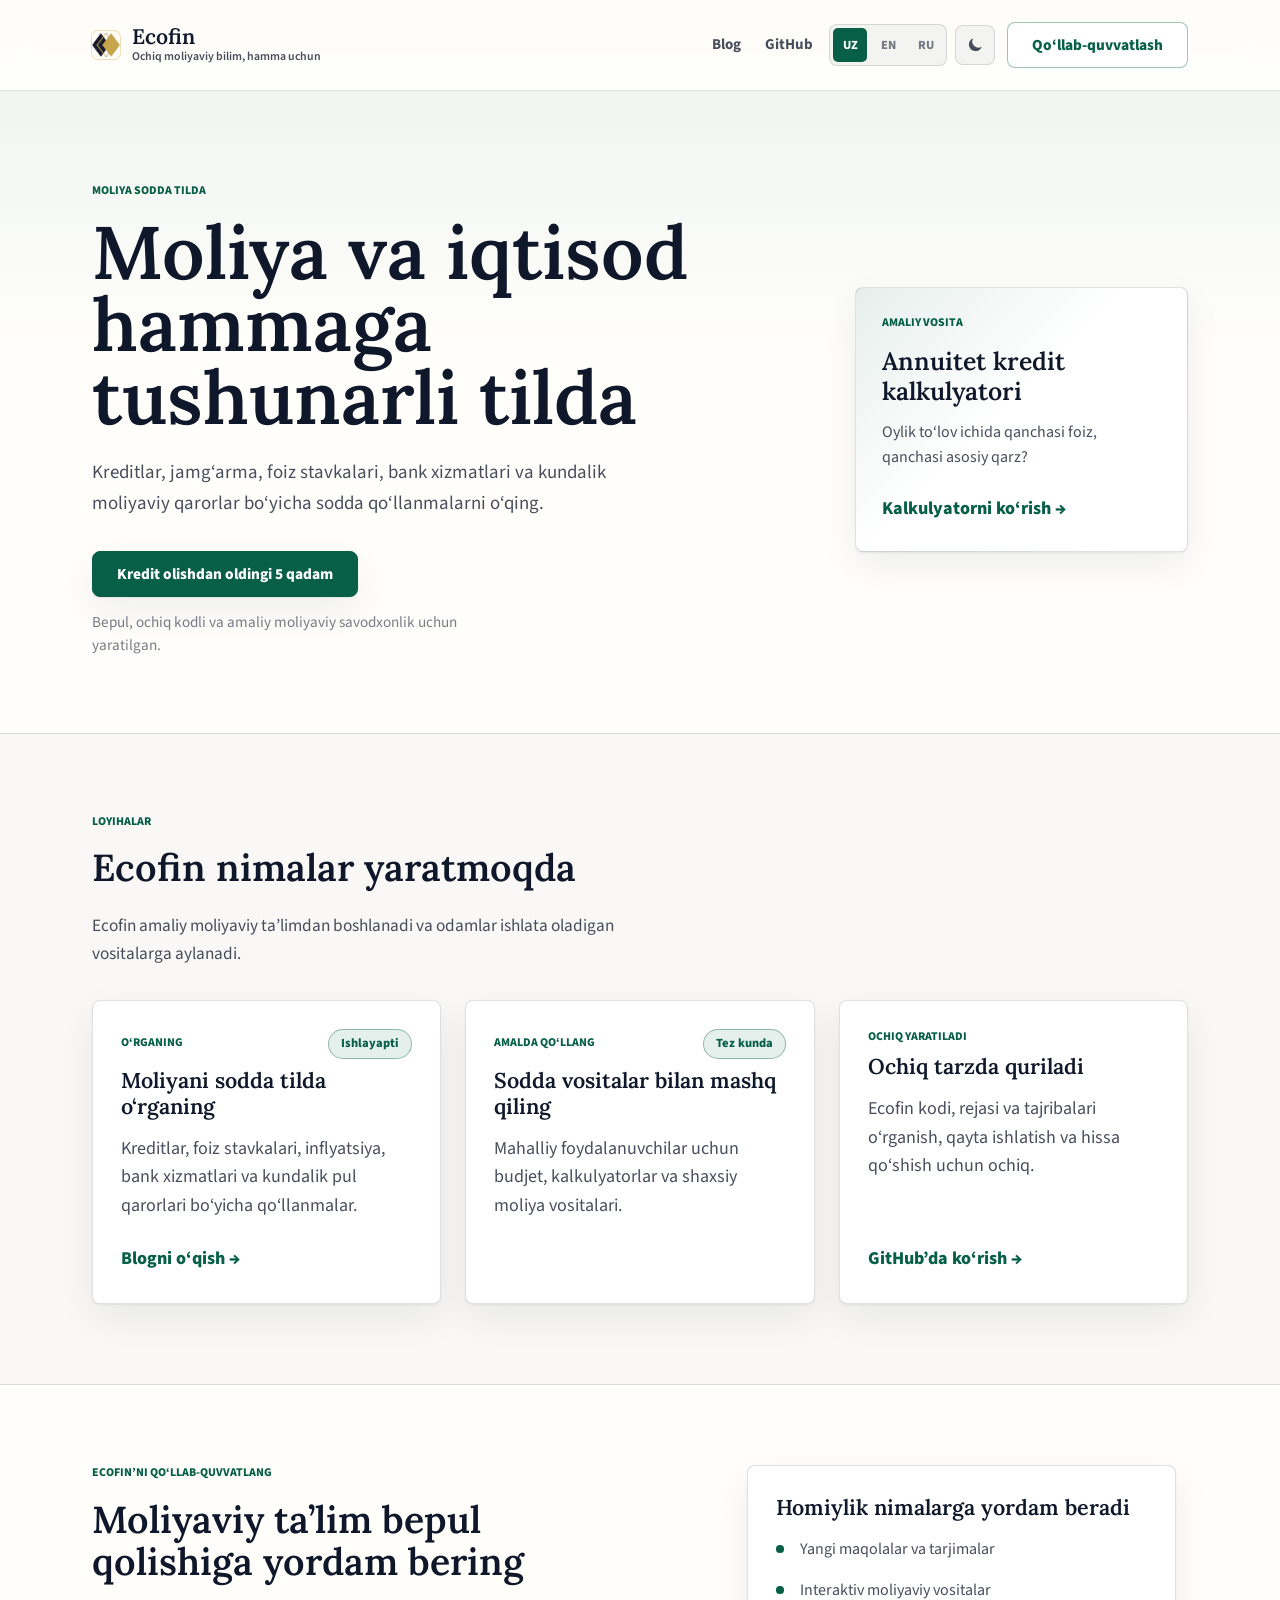
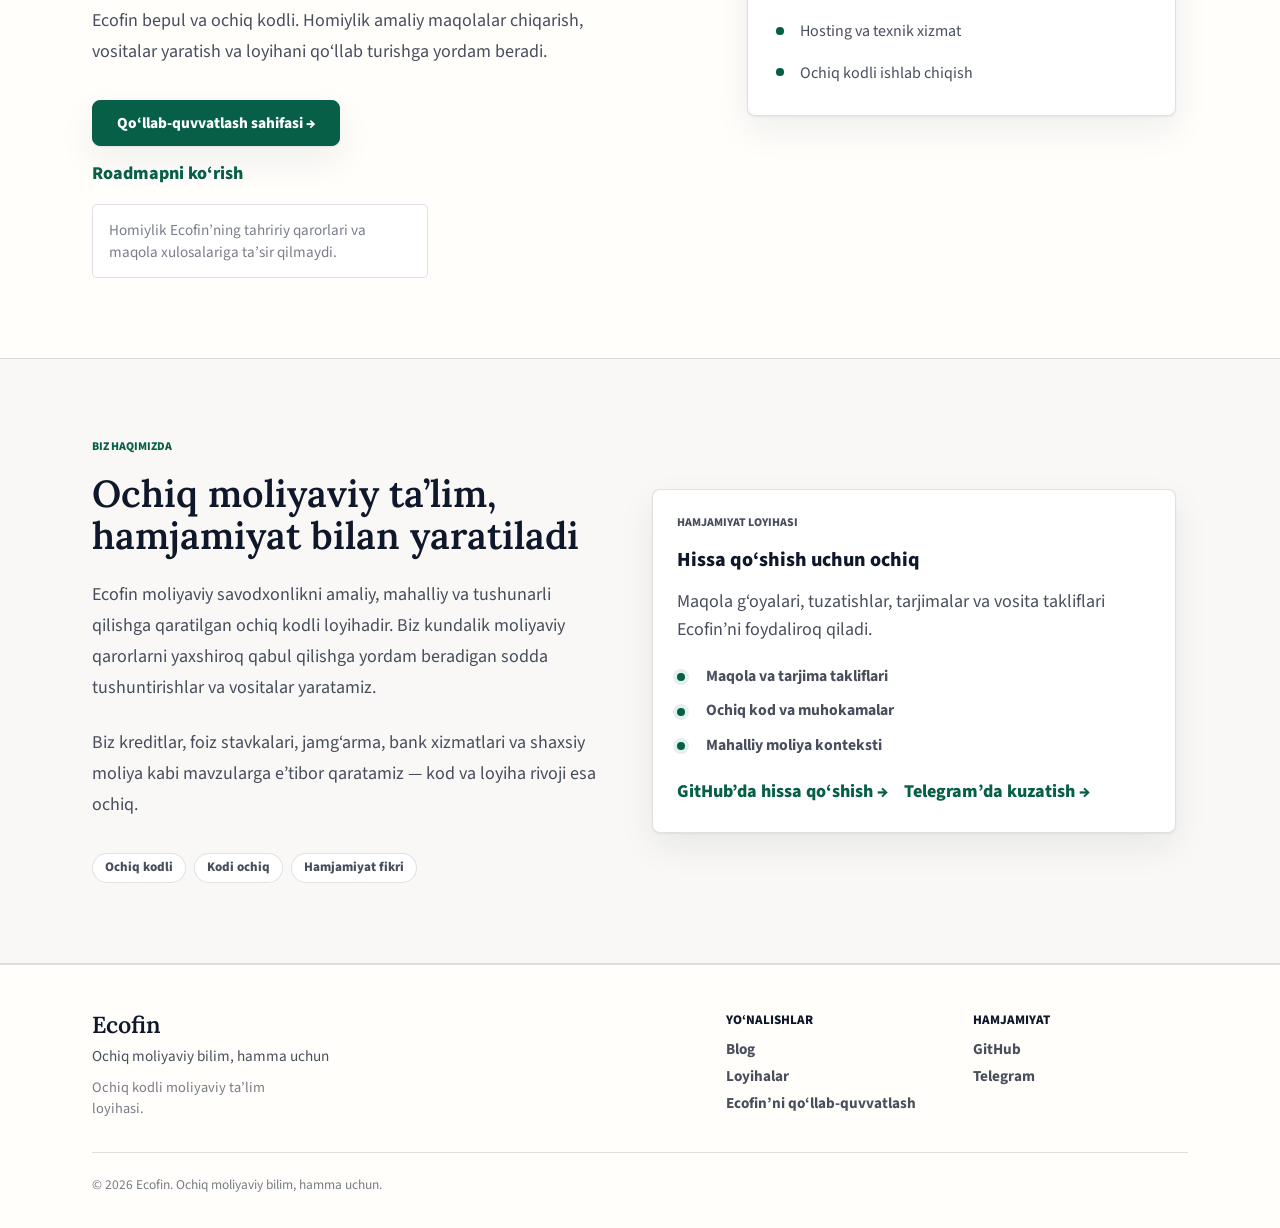
==== commit 9a82c881: "dedicated support page" ====
--- a/index.html
+++ b/index.html
@@ -4,224 +4,128 @@
         <meta charset="UTF-8" />
         <meta name="viewport" content="width=device-width, initial-scale=1.0" />
         <meta name="author" content="Ecofin" />
-        <meta
-            name="description"
-            content="Ecofin is a community-driven open-source financial education project."
-        />
-        <meta
-            property="og:title"
-            content="Finance and economics explained for everyone"
-        />
-        <meta
-            property="og:description"
-            content="Ecofin is a community-driven open-source financial education project."
-        />
+        <meta name="robots" content="index, follow" />
+        <meta name="description" content="Ecofin kredit, jamg‘arma, foiz stavkalari va bank xizmatlari bo‘yicha sodda qo‘llanmalar beradigan open-source moliyaviy ta’lim loyihasi." />
+        <meta property="og:title" content="Ecofin - moliyaviy savodxonlik sodda tilda" />
+        <meta property="og:description" content="Ecofin kredit, jamg‘arma, foiz stavkalari va bank xizmatlari bo‘yicha sodda qo‘llanmalar beradigan open-source moliyaviy ta’lim loyihasi." />
         <meta property="og:type" content="website" />
         <meta property="og:url" content="https://ecofin.uz/" />
         <meta property="og:site_name" content="Ecofin" />
+        <meta property="og:locale" content="uz_UZ" />
+        <meta property="og:image" content="https://ecofin.uz/assets/ecofin-favicon.png" />
+        <meta property="og:image:secure_url" content="https://ecofin.uz/assets/ecofin-favicon.png" />
+        <meta property="og:image:type" content="image/png" />
+        <meta property="og:image:width" content="152" />
+        <meta property="og:image:height" content="128" />
+        <meta property="og:image:alt" content="Ecofin - ochiq moliyaviy bilim, hamma uchun" />
+        <meta name="twitter:card" content="summary" />
+        <meta name="twitter:title" content="Ecofin - moliyaviy savodxonlik sodda tilda" />
+        <meta name="twitter:description" content="Ecofin kredit, jamg‘arma, foiz stavkalari va bank xizmatlari bo‘yicha sodda qo‘llanmalar beradigan open-source moliyaviy ta’lim loyihasi." />
+        <meta name="twitter:image" content="https://ecofin.uz/assets/ecofin-favicon.png" />
+        <meta name="twitter:image:alt" content="Ecofin - ochiq moliyaviy bilim, hamma uchun" />
         <meta name="theme-color" content="#fffefb" />
-        <title>Finance and economics explained for everyone</title>
-        <link
-            rel="shortcut icon"
-            href="assets/favicon.png"
-            type="image/x-icon"
-        />
+        <title>Moliyaviy savodxonlik sodda tilda | Ecofin</title>
+        <link rel="shortcut icon" href="/assets/ecofin-favicon.png" type="image/png" />
+        <link rel="apple-touch-icon" href="/assets/ecofin-favicon.png" />
         <link rel="canonical" href="https://ecofin.uz/" />
+        <link rel="alternate" hreflang="uz" href="https://ecofin.uz/" />
+        <link rel="alternate" hreflang="en" href="https://ecofin.uz/en/" />
+        <link rel="alternate" hreflang="ru" href="https://ecofin.uz/ru/" />
+        <link rel="alternate" hreflang="x-default" href="https://ecofin.uz/" />
         <link rel="preconnect" href="https://fonts.googleapis.com" />
         <link rel="preconnect" href="https://fonts.gstatic.com" crossorigin />
-        <link
-            href="https://fonts.googleapis.com/css2?family=Lora:wght@500;600;700&family=Source+Sans+3:wght@400;500;600;700;800&display=swap"
-            rel="stylesheet"
-        />
-        <link
-            href="https://cdn.jsdelivr.net/npm/bootstrap@5.3.8/dist/css/bootstrap.min.css"
-            rel="stylesheet"
-            integrity="sha384-sRIl4kxILFvY47J16cr9ZwB07vP4J8+LH7qKQnuqkuIAvNWLzeN8tE5YBujZqJLB"
-            crossorigin="anonymous"
-        />
+        <link href="https://fonts.googleapis.com/css2?family=Lora:wght@500;600;700&family=Source+Sans+3:wght@400;500;600;700;800&display=swap" rel="stylesheet" />
+        <link href="https://cdn.jsdelivr.net/npm/bootstrap@5.3.8/dist/css/bootstrap.min.css" rel="stylesheet" integrity="sha384-sRIl4kxILFvY47J16cr9ZwB07vP4J8+LH7qKQnuqkuIAvNWLzeN8tE5YBujZqJLB" crossorigin="anonymous" />
         <script>
             (() => {
                 try {
                     if (localStorage.getItem("ecofin-theme") === "dark") {
                         document.documentElement.dataset.theme = "dark";
-                        document
-                            .querySelector('meta[name="theme-color"]')
-                            ?.setAttribute("content", "#050807");
+                        document.querySelector('meta[name="theme-color"]')?.setAttribute("content", "#050807");
                     }
-                } catch {
-                    // Keep the light default when storage is unavailable.
-                }
+                } catch {}
             })();
         </script>
-        <link rel="stylesheet" href="style.css" />
-        <!-- Google tag (gtag.js) -->
-        <script
-            async
-            src="https://www.googletagmanager.com/gtag/js?id=G-R73J85XQ5N"
-        ></script>
+        <script type="application/ld+json">
+{
+            "@context": "https://schema.org",
+            "@graph": [
+                        {
+                                    "@type": "Organization",
+                                    "@id": "https://ecofin.uz/#organization",
+                                    "name": "Ecofin",
+                                    "url": "https://ecofin.uz/",
+                                    "logo": {
+                                                "@type": "ImageObject",
+                                                "url": "https://ecofin.uz/assets/ecofin-favicon.png",
+                                                "width": 152,
+                                                "height": 128
+                                    },
+                                    "sameAs": [
+                                                "https://github.com/ecofinuz",
+                                                "https://t.me/ecofin_uz"
+                                    ]
+                        },
+                        {
+                                    "@type": "WebSite",
+                                    "@id": "https://ecofin.uz/#website",
+                                    "url": "https://ecofin.uz/",
+                                    "name": "Ecofin",
+                                    "description": "Ecofin kredit, jamg‘arma, foiz stavkalari va bank xizmatlari bo‘yicha sodda qo‘llanmalar beradigan open-source moliyaviy ta’lim loyihasi.",
+                                    "publisher": {
+                                                "@id": "https://ecofin.uz/#organization"
+                                    },
+                                    "inLanguage": "uz"
+                        },
+                        {
+                                    "@type": "WebPage",
+                                    "@id": "https://ecofin.uz/#webpage",
+                                    "url": "https://ecofin.uz/",
+                                    "name": "Moliyaviy savodxonlik sodda tilda | Ecofin",
+                                    "description": "Ecofin kredit, jamg‘arma, foiz stavkalari va bank xizmatlari bo‘yicha sodda qo‘llanmalar beradigan open-source moliyaviy ta’lim loyihasi.",
+                                    "isPartOf": {
+                                                "@id": "https://ecofin.uz/#website"
+                                    },
+                                    "about": {
+                                                "@id": "https://ecofin.uz/#organization"
+                                    },
+                                    "inLanguage": "uz"
+                        }
+            ]
+}
+        </script>
+        <link rel="stylesheet" href="/style.css" />
+        <script async src="https://www.googletagmanager.com/gtag/js?id=G-R73J85XQ5N"></script>
         <script>
             window.dataLayer = window.dataLayer || [];
-            function gtag() {
-                dataLayer.push(arguments);
-            }
+            function gtag() { dataLayer.push(arguments); }
             gtag("js", new Date());
-
             gtag("config", "G-R73J85XQ5N");
         </script>
     </head>
     <body>
-        <nav
-            class="navbar navbar-expand-md site-nav sticky-top"
-            aria-label="Primary navigation"
-        >
+        <nav class="navbar navbar-expand-md site-nav sticky-top" aria-label="Asosiy navigatsiya">
             <div class="container">
-                <a
-                    href="/"
-                    class="navbar-brand nav-brand"
-                    aria-label="Ecofin home"
-                >
-                    <img
-                        src="assets/ecofin-favicon.png"
-                        alt=""
-                        class="nav-brand-logo"
-                        width="28"
-                        height="28"
-                    />
+                <a href="/" class="navbar-brand nav-brand" aria-label="Ecofin bosh sahifasi">
+                    <img src="/assets/ecofin-favicon.png" alt="" class="nav-brand-logo" width="28" height="28" />
                     <span class="nav-brand-copy">
                         <span class="nav-brand-name">Ecofin</span>
-                        <span class="nav-brand-tagline i18n" data-lang="uz">
-                            Ochiq moliyaviy bilim, hamma uchun
-                        </span>
-                        <span
-                            class="nav-brand-tagline i18n"
-                            data-lang="en"
-                            hidden
-                        >
-                            Open finance knowledge, for everyone
-                        </span>
-                        <span
-                            class="nav-brand-tagline i18n"
-                            data-lang="ru"
-                            hidden
-                        >
-                            Открытые финансовые знания, для всех
-                        </span>
+                        <span class="nav-brand-tagline">Ochiq moliyaviy bilim, hamma uchun</span>
                     </span>
                 </a>
-
-                <button
-                    class="navbar-toggler"
-                    type="button"
-                    data-bs-toggle="collapse"
-                    data-bs-target="#primaryNav"
-                    aria-controls="primaryNav"
-                    aria-expanded="false"
-                    aria-label="Toggle navigation"
-                >
+                <button class="navbar-toggler" type="button" data-bs-toggle="collapse" data-bs-target="#primaryNav" aria-controls="primaryNav" aria-expanded="false" aria-label="Navigatsiyani ochish">
                     <span class="navbar-toggler-icon"></span>
                 </button>
-
                 <div class="collapse navbar-collapse nav-menu" id="primaryNav">
-                    <div
-                        class="navbar-nav ms-md-auto align-items-md-center gap-md-2"
-                    >
-                        <a href="https://blog.ecofin.uz" class="nav-link">
-                            <span class="i18n" data-lang="uz">Blog</span>
-                            <span class="i18n" data-lang="en" hidden>Blog</span>
-                            <span class="i18n" data-lang="ru" hidden>Блог</span>
-                        </a>
-
-                        <a
-                            href="https://github.com/ecofinuz"
-                            target="_blank"
-                            rel="noopener noreferrer"
-                            class="nav-link"
-                        >
-                            GitHub
-                        </a>
-
-                        <div
-                            class="language-switch btn-group my-3 my-md-0"
-                            role="group"
-                            aria-label="Language selector"
-                        >
-                            <button
-                                class="language-option active"
-                                type="button"
-                                data-set-lang="uz"
-                                aria-pressed="true"
-                            >
-                                UZ
-                            </button>
-                            <button
-                                class="language-option"
-                                type="button"
-                                data-set-lang="en"
-                                aria-pressed="false"
-                            >
-                                EN
-                            </button>
-                            <button
-                                class="language-option"
-                                type="button"
-                                data-set-lang="ru"
-                                aria-pressed="false"
-                            >
-                                RU
-                            </button>
-                        </div>
-
-                        <button
-                            class="theme-toggle my-1 my-md-0"
-                            type="button"
-                            data-theme-toggle
-                            aria-label="Toggle color theme"
-                            aria-pressed="false"
-                        >
-                            <svg
-                                class="theme-toggle-icon theme-toggle-moon"
-                                width="18"
-                                height="18"
-                                viewBox="0 0 24 24"
-                                aria-hidden="true"
-                            >
-                                <path
-                                    d="M21 14.2A8.1 8.1 0 0 1 9.8 3 8.8 8.8 0 1 0 21 14.2Z"
-                                />
-                            </svg>
-                            <svg
-                                class="theme-toggle-icon theme-toggle-sun"
-                                width="18"
-                                height="18"
-                                viewBox="0 0 24 24"
-                                aria-hidden="true"
-                            >
-                                <circle cx="12" cy="12" r="4" />
-                                <path d="M12 2v2" />
-                                <path d="M12 20v2" />
-                                <path d="m4.93 4.93 1.41 1.41" />
-                                <path d="m17.66 17.66 1.41 1.41" />
-                                <path d="M2 12h2" />
-                                <path d="M20 12h2" />
-                                <path d="m6.34 17.66-1.41 1.41" />
-                                <path d="m19.07 4.93-1.41 1.41" />
-                            </svg>
+                    <div class="navbar-nav ms-md-auto align-items-md-center gap-md-2">
+                        <a href="https://blog.ecofin.uz" class="nav-link">Blog</a>
+                        <a href="https://github.com/ecofinuz" target="_blank" rel="noopener noreferrer" class="nav-link">GitHub</a>
+                        <nav class="language-switch btn-group my-3 my-md-0" aria-label="Til tanlash"><a href="/" class="language-option active" hreflang="uz" lang="uz" aria-current="page">UZ</a><a href="/en/" class="language-option" hreflang="en" lang="en">EN</a><a href="/ru/" class="language-option" hreflang="ru" lang="ru">RU</a></nav>
+                        <button class="theme-toggle my-1 my-md-0" type="button" data-theme-toggle aria-label="Rang mavzusini almashtirish" aria-pressed="false">
+                            <svg class="theme-toggle-icon theme-toggle-moon" width="18" height="18" viewBox="0 0 24 24" aria-hidden="true"><path d="M21 14.2A8.1 8.1 0 0 1 9.8 3 8.8 8.8 0 1 0 21 14.2Z" /></svg>
+                            <svg class="theme-toggle-icon theme-toggle-sun" width="18" height="18" viewBox="0 0 24 24" aria-hidden="true"><circle cx="12" cy="12" r="4" /><path d="M12 2v2" /><path d="M12 20v2" /><path d="m4.93 4.93 1.41 1.41" /><path d="m17.66 17.66 1.41 1.41" /><path d="M2 12h2" /><path d="M20 12h2" /><path d="m6.34 17.66-1.41 1.41" /><path d="m19.07 4.93-1.41 1.41" /></svg>
                         </button>
-
-                        <a
-                            href="#sponsors"
-                            class="btn button button-primary nav-support ms-md-1"
-                        >
-                            <span class="i18n" data-lang="uz"
-                                >Qo'llab-quvvatlash</span
-                            >
-                            <span class="i18n" data-lang="en" hidden
-                                >Support us</span
-                            >
-                            <span class="i18n" data-lang="ru" hidden
-                                >Поддержать</span
-                            >
-                        </a>
+                        <a href="/support/" class="btn button button-primary nav-support ms-md-1">Qo‘llab-quvvatlash</a>
                     </div>
                 </div>
             </div>
@@ -231,998 +135,118 @@
             <section class="hero container" aria-labelledby="hero-title">
                 <div class="row align-items-center g-5">
                     <div class="col-lg-7 col-xl-7 hero-copy">
-                        <p class="label-small i18n" data-lang="uz">
-                            Moliya sodda tilda
-                        </p>
-                        <p class="label-small i18n" data-lang="en" hidden>
-                            Finance, explained simply
-                        </p>
-                        <p class="label-small i18n" data-lang="ru" hidden>
-                            Финансы простым языком
-                        </p>
-
-                        <h1 id="hero-title" class="hero-title">
-                            <span class="i18n" data-lang="uz"
-                                >Moliya va iqtisod hammaga tushunarli
-                                tilda</span
-                            >
-                            <span class="i18n" data-lang="en" hidden
-                                >Finance and economics explained for
-                                everyone</span
-                            >
-                            <span class="i18n" data-lang="ru" hidden
-                                >Финансы и экономика понятным языком для
-                                каждого</span
-                            >
-                        </h1>
-
-                        <p class="hero-lede i18n" data-lang="uz">
-                            Kreditlar, jamg'arma, foiz stavkalari, bank
-                            xizmatlari va kundalik moliyaviy qarorlar bo'yicha
-                            sodda qo'llanmalarni o'qing.
-                        </p>
-                        <p class="hero-lede i18n" data-lang="en" hidden>
-                            Read clear guides on loans, saving, interest rates,
-                            banking, and everyday financial decisions.
-                        </p>
-                        <p class="hero-lede i18n" data-lang="ru" hidden>
-                            Читайте понятные материалы о кредитах, сбережениях,
-                            процентных ставках, банках и повседневных финансовых
-                            решениях.
-                        </p>
-
-                        <div
-                            class="d-flex flex-column flex-sm-row gap-3 hero-actions"
-                        >
-                            <a
-                                href="https://blog.ecofin.uz"
-                                class="btn button button-primary i18n"
-                                data-lang="uz"
-                            >
-                                Blogni o'qish
-                            </a>
-                            <a
-                                href="https://blog.ecofin.uz/en/"
-                                class="btn button button-primary i18n"
-                                data-lang="en"
-                                hidden
-                            >
-                                Read the blog
-                            </a>
-                            <a
-                                href="https://blog.ecofin.uz/ru/"
-                                class="btn button button-primary i18n"
-                                data-lang="ru"
-                                hidden
-                            >
-                                Читать блог
-                            </a>
-                        </div>
-                    </div>
-
+                        <p class="label-small">Moliya sodda tilda</p>
+                        <h1 id="hero-title" class="hero-title">Moliya va iqtisod hammaga tushunarli tilda</h1>
+                        <p class="hero-lede">Kreditlar, jamg‘arma, foiz stavkalari, bank xizmatlari va kundalik moliyaviy qarorlar bo‘yicha sodda qo‘llanmalarni o‘qing.</p>
+                        <div class="d-flex flex-column flex-sm-row gap-3 hero-actions">
+                            <a href="https://blog.ecofin.uz/kredit/kredit-olishdan-oldingi-5-qadam/" class="btn button button-primary">Kredit olishdan oldingi 5 qadam</a>
+                        </div>
+                        <p class="hero-note">Bepul, ochiq kodli va amaliy moliyaviy savodxonlik uchun yaratilgan.</p>
+                    </div>
                     <div class="col-lg-5 col-xl-4 offset-xl-1">
                         <article class="hero-start-card">
-                            <p class="label-small i18n" data-lang="uz">
-                                Shu yerdan boshlang
-                            </p>
-                            <p class="label-small i18n" data-lang="en" hidden>
-                                Start here
-                            </p>
-                            <p class="label-small i18n" data-lang="ru" hidden>
-                                Начните здесь
-                            </p>
-
-                            <h2 class="hero-start-title">
-                                <span class="i18n" data-lang="uz"
-                                    >Foiz stavkasi qanday belgilanadi?</span
-                                >
-                                <span class="i18n" data-lang="en" hidden
-                                    >How Are Interest Rates Set?</span
-                                >
-                                <span class="i18n" data-lang="ru" hidden
-                                    >Как формируется процентная ставка?</span
-                                >
-                            </h2>
-
-                            <p
-                                class="hero-start-description i18n"
-                                data-lang="uz"
-                            >
-                                49% stavka qayerdan keladi?
-                            </p>
-                            <p
-                                class="hero-start-description i18n"
-                                data-lang="en"
-                                hidden
-                            >
-                                Where does a 49% rate come from?
-                            </p>
-                            <p
-                                class="hero-start-description i18n"
-                                data-lang="ru"
-                                hidden
-                            >
-                                Откуда берется ставка 49%?
-                            </p>
-
-                            <a
-                                href="https://blog.ecofin.uz/kredit/foiz-stavkasi-qanday-belgilanadi/"
-                                class="text-link hero-start-link i18n"
-                                data-lang="uz"
-                            >
-                                Maqolani o'qish →
-                            </a>
-                            <a
-                                href="https://blog.ecofin.uz/en/loan/how-rates-are-determined/"
-                                class="text-link hero-start-link i18n"
-                                data-lang="en"
-                                hidden
-                            >
-                                Read article →
-                            </a>
-                            <a
-                                href="https://blog.ecofin.uz/ru/kredit/kak-formiruetsya-protsentnaya-stavka/"
-                                class="text-link hero-start-link i18n"
-                                data-lang="ru"
-                                hidden
-                            >
-                                Читать статью →
-                            </a>
+                            <p class="label-small">Amaliy vosita</p>
+                            <h2 class="hero-start-title">Annuitet kredit kalkulyatori</h2>
+                            <p class="hero-start-description">Oylik to‘lov ichida qanchasi foiz, qanchasi asosiy qarz?</p>
+                            <a href="https://blog.ecofin.uz/kredit/kredit-qanday-ishlaydi/#annuitet" class="text-link hero-start-link">Kalkulyatorni ko‘rish →</a>
                         </article>
                     </div>
                 </div>
             </section>
 
-            <section
-                id="projects"
-                class="page-section"
-                aria-labelledby="projects-title"
-            >
+            <section id="projects" class="page-section section-band" aria-labelledby="projects-title">
                 <div class="container">
-                    <p class="section-label i18n" data-lang="uz">Loyihalar</p>
-                    <p class="section-label i18n" data-lang="en" hidden>
-                        Projects
-                    </p>
-                    <p class="section-label i18n" data-lang="ru" hidden>
-                        Проекты
-                    </p>
-
                     <div class="section-heading-row">
-                        <h2 id="projects-title">
-                            <span class="i18n" data-lang="uz"
-                                >Ecofin nimalar yaratmoqda</span
-                            >
-                            <span class="i18n" data-lang="en" hidden
-                                >What Ecofin is building</span
-                            >
-                            <span class="i18n" data-lang="ru" hidden
-                                >Что создает Ecofin</span
-                            >
-                        </h2>
-                        <p class="section-subtitle i18n" data-lang="uz">
-                            Ecofin amaliy moliyaviy ta'limdan boshlanadi va
-                            odamlar ishlata oladigan vositalarga aylanadi.
-                        </p>
-                        <p class="section-subtitle i18n" data-lang="en" hidden>
-                            Ecofin starts with practical financial education and
-                            grows into tools people can use.
-                        </p>
-                        <p class="section-subtitle i18n" data-lang="ru" hidden>
-                            Ecofin начинается с практического финансового
-                            образования и развивается в инструменты, которыми
-                            можно пользоваться.
-                        </p>
-                    </div>
-
+                        <p class="section-label">Loyihalar</p>
+                        <h2 id="projects-title">Ecofin nimalar yaratmoqda</h2>
+                        <p class="section-subtitle">Ecofin amaliy moliyaviy ta’limdan boshlanadi va odamlar ishlata oladigan vositalarga aylanadi.</p>
+                    </div>
                     <div class="row g-4">
-                        <div class="col-12 col-md-4">
-                            <article
-                                class="card info-card project-card project-card--passive h-100"
-                            >
-                                <div class="card-body">
-                                    <div class="card-topline">
-                                        <p class="eyebrow">
-                                            <span class="i18n" data-lang="uz"
-                                                >O'rganing</span
-                                            >
-                                            <span
-                                                class="i18n"
-                                                data-lang="en"
-                                                hidden
-                                                >Learn</span
-                                            >
-                                            <span
-                                                class="i18n"
-                                                data-lang="ru"
-                                                hidden
-                                                >Учитесь</span
-                                            >
-                                        </p>
-                                        <span class="badge">
-                                            <span class="i18n" data-lang="uz"
-                                                >Ishlayapti</span
-                                            >
-                                            <span
-                                                class="i18n"
-                                                data-lang="en"
-                                                hidden
-                                                >Live</span
-                                            >
-                                            <span
-                                                class="i18n"
-                                                data-lang="ru"
-                                                hidden
-                                                >Доступно</span
-                                            >
-                                        </span>
-                                    </div>
-                                    <h3>
-                                        <span class="i18n" data-lang="uz"
-                                            >Moliyani sodda tilda
-                                            o'rganing</span
-                                        >
-                                        <span class="i18n" data-lang="en" hidden
-                                            >Learn finance in plain
-                                            language</span
-                                        >
-                                        <span class="i18n" data-lang="ru" hidden
-                                            >Изучайте финансы простым
-                                            языком</span
-                                        >
-                                    </h3>
-                                    <p
-                                        class="project-card-copy i18n"
-                                        data-lang="uz"
-                                    >
-                                        Kreditlar, foiz stavkalari, inflyatsiya,
-                                        bank xizmatlari va kundalik pul
-                                        qarorlari bo'yicha qo'llanmalar.
-                                    </p>
-                                    <p
-                                        class="project-card-copy i18n"
-                                        data-lang="en"
-                                        hidden
-                                    >
-                                        Guides on loans, interest rates,
-                                        inflation, banking, and everyday money
-                                        decisions.
-                                    </p>
-                                    <p
-                                        class="project-card-copy i18n"
-                                        data-lang="ru"
-                                        hidden
-                                    >
-                                        Материалы о кредитах, процентных
-                                        ставках, инфляции, банках и повседневных
-                                        денежных решениях.
-                                    </p>
-                                    <a
-                                        href="https://blog.ecofin.uz"
-                                        class="text-link i18n"
-                                        data-lang="uz"
-                                        >Blogni o'qish →</a
-                                    >
-                                    <a
-                                        href="https://blog.ecofin.uz/en/"
-                                        class="text-link i18n"
-                                        data-lang="en"
-                                        hidden
-                                        >Read the blog →</a
-                                    >
-                                    <a
-                                        href="https://blog.ecofin.uz/ru/"
-                                        class="text-link i18n"
-                                        data-lang="ru"
-                                        hidden
-                                        >Читать блог →</a
-                                    >
-                                </div>
-                            </article>
-                        </div>
-
-                        <div class="col-12 col-md-4">
-                            <article class="card info-card project-card h-100">
-                                <div class="card-body">
-                                    <div class="card-topline">
-                                        <p class="eyebrow">
-                                            <span class="i18n" data-lang="uz"
-                                                >Amalda qo'llang</span
-                                            >
-                                            <span
-                                                class="i18n"
-                                                data-lang="en"
-                                                hidden
-                                                >Practice</span
-                                            >
-                                            <span
-                                                class="i18n"
-                                                data-lang="ru"
-                                                hidden
-                                                >Практикуйтесь</span
-                                            >
-                                        </p>
-                                        <span class="badge">
-                                            <span class="i18n" data-lang="uz"
-                                                >Tez kunda</span
-                                            >
-                                            <span
-                                                class="i18n"
-                                                data-lang="en"
-                                                hidden
-                                                >Coming soon</span
-                                            >
-                                            <span
-                                                class="i18n"
-                                                data-lang="ru"
-                                                hidden
-                                                >Скоро</span
-                                            >
-                                        </span>
-                                    </div>
-                                    <h3>
-                                        <span class="i18n" data-lang="uz"
-                                            >Sodda vositalar bilan mashq
-                                            qiling</span
-                                        >
-                                        <span class="i18n" data-lang="en" hidden
-                                            >Practice with simple tools</span
-                                        >
-                                        <span class="i18n" data-lang="ru" hidden
-                                            >Практикуйтесь с простыми
-                                            инструментами</span
-                                        >
-                                    </h3>
-                                    <p
-                                        class="project-card-copy i18n"
-                                        data-lang="uz"
-                                    >
-                                        Mahalliy foydalanuvchilar uchun budjet,
-                                        kalkulyatorlar va shaxsiy moliya
-                                        vositalari.
-                                    </p>
-                                    <p
-                                        class="project-card-copy i18n"
-                                        data-lang="en"
-                                        hidden
-                                    >
-                                        Budgeting, calculators, and personal
-                                        finance tools designed for local users.
-                                    </p>
-                                    <p
-                                        class="project-card-copy i18n"
-                                        data-lang="ru"
-                                        hidden
-                                    >
-                                        Бюджетирование, калькуляторы и
-                                        инструменты личных финансов для
-                                        локальных пользователей.
-                                    </p>
-                                </div>
-                            </article>
-                        </div>
-
-                        <div class="col-12 col-md-4">
-                            <article class="card info-card project-card h-100">
-                                <div class="card-body">
-                                    <p class="eyebrow">
-                                        <span class="i18n" data-lang="uz"
-                                            >Ochiq yaratiladi</span
-                                        >
-                                        <span class="i18n" data-lang="en" hidden
-                                            >Build in public</span
-                                        >
-                                        <span class="i18n" data-lang="ru" hidden
-                                            >Открытая разработка</span
-                                        >
-                                    </p>
-                                    <h3>
-                                        <span class="i18n" data-lang="uz"
-                                            >Ochiq tarzda quriladi</span
-                                        >
-                                        <span class="i18n" data-lang="en" hidden
-                                            >Built in public</span
-                                        >
-                                        <span class="i18n" data-lang="ru" hidden
-                                            >Создается открыто</span
-                                        >
-                                    </h3>
-                                    <p
-                                        class="project-card-copy i18n"
-                                        data-lang="uz"
-                                    >
-                                        Ecofin kodi, rejasi va tajribalari
-                                        o'rganish, qayta ishlatish va hissa
-                                        qo'shish uchun ochiq.
-                                    </p>
-                                    <p
-                                        class="project-card-copy i18n"
-                                        data-lang="en"
-                                        hidden
-                                    >
-                                        Ecofin's code, roadmap, and experiments
-                                        are open for learning, reuse, and
-                                        contribution.
-                                    </p>
-                                    <p
-                                        class="project-card-copy i18n"
-                                        data-lang="ru"
-                                        hidden
-                                    >
-                                        Код, планы и эксперименты Ecofin открыты
-                                        для изучения, повторного использования и
-                                        участия.
-                                    </p>
-                                    <a
-                                        href="https://github.com/ecofinuz"
-                                        target="_blank"
-                                        rel="noopener noreferrer"
-                                        class="text-link"
-                                    >
-                                        <span class="i18n" data-lang="uz"
-                                            >GitHub'da ko'rish →</span
-                                        >
-                                        <span class="i18n" data-lang="en" hidden
-                                            >View GitHub →</span
-                                        >
-                                        <span class="i18n" data-lang="ru" hidden
-                                            >Смотреть на GitHub →</span
-                                        >
-                                    </a>
-                                </div>
-                            </article>
-                        </div>
+                        <div class="col-md-6 col-lg-4 d-flex">
+                    <article class="card info-card project-card">
+                        <div class="card-body">
+                            <div class="card-topline">
+                                <p class="eyebrow">O‘rganing</p>
+                                <span class="badge">Ishlayapti</span>
+                            </div>
+                            <h3>Moliyani sodda tilda o‘rganing</h3>
+                            <p class="project-card-copy">Kreditlar, foiz stavkalari, inflyatsiya, bank xizmatlari va kundalik pul qarorlari bo‘yicha qo‘llanmalar.</p>
+                            <a href="https://blog.ecofin.uz" class="text-link">Blogni o‘qish →</a>
+                        </div>
+                    </article></div>
+                        <div class="col-md-6 col-lg-4 d-flex">
+                    <article class="card info-card project-card project-card--passive">
+                        <div class="card-body">
+                            <div class="card-topline">
+                                <p class="eyebrow">Amalda qo‘llang</p>
+                                <span class="badge">Tez kunda</span>
+                            </div>
+                            <h3>Sodda vositalar bilan mashq qiling</h3>
+                            <p class="project-card-copy">Mahalliy foydalanuvchilar uchun budjet, kalkulyatorlar va shaxsiy moliya vositalari.</p>
+
+                        </div>
+                    </article></div>
+                        <div class="col-md-6 col-lg-4 d-flex">
+                    <article class="card info-card project-card">
+                        <div class="card-body">
+                            <div class="card-topline">
+                                <p class="eyebrow">Ochiq yaratiladi</p>
+
+                            </div>
+                            <h3>Ochiq tarzda quriladi</h3>
+                            <p class="project-card-copy">Ecofin kodi, rejasi va tajribalari o‘rganish, qayta ishlatish va hissa qo‘shish uchun ochiq.</p>
+                            <a href="https://github.com/ecofinuz" class="text-link" target="_blank" rel="noopener noreferrer">GitHub’da ko‘rish →</a>
+                        </div>
+                    </article></div>
                     </div>
                 </div>
             </section>
 
-            <section
-                id="sponsors"
-                class="page-section section-band sponsors-section"
-                aria-labelledby="sponsors-title"
-            >
+            <section id="support" class="page-section" aria-labelledby="support-title">
                 <div class="container">
                     <div class="row g-5 align-items-start">
                         <div class="col-lg-6 section-copy">
-                            <p class="section-label i18n" data-lang="uz">
-                                Ecofin'ni qo'llab-quvvatlang
-                            </p>
-                            <p class="section-label i18n" data-lang="en" hidden>
-                                Support Ecofin
-                            </p>
-                            <p class="section-label i18n" data-lang="ru" hidden>
-                                Поддержите Ecofin
-                            </p>
-
-                            <h2 id="sponsors-title">
-                                <span class="i18n" data-lang="uz"
-                                    >Moliyaviy ta'lim bepul qolishiga yordam
-                                    bering</span
-                                >
-                                <span class="i18n" data-lang="en" hidden
-                                    >Keep financial education free</span
-                                >
-                                <span class="i18n" data-lang="ru" hidden
-                                    >Помогите сохранить финансовое образование
-                                    бесплатным</span
-                                >
-                            </h2>
-
-                            <p class="i18n" data-lang="uz">
-                                Ecofin bepul va ochiq kodli. Homiylik amaliy
-                                maqolalar chiqarish, vositalar yaratish va
-                                loyihani qo'llab turishga yordam beradi.
-                            </p>
-                            <p class="i18n" data-lang="en" hidden>
-                                Ecofin is free and open-source. Sponsorship
-                                helps us publish practical articles, build
-                                tools, and maintain the project.
-                            </p>
-                            <p class="i18n" data-lang="ru" hidden>
-                                Ecofin бесплатный и с открытым исходным кодом.
-                                Поддержка помогает выпускать практические
-                                материалы, создавать инструменты и поддерживать
-                                проект.
-                            </p>
-
+                            <p class="section-label">Ecofin’ni qo‘llab-quvvatlang</p>
+                            <h2 id="support-title">Moliyaviy ta’lim bepul qolishiga yordam bering</h2>
+                            <p>Ecofin bepul va ochiq kodli. Homiylik amaliy maqolalar chiqarish, vositalar yaratish va loyihani qo‘llab turishga yordam beradi.</p>
                             <div class="support-actions">
-                                <a
-                                    class="btn button button-primary support-service-link"
-                                    data-support-service-link
-                                    target="_blank"
-                                    rel="noopener noreferrer"
-                                    hidden
-                                >
-                                    <span class="i18n" data-lang="uz"
-                                        >Tirikchilik orqali qo'llab-quvvatlash
-                                        →</span
-                                    >
-                                    <span class="i18n" data-lang="en" hidden
-                                        >Support on Tirikchilik →</span
-                                    >
-                                    <span class="i18n" data-lang="ru" hidden
-                                        >Поддержать через Tirikchilik →</span
-                                    >
-                                </a>
-
-                                <p
-                                    class="support-service-note"
-                                    data-support-service-note
-                                >
-                                    <span class="i18n" data-lang="uz">
-                                        Tirikchilik orqali qo'llab-quvvatlash
-                                        tez kunda qo'shiladi.
-                                    </span>
-                                    <span class="i18n" data-lang="en" hidden>
-                                        Tirikchilik support integration is
-                                        coming soon.
-                                    </span>
-                                    <span class="i18n" data-lang="ru" hidden>
-                                        Поддержка через Tirikchilik скоро
-                                        появится.
-                                    </span>
-                                </p>
-
-                                <a
-                                    href="#direct-transfer"
-                                    class="text-link support-direct-link"
-                                >
-                                    <span class="i18n" data-lang="uz"
-                                        >To'g'ridan-to'g'ri o'tkazma
-                                        kerakmi?</span
-                                    >
-                                    <span class="i18n" data-lang="en" hidden
-                                        >Prefer direct transfer?</span
-                                    >
-                                    <span class="i18n" data-lang="ru" hidden
-                                        >Предпочитаете прямой перевод?</span
-                                    >
-                                </a>
+                                <a href="/support/" class="btn button button-primary">Qo‘llab-quvvatlash sahifasi →</a>
+                                <a href="https://github.com/ecofinuz/.github/blob/main/roadmap.md" target="_blank" rel="noopener noreferrer" class="text-link support-direct-link">Roadmapni ko‘rish</a>
+                                <p class="support-service-note">Homiylik Ecofin’ning tahririy qarorlari va maqola xulosalariga ta’sir qilmaydi.</p>
                             </div>
                         </div>
-
                         <div class="col-lg-5 offset-lg-1">
                             <article class="card info-card funding-card">
                                 <div class="card-body">
-                                    <h3>
-                                        <span class="i18n" data-lang="uz"
-                                            >Homiylik nimalarga yordam
-                                            beradi</span
-                                        >
-                                        <span class="i18n" data-lang="en" hidden
-                                            >What your support helps fund</span
-                                        >
-                                        <span class="i18n" data-lang="ru" hidden
-                                            >На что помогает поддержка</span
-                                        >
-                                    </h3>
-                                    <ul class="funding-list">
-                                        <li>
-                                            <span class="i18n" data-lang="uz"
-                                                >Yangi maqolalar va
-                                                tarjimalar</span
-                                            >
-                                            <span
-                                                class="i18n"
-                                                data-lang="en"
-                                                hidden
-                                                >New articles and
-                                                translations</span
-                                            >
-                                            <span
-                                                class="i18n"
-                                                data-lang="ru"
-                                                hidden
-                                                >Новые статьи и переводы</span
-                                            >
-                                        </li>
-                                        <li>
-                                            <span class="i18n" data-lang="uz"
-                                                >Interaktiv moliyaviy
-                                                vositalar</span
-                                            >
-                                            <span
-                                                class="i18n"
-                                                data-lang="en"
-                                                hidden
-                                                >Interactive financial
-                                                tools</span
-                                            >
-                                            <span
-                                                class="i18n"
-                                                data-lang="ru"
-                                                hidden
-                                                >Интерактивные финансовые
-                                                инструменты</span
-                                            >
-                                        </li>
-                                        <li>
-                                            <span class="i18n" data-lang="uz"
-                                                >Hosting va texnik xizmat</span
-                                            >
-                                            <span
-                                                class="i18n"
-                                                data-lang="en"
-                                                hidden
-                                                >Hosting and maintenance</span
-                                            >
-                                            <span
-                                                class="i18n"
-                                                data-lang="ru"
-                                                hidden
-                                                >Хостинг и поддержка</span
-                                            >
-                                        </li>
-                                        <li>
-                                            <span class="i18n" data-lang="uz"
-                                                >Ochiq kodli ishlab
-                                                chiqish</span
-                                            >
-                                            <span
-                                                class="i18n"
-                                                data-lang="en"
-                                                hidden
-                                                >Open-source development</span
-                                            >
-                                            <span
-                                                class="i18n"
-                                                data-lang="ru"
-                                                hidden
-                                                >Open-source разработка</span
-                                            >
-                                        </li>
-                                    </ul>
+                                    <h3>Homiylik nimalarga yordam beradi</h3>
+                                    <ul class="funding-list"><li>Yangi maqolalar va tarjimalar</li><li>Interaktiv moliyaviy vositalar</li><li>Hosting va texnik xizmat</li><li>Ochiq kodli ishlab chiqish</li></ul>
                                 </div>
                             </article>
-
-                            <article
-                                id="direct-transfer"
-                                class="card info-card direct-transfer-card"
-                            >
-                                <div class="card-body">
-                                    <p class="eyebrow">
-                                        <span class="i18n" data-lang="uz"
-                                            >To'g'ridan-to'g'ri o'tkazma</span
-                                        >
-                                        <span class="i18n" data-lang="en" hidden
-                                            >Direct transfer</span
-                                        >
-                                        <span class="i18n" data-lang="ru" hidden
-                                            >Прямой перевод</span
-                                        >
-                                    </p>
-                                    <div class="transfer-details">
-                                        <div class="direct-transfer-row">
-                                            <span class="transfer-label">
-                                                <span
-                                                    class="i18n"
-                                                    data-lang="uz"
-                                                    >Karta</span
-                                                >
-                                                <span
-                                                    class="i18n"
-                                                    data-lang="en"
-                                                    hidden
-                                                    >Card</span
-                                                >
-                                                <span
-                                                    class="i18n"
-                                                    data-lang="ru"
-                                                    hidden
-                                                    >Карта</span
-                                                >
-                                            </span>
-                                            <strong>9860 0201 2078 0810</strong>
-                                            <button
-                                                class="copy-button"
-                                                type="button"
-                                                data-copy-value="9860 0201 2078 0810"
-                                                data-copy-copied-uz="Karta nusxalandi"
-                                                data-copy-copied-en="Card copied"
-                                                data-copy-copied-ru="Карта скопирована"
-                                                data-copy-failed-uz="Nusxalab bo'lmadi"
-                                                data-copy-failed-en="Could not copy"
-                                                data-copy-failed-ru="Не удалось скопировать"
-                                            >
-                                                <span
-                                                    class="i18n"
-                                                    data-lang="uz"
-                                                    >Nusxalash</span
-                                                >
-                                                <span
-                                                    class="i18n"
-                                                    data-lang="en"
-                                                    hidden
-                                                    >Copy</span
-                                                >
-                                                <span
-                                                    class="i18n"
-                                                    data-lang="ru"
-                                                    hidden
-                                                    >Копировать</span
-                                                >
-                                            </button>
-                                            <span
-                                                class="copy-status"
-                                                data-copy-status
-                                                aria-live="polite"
-                                            ></span>
-                                        </div>
-
-                                        <div class="direct-transfer-row">
-                                            <span class="transfer-label"
-                                                >Email</span
-                                            >
-                                            <strong
-                                                >hojiakbar@barotov.uz</strong
-                                            >
-                                            <button
-                                                class="copy-button"
-                                                type="button"
-                                                data-copy-value="hojiakbar@barotov.uz"
-                                                data-copy-copied-uz="Email nusxalandi"
-                                                data-copy-copied-en="Email copied"
-                                                data-copy-copied-ru="Email скопирован"
-                                                data-copy-failed-uz="Nusxalab bo'lmadi"
-                                                data-copy-failed-en="Could not copy"
-                                                data-copy-failed-ru="Не удалось скопировать"
-                                            >
-                                                <span
-                                                    class="i18n"
-                                                    data-lang="uz"
-                                                    >Nusxalash</span
-                                                >
-                                                <span
-                                                    class="i18n"
-                                                    data-lang="en"
-                                                    hidden
-                                                    >Copy</span
-                                                >
-                                                <span
-                                                    class="i18n"
-                                                    data-lang="ru"
-                                                    hidden
-                                                    >Копировать</span
-                                                >
-                                            </button>
-                                            <span
-                                                class="copy-status"
-                                                data-copy-status
-                                                aria-live="polite"
-                                            ></span>
-                                        </div>
-                                    </div>
-                                </div>
-                            </article>
                         </div>
                     </div>
                 </div>
             </section>
 
-            <section
-                id="about"
-                class="page-section section-band about-section"
-                aria-labelledby="about-title"
-            >
+            <section id="about" class="page-section section-band" aria-labelledby="about-title">
                 <div class="container">
-                    <div class="row g-5 align-items-start">
+                    <div class="row g-5 align-items-center">
                         <div class="col-lg-6 section-copy">
-                            <p class="section-label i18n" data-lang="uz">
-                                Biz haqimizda
-                            </p>
-                            <p class="section-label i18n" data-lang="en" hidden>
-                                About
-                            </p>
-                            <p class="section-label i18n" data-lang="ru" hidden>
-                                О нас
-                            </p>
-
-                            <h2 id="about-title">
-                                <span class="i18n" data-lang="uz"
-                                    >Hamjamiyat qurayotgan ochiq moliyaviy
-                                    ta'lim</span
-                                >
-                                <span class="i18n" data-lang="en" hidden
-                                    >Open financial education, built by the
-                                    community</span
-                                >
-                                <span class="i18n" data-lang="ru" hidden
-                                    >Открытое финансовое образование,
-                                    создаваемое сообществом</span
-                                >
-                            </h2>
-                            <p class="i18n" data-lang="uz">
-                                Ecofin moliyaviy savodxonlikni amaliy, mahalliy
-                                va tushunarli qilishga qaratilgan hamjamiyatga
-                                ochiq, open-source loyihadir. Maqolalar,
-                                vositalar va tajribalar omma uchun ochiq
-                                yaratiladi.
-                            </p>
-                            <p class="i18n" data-lang="en" hidden>
-                                Ecofin is a community-driven open-source project
-                                that makes financial literacy practical, local,
-                                and easier to understand. Articles, tools, and
-                                experiments are built in public for anyone to
-                                read, use, and improve.
-                            </p>
-                            <p class="i18n" data-lang="ru" hidden>
-                                Ecofin — open-source проект, развиваемый
-                                сообществом. Он делает финансовую грамотность
-                                практичной, локальной и понятной. Материалы,
-                                инструменты и эксперименты создаются публично,
-                                чтобы ими можно было пользоваться и улучшать их.
-                            </p>
-                            <p class="i18n" data-lang="uz">
-                                Loyiha kreditlar, foiz stavkalari, jamg'arma,
-                                bank xizmatlari va shaxsiy moliya kabi
-                                mavzularga e'tibor qaratadi — kod, yo'l xaritasi
-                                va fikr-mulohaza jarayoni esa ochiq.
-                            </p>
-                            <p class="i18n" data-lang="en" hidden>
-                                The project focuses on loans, interest rates,
-                                saving, banking, and personal finance — with
-                                transparent code, public progress, and community
-                                feedback.
-                            </p>
-                            <p class="i18n" data-lang="ru" hidden>
-                                Проект фокусируется на кредитах, процентных
-                                ставках, сбережениях, банках и личных финансах —
-                                с открытым кодом, публичным прогрессом и
-                                обратной связью сообщества.
-                            </p>
-
-                            <div class="about-trust-row">
-                                <span>
-                                    <span class="i18n" data-lang="uz"
-                                        >Ochiq kodli</span
-                                    >
-                                    <span class="i18n" data-lang="en" hidden
-                                        >Open-source</span
-                                    >
-                                    <span class="i18n" data-lang="ru" hidden
-                                        >Open-source</span
-                                    >
-                                </span>
-                                <span>
-                                    <span class="i18n" data-lang="uz"
-                                        >Kodi ochiq</span
-                                    >
-                                    <span class="i18n" data-lang="en" hidden
-                                        >Public code</span
-                                    >
-                                    <span class="i18n" data-lang="ru" hidden
-                                        >Открытый код</span
-                                    >
-                                </span>
-                                <span>
-                                    <span class="i18n" data-lang="uz"
-                                        >Hamjamiyat fikri</span
-                                    >
-                                    <span class="i18n" data-lang="en" hidden
-                                        >Community feedback</span
-                                    >
-                                    <span class="i18n" data-lang="ru" hidden
-                                        >Обратная связь сообщества</span
-                                    >
-                                </span>
-                            </div>
-                        </div>
-
+                            <p class="section-label">Biz haqimizda</p>
+                            <h2 id="about-title">Ochiq moliyaviy ta’lim, hamjamiyat bilan yaratiladi</h2>
+                            <p>Ecofin moliyaviy savodxonlikni amaliy, mahalliy va tushunarli qilishga qaratilgan ochiq kodli loyihadir. Biz kundalik moliyaviy qarorlarni yaxshiroq qabul qilishga yordam beradigan sodda tushuntirishlar va vositalar yaratamiz.</p>
+                            <p>Biz kreditlar, foiz stavkalari, jamg‘arma, bank xizmatlari va shaxsiy moliya kabi mavzularga e’tibor qaratamiz — kod va loyiha rivoji esa ochiq.</p>
+                            <div class="about-trust-row"><span>Ochiq kodli</span><span>Kodi ochiq</span><span>Hamjamiyat fikri</span></div>
+                        </div>
                         <div class="col-lg-6">
                             <article class="card community-panel">
                                 <div class="card-body">
-                                    <p class="section-label community-label">
-                                        <span class="i18n" data-lang="uz"
-                                            >Hamjamiyat loyihasi</span
-                                        >
-                                        <span class="i18n" data-lang="en" hidden
-                                            >Community project</span
-                                        >
-                                        <span class="i18n" data-lang="ru" hidden
-                                            >Проект сообщества</span
-                                        >
-                                    </p>
-                                    <h3>
-                                        <span class="i18n" data-lang="uz"
-                                            >Hissa qo'shish uchun ochiq</span
-                                        >
-                                        <span class="i18n" data-lang="en" hidden
-                                            >Open to contributors</span
-                                        >
-                                        <span class="i18n" data-lang="ru" hidden
-                                            >Открыт для участия</span
-                                        >
-                                    </h3>
-                                    <p>
-                                        <span class="i18n" data-lang="uz">
-                                            Maqola takliflari, tuzatishlar,
-                                            tarjimalar va vosita g'oyalari
-                                            Ecofin foydaliroq bo'lishiga yordam
-                                            beradi.
-                                        </span>
-                                        <span class="i18n" data-lang="en" hidden>
-                                            Article ideas, corrections,
-                                            translations, and tool proposals help
-                                            Ecofin become more useful.
-                                        </span>
-                                        <span class="i18n" data-lang="ru" hidden>
-                                            Идеи для статей, исправления,
-                                            переводы и предложения для
-                                            инструментов помогают Ecofin быть
-                                            полезнее.
-                                        </span>
-                                    </p>
-                                    <ul class="community-list">
-                                        <li>
-                                            <span class="i18n" data-lang="uz"
-                                                >Maqola va tarjima
-                                                takliflari</span
-                                            >
-                                            <span
-                                                class="i18n"
-                                                data-lang="en"
-                                                hidden
-                                                >Article and translation
-                                                suggestions</span
-                                            >
-                                            <span
-                                                class="i18n"
-                                                data-lang="ru"
-                                                hidden
-                                                >Предложения статей и
-                                                переводов</span
-                                            >
-                                        </li>
-                                        <li>
-                                            <span class="i18n" data-lang="uz"
-                                                >Ochiq kod va muhokamalar</span
-                                            >
-                                            <span
-                                                class="i18n"
-                                                data-lang="en"
-                                                hidden
-                                                >Open code and discussions</span
-                                            >
-                                            <span
-                                                class="i18n"
-                                                data-lang="ru"
-                                                hidden
-                                                >Открытый код и обсуждения</span
-                                            >
-                                        </li>
-                                        <li>
-                                            <span class="i18n" data-lang="uz"
-                                                >Mahalliy moliya tajribasi</span
-                                            >
-                                            <span
-                                                class="i18n"
-                                                data-lang="en"
-                                                hidden
-                                                >Local finance context</span
-                                            >
-                                            <span
-                                                class="i18n"
-                                                data-lang="ru"
-                                                hidden
-                                                >Локальный финансовый
-                                                контекст</span
-                                            >
-                                        </li>
-                                    </ul>
+                                    <p class="section-label community-label">Hamjamiyat loyihasi</p>
+                                    <h3>Hissa qo‘shish uchun ochiq</h3>
+                                    <p>Maqola g‘oyalari, tuzatishlar, tarjimalar va vosita takliflari Ecofin’ni foydaliroq qiladi.</p>
+                                    <ul class="community-list"><li>Maqola va tarjima takliflari</li><li>Ochiq kod va muhokamalar</li><li>Mahalliy moliya konteksti</li></ul>
                                     <div class="community-actions">
-                                        <a
-                                            href="https://github.com/ecofinuz"
-                                            target="_blank"
-                                            rel="noopener noreferrer"
-                                            class="text-link"
-                                            >GitHub →</a
-                                        >
-                                        <a
-                                            href="https://t.me/ecofin_uz"
-                                            target="_blank"
-                                            rel="noopener noreferrer"
-                                            class="text-link"
-                                            >Telegram →</a
-                                        >
+                                        <a href="https://github.com/ecofinuz" target="_blank" rel="noopener noreferrer" class="text-link">GitHub’da hissa qo‘shish →</a>
+                                        <a href="https://t.me/ecofin_uz" target="_blank" rel="noopener noreferrer" class="text-link">Telegram’da kuzatish →</a>
                                     </div>
                                 </div>
                             </article>
@@ -1237,283 +261,53 @@
                 <div class="footer-grid">
                     <div class="footer-brand-block">
                         <span class="footer-brand">Ecofin</span>
-                        <p class="footer-tagline">
-                            <span class="i18n" data-lang="uz"
-                                >Ochiq moliyaviy bilim, hamma uchun</span
-                            >
-                            <span class="i18n" data-lang="en" hidden
-                                >Open finance knowledge, for everyone</span
-                            >
-                            <span class="i18n" data-lang="ru" hidden
-                                >Открытые финансовые знания, для всех</span
-                            >
-                        </p>
-                        <p class="footer-open-source">
-                            <span class="i18n" data-lang="uz"
-                                >Ochiq kodli moliyaviy ta'lim loyihasi.</span
-                            >
-                            <span class="i18n" data-lang="en" hidden
-                                >An open-source financial education
-                                project.</span
-                            >
-                            <span class="i18n" data-lang="ru" hidden
-                                >Open-source проект финансового
-                                образования.</span
-                            >
-                        </p>
-                    </div>
-
+                        <p class="footer-tagline">Ochiq moliyaviy bilim, hamma uchun</p>
+                        <p class="footer-open-source">Ochiq kodli moliyaviy ta’lim loyihasi.</p>
+                    </div>
                     <div class="footer-column">
-                        <p class="footer-heading">
-                            <span class="i18n" data-lang="uz"
-                                >Yo'nalishlar</span
-                            >
-                            <span class="i18n" data-lang="en" hidden
-                                >Explore</span
-                            >
-                            <span class="i18n" data-lang="ru" hidden
-                                >Разделы</span
-                            >
-                        </p>
+                        <p class="footer-heading">Yo‘nalishlar</p>
                         <nav class="footer-links">
-                            <a href="https://blog.ecofin.uz">
-                                <span class="i18n" data-lang="uz">Blog</span>
-                                <span class="i18n" data-lang="en" hidden
-                                    >Blog</span
-                                >
-                                <span class="i18n" data-lang="ru" hidden
-                                    >Блог</span
-                                >
-                            </a>
-                            <a href="#projects">
-                                <span class="i18n" data-lang="uz"
-                                    >Loyihalar</span
-                                >
-                                <span class="i18n" data-lang="en" hidden
-                                    >Projects</span
-                                >
-                                <span class="i18n" data-lang="ru" hidden
-                                    >Проекты</span
-                                >
-                            </a>
-                            <a href="#sponsors">
-                                <span class="i18n" data-lang="uz"
-                                    >Ecofin'ni qo'llab-quvvatlash</span
-                                >
-                                <span class="i18n" data-lang="en" hidden
-                                    >Support Ecofin</span
-                                >
-                                <span class="i18n" data-lang="ru" hidden
-                                    >Поддержать Ecofin</span
-                                >
-                            </a>
+                            <a href="https://blog.ecofin.uz">Blog</a>
+                            <a href="#projects">Loyihalar</a>
+                            <a href="/support/">Ecofin’ni qo‘llab-quvvatlash</a>
                         </nav>
                     </div>
-
                     <div class="footer-column">
-                        <p class="footer-heading">
-                            <span class="i18n" data-lang="uz">Hamjamiyat</span>
-                            <span class="i18n" data-lang="en" hidden
-                                >Community</span
-                            >
-                            <span class="i18n" data-lang="ru" hidden
-                                >Сообщество</span
-                            >
-                        </p>
+                        <p class="footer-heading">Hamjamiyat</p>
                         <nav class="footer-links">
-                            <a
-                                href="https://github.com/ecofinuz"
-                                target="_blank"
-                                rel="noopener noreferrer"
-                                >GitHub</a
-                            >
-                            <a
-                                href="https://t.me/ecofin_uz"
-                                target="_blank"
-                                rel="noopener noreferrer"
-                                >Telegram</a
-                            >
+                            <a href="https://github.com/ecofinuz" target="_blank" rel="noopener noreferrer">GitHub</a>
+                            <a href="https://t.me/ecofin_uz" target="_blank" rel="noopener noreferrer">Telegram</a>
                         </nav>
                     </div>
                 </div>
-
                 <div class="footer-bottom">
-                    <p>
-                        <span class="i18n" data-lang="uz"
-                            >© 2026 Ecofin. Ochiq moliyaviy bilim, hamma
-                            uchun.</span
-                        >
-                        <span class="i18n" data-lang="en" hidden
-                            >© 2026 Ecofin. Open finance knowledge, for
-                            everyone.</span
-                        >
-                        <span class="i18n" data-lang="ru" hidden
-                            >© 2026 Ecofin. Открытые финансовые знания, для
-                            всех.</span
-                        >
-                    </p>
+                    <p>© 2026 Ecofin. Ochiq moliyaviy bilim, hamma uchun.</p>
                 </div>
             </div>
         </footer>
 
-        <script
-            src="https://cdn.jsdelivr.net/npm/bootstrap@5.3.8/dist/js/bootstrap.bundle.min.js"
-            integrity="sha384-FKyoEForCGlyvwx9Hj09JcYn3nv7wiPVlz7YYwJrWVcXK/BmnVDxM+D2scQbITxI"
-            crossorigin="anonymous"
-        ></script>
+        <script src="https://cdn.jsdelivr.net/npm/bootstrap@5.3.8/dist/js/bootstrap.bundle.min.js" integrity="sha384-FKyoEForCGlyvwx9Hj09JcYn3nv7wiPVlz7YYwJrWVcXK/BmnVDxM+D2scQbITxI" crossorigin="anonymous"></script>
         <script>
-            const langButtons = document.querySelectorAll("[data-set-lang]");
-            const langText = document.querySelectorAll(".i18n[data-lang]");
             const themeToggle = document.querySelector("[data-theme-toggle]");
-            const themeColor = document.querySelector(
-                'meta[name="theme-color"]',
-            );
+            const themeColor = document.querySelector('meta[name="theme-color"]');
             const themeStorageKey = "ecofin-theme";
-            // TODO: Add Ecofin's Tirikchilik support URL when the public page is ready.
-            const ECOFIN_TIRIKCHILIK_SUPPORT_URL = "";
-            const supportServiceLinks = document.querySelectorAll(
-                "[data-support-service-link]",
-            );
-            const supportServiceNotes = document.querySelectorAll(
-                "[data-support-service-note]",
-            );
-            const copyButtons = document.querySelectorAll("[data-copy-value]");
-
-            function setLanguage(lang) {
-                document.documentElement.lang = lang;
-                langText.forEach((node) => {
-                    node.hidden = node.dataset.lang !== lang;
-                });
-                langButtons.forEach((button) => {
-                    const active = button.dataset.setLang === lang;
-                    button.classList.toggle("active", active);
-                    button.setAttribute("aria-pressed", String(active));
-                });
-            }
 
             function setTheme(theme) {
                 const isDark = theme === "dark";
-                document.documentElement.dataset.theme = isDark
-                    ? "dark"
-                    : "light";
-                themeColor?.setAttribute(
-                    "content",
-                    isDark ? "#050807" : "#fffefb",
-                );
+                document.documentElement.dataset.theme = isDark ? "dark" : "light";
+                themeColor?.setAttribute("content", isDark ? "#050807" : "#fffefb");
                 themeToggle?.setAttribute("aria-pressed", String(isDark));
                 try {
-                    localStorage.setItem(
-                        themeStorageKey,
-                        isDark ? "dark" : "light",
-                    );
-                } catch {
-                    // The visual toggle still works without persistent storage.
-                }
+                    localStorage.setItem(themeStorageKey, isDark ? "dark" : "light");
+                } catch {}
             }
 
-            function setupSupportLinks() {
-                const supportUrl = ECOFIN_TIRIKCHILIK_SUPPORT_URL.trim();
-                const hasSupportUrl = supportUrl.length > 0;
-
-                supportServiceLinks.forEach((link) => {
-                    link.hidden = !hasSupportUrl;
-                    if (hasSupportUrl) {
-                        link.href = supportUrl;
-                    }
-                });
-                supportServiceNotes.forEach((note) => {
-                    note.hidden = hasSupportUrl;
-                });
-            }
-
-            async function copyText(value) {
-                if (navigator.clipboard?.writeText && window.isSecureContext) {
-                    await navigator.clipboard.writeText(value);
-                    return;
-                }
-
-                const textarea = document.createElement("textarea");
-                textarea.value = value;
-                textarea.setAttribute("readonly", "");
-                textarea.style.position = "fixed";
-                textarea.style.top = "-999px";
-                textarea.style.left = "-999px";
-                document.body.append(textarea);
-                textarea.select();
-                try {
-                    if (!document.execCommand("copy")) {
-                        throw new Error("Copy command failed");
-                    }
-                } finally {
-                    textarea.remove();
-                }
-            }
-
-            function copyMessage(button, type) {
-                const lang = document.documentElement.lang || "uz";
-                return button.dataset[
-                    `${type}${lang[0].toUpperCase()}${lang.slice(1)}`
-                ];
-            }
-
-            function setupCopyButtons() {
-                copyButtons.forEach((button) => {
-                    const status = button
-                        .closest(".direct-transfer-row")
-                        ?.querySelector("[data-copy-status]");
-                    let clearTimer;
-
-                    button.addEventListener("click", async () => {
-                        window.clearTimeout(clearTimer);
-                        if (status) {
-                            status.textContent = "";
-                        }
-
-                        try {
-                            await copyText(button.dataset.copyValue ?? "");
-                            if (status) {
-                                status.textContent =
-                                    copyMessage(button, "copyCopied") ??
-                                    "Copied";
-                            }
-                        } catch {
-                            if (status) {
-                                status.textContent =
-                                    copyMessage(button, "copyFailed") ??
-                                    "Could not copy";
-                            }
-                        }
-
-                        clearTimer = window.setTimeout(() => {
-                            if (status) {
-                                status.textContent = "";
-                            }
-                        }, 2400);
-                    });
-                });
-            }
-
-            langButtons.forEach((button) => {
-                button.addEventListener("click", () =>
-                    setLanguage(button.dataset.setLang),
-                );
-            });
-
             themeToggle?.addEventListener("click", () => {
-                const currentTheme =
-                    document.documentElement.dataset.theme === "dark"
-                        ? "dark"
-                        : "light";
+                const currentTheme = document.documentElement.dataset.theme === "dark" ? "dark" : "light";
                 setTheme(currentTheme === "dark" ? "light" : "dark");
             });
 
-            setTheme(
-                document.documentElement.dataset.theme === "dark"
-                    ? "dark"
-                    : "light",
-            );
-            setupSupportLinks();
-            setupCopyButtons();
+            setTheme(document.documentElement.dataset.theme === "dark" ? "dark" : "light");
         </script>
     </body>
 </html>
--- a/style.css
+++ b/style.css
@@ -338,6 +338,7 @@
     font-size: 0.78rem;
     font-weight: 800;
     line-height: 1;
+    text-decoration: none;
     transition:
         background var(--transition),
         color var(--transition);
@@ -815,6 +816,56 @@
     font-weight: 700;
 }
 
+.support-page .hero-title {
+    max-width: 13ch;
+}
+
+.support-hero {
+    padding-top: 5.75rem;
+    padding-bottom: 4.25rem;
+}
+
+.support-policy-grid {
+    display: grid;
+    grid-template-columns: repeat(2, minmax(0, 1fr));
+    gap: 1rem;
+}
+
+.support-detail-card h3 {
+    margin-bottom: 0.8rem;
+    font-size: 1.22rem;
+}
+
+.support-detail-card p {
+    color: var(--text-secondary);
+    line-height: 1.58;
+}
+
+.support-statement {
+    border: 1px solid var(--accent-border);
+    border-radius: var(--radius);
+    background:
+        linear-gradient(135deg, var(--green-soft), transparent 54%),
+        var(--surface);
+    color: var(--text-primary);
+    padding: 1.5rem;
+}
+
+.support-statement p:last-child {
+    margin-bottom: 0;
+    color: var(--text-secondary);
+    font-size: 1.05rem;
+    line-height: 1.58;
+}
+
+.support-transfer-panel {
+    box-shadow: var(--shadow-sm);
+}
+
+.support-transfer-panel .card-body {
+    padding: 1.5rem;
+}
+
 .about-trust-row {
     display: flex;
     flex-wrap: wrap;
@@ -990,6 +1041,10 @@
         padding-top: 3rem;
     }
 
+    .support-hero {
+        padding-top: 3rem;
+    }
+
     .hero-start-card {
         max-width: 560px;
         margin-left: 0;
@@ -1005,6 +1060,10 @@
 
     .hero-title {
         font-size: 3.75rem;
+    }
+
+    .support-policy-grid {
+        grid-template-columns: 1fr;
     }
 }
 
@@ -1057,6 +1116,11 @@
         padding-bottom: 3rem;
     }
 
+    .support-hero {
+        padding-top: 2.5rem;
+        padding-bottom: 3rem;
+    }
+
     .hero-title {
         max-width: none;
         font-size: 3rem;
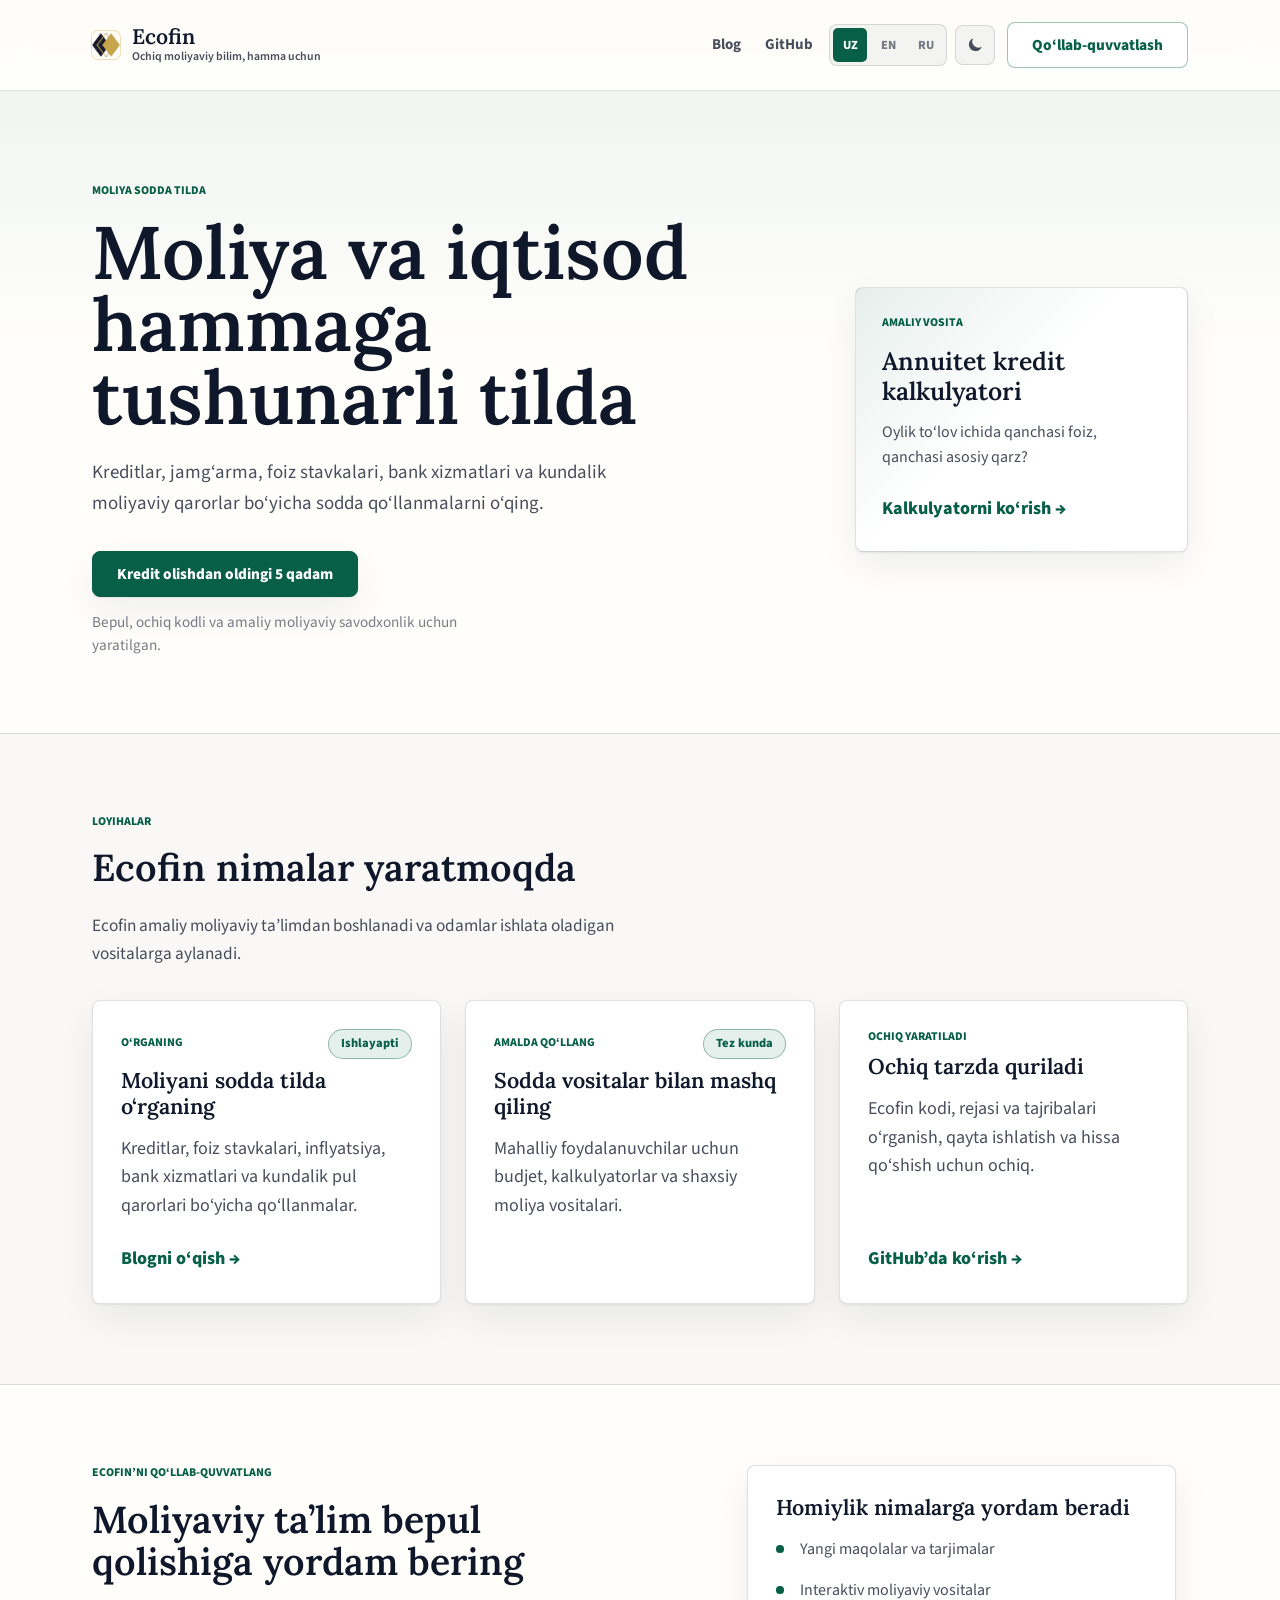
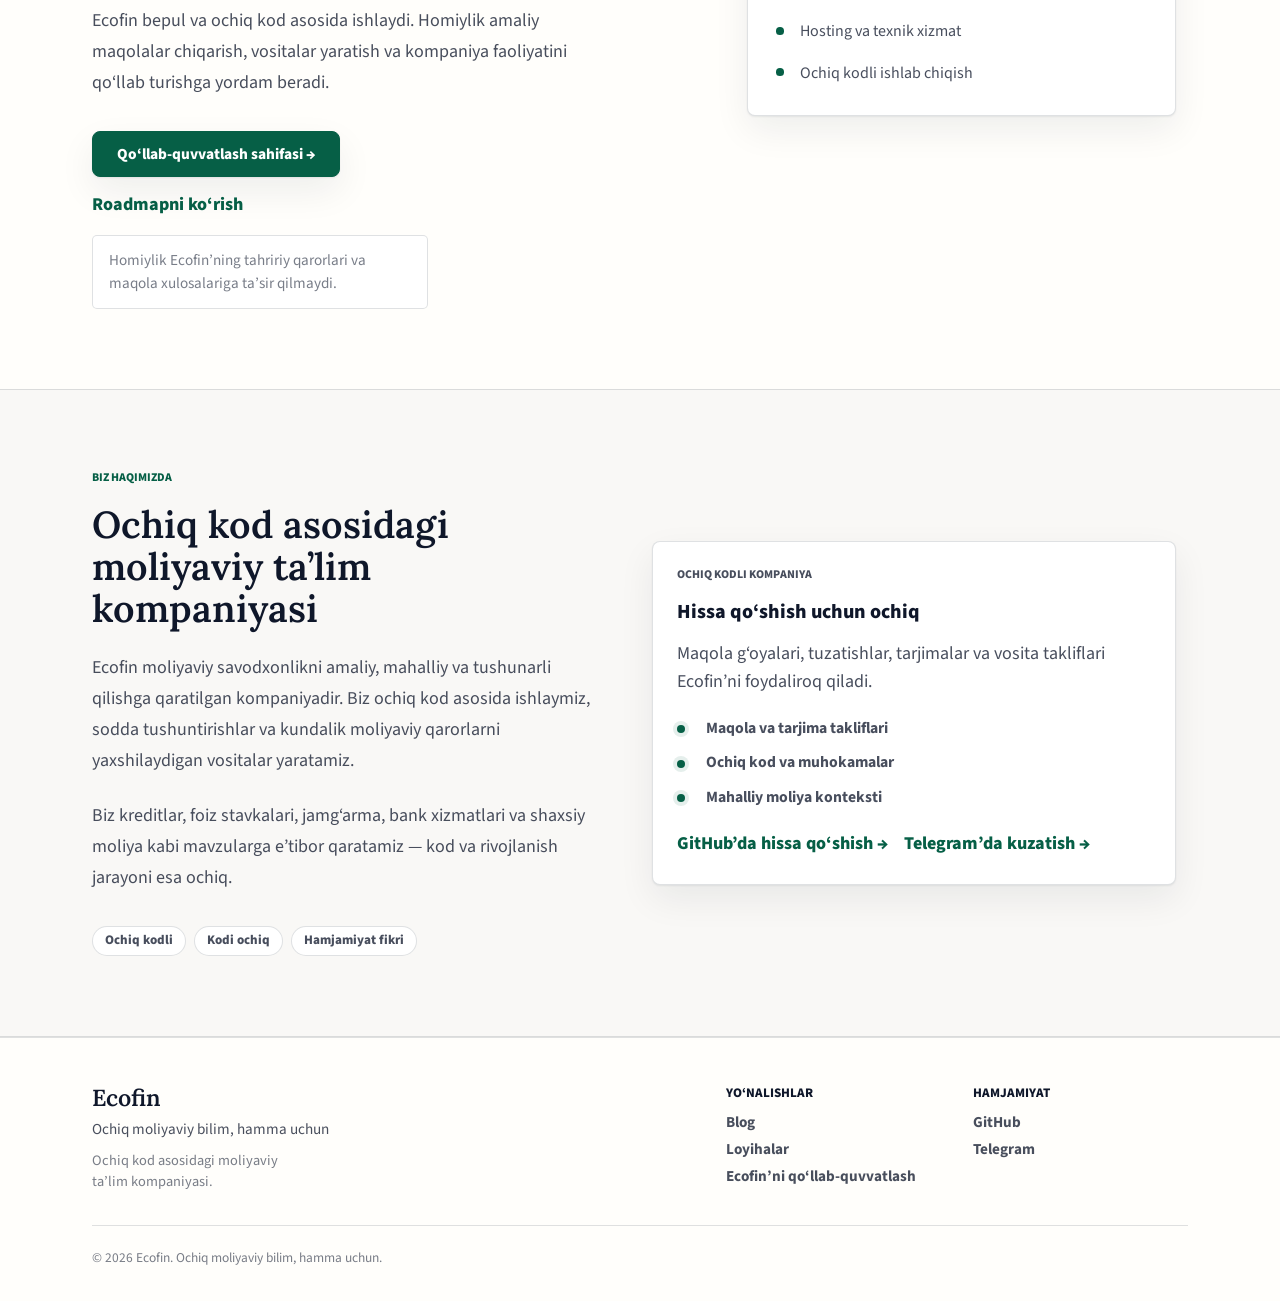
==== commit 2905ce7b: "significant updates" ====
--- a/index.html
+++ b/index.html
@@ -5,9 +5,9 @@
         <meta name="viewport" content="width=device-width, initial-scale=1.0" />
         <meta name="author" content="Ecofin" />
         <meta name="robots" content="index, follow" />
-        <meta name="description" content="Ecofin kredit, jamg‘arma, foiz stavkalari va bank xizmatlari bo‘yicha sodda qo‘llanmalar beradigan open-source moliyaviy ta’lim loyihasi." />
+        <meta name="description" content="Ecofin kredit, jamg‘arma, foiz stavkalari va bank xizmatlari bo‘yicha sodda qo‘llanmalar beradigan ochiq kod asosidagi moliyaviy ta’lim kompaniyasi." />
         <meta property="og:title" content="Ecofin - moliyaviy savodxonlik sodda tilda" />
-        <meta property="og:description" content="Ecofin kredit, jamg‘arma, foiz stavkalari va bank xizmatlari bo‘yicha sodda qo‘llanmalar beradigan open-source moliyaviy ta’lim loyihasi." />
+        <meta property="og:description" content="Ecofin kredit, jamg‘arma, foiz stavkalari va bank xizmatlari bo‘yicha sodda qo‘llanmalar beradigan ochiq kod asosidagi moliyaviy ta’lim kompaniyasi." />
         <meta property="og:type" content="website" />
         <meta property="og:url" content="https://ecofin.uz/" />
         <meta property="og:site_name" content="Ecofin" />
@@ -20,7 +20,7 @@
         <meta property="og:image:alt" content="Ecofin - ochiq moliyaviy bilim, hamma uchun" />
         <meta name="twitter:card" content="summary" />
         <meta name="twitter:title" content="Ecofin - moliyaviy savodxonlik sodda tilda" />
-        <meta name="twitter:description" content="Ecofin kredit, jamg‘arma, foiz stavkalari va bank xizmatlari bo‘yicha sodda qo‘llanmalar beradigan open-source moliyaviy ta’lim loyihasi." />
+        <meta name="twitter:description" content="Ecofin kredit, jamg‘arma, foiz stavkalari va bank xizmatlari bo‘yicha sodda qo‘llanmalar beradigan ochiq kod asosidagi moliyaviy ta’lim kompaniyasi." />
         <meta name="twitter:image" content="https://ecofin.uz/assets/ecofin-favicon.png" />
         <meta name="twitter:image:alt" content="Ecofin - ochiq moliyaviy bilim, hamma uchun" />
         <meta name="theme-color" content="#fffefb" />
@@ -71,7 +71,7 @@
                                     "@id": "https://ecofin.uz/#website",
                                     "url": "https://ecofin.uz/",
                                     "name": "Ecofin",
-                                    "description": "Ecofin kredit, jamg‘arma, foiz stavkalari va bank xizmatlari bo‘yicha sodda qo‘llanmalar beradigan open-source moliyaviy ta’lim loyihasi.",
+                                    "description": "Ecofin kredit, jamg‘arma, foiz stavkalari va bank xizmatlari bo‘yicha sodda qo‘llanmalar beradigan ochiq kod asosidagi moliyaviy ta’lim kompaniyasi.",
                                     "publisher": {
                                                 "@id": "https://ecofin.uz/#organization"
                                     },
@@ -82,7 +82,7 @@
                                     "@id": "https://ecofin.uz/#webpage",
                                     "url": "https://ecofin.uz/",
                                     "name": "Moliyaviy savodxonlik sodda tilda | Ecofin",
-                                    "description": "Ecofin kredit, jamg‘arma, foiz stavkalari va bank xizmatlari bo‘yicha sodda qo‘llanmalar beradigan open-source moliyaviy ta’lim loyihasi.",
+                                    "description": "Ecofin kredit, jamg‘arma, foiz stavkalari va bank xizmatlari bo‘yicha sodda qo‘llanmalar beradigan ochiq kod asosidagi moliyaviy ta’lim kompaniyasi.",
                                     "isPartOf": {
                                                 "@id": "https://ecofin.uz/#website"
                                     },
@@ -208,7 +208,7 @@
                         <div class="col-lg-6 section-copy">
                             <p class="section-label">Ecofin’ni qo‘llab-quvvatlang</p>
                             <h2 id="support-title">Moliyaviy ta’lim bepul qolishiga yordam bering</h2>
-                            <p>Ecofin bepul va ochiq kodli. Homiylik amaliy maqolalar chiqarish, vositalar yaratish va loyihani qo‘llab turishga yordam beradi.</p>
+                            <p>Ecofin bepul va ochiq kod asosida ishlaydi. Homiylik amaliy maqolalar chiqarish, vositalar yaratish va kompaniya faoliyatini qo‘llab turishga yordam beradi.</p>
                             <div class="support-actions">
                                 <a href="/support/" class="btn button button-primary">Qo‘llab-quvvatlash sahifasi →</a>
                                 <a href="https://github.com/ecofinuz/.github/blob/main/roadmap.md" target="_blank" rel="noopener noreferrer" class="text-link support-direct-link">Roadmapni ko‘rish</a>
@@ -232,15 +232,15 @@
                     <div class="row g-5 align-items-center">
                         <div class="col-lg-6 section-copy">
                             <p class="section-label">Biz haqimizda</p>
-                            <h2 id="about-title">Ochiq moliyaviy ta’lim, hamjamiyat bilan yaratiladi</h2>
-                            <p>Ecofin moliyaviy savodxonlikni amaliy, mahalliy va tushunarli qilishga qaratilgan ochiq kodli loyihadir. Biz kundalik moliyaviy qarorlarni yaxshiroq qabul qilishga yordam beradigan sodda tushuntirishlar va vositalar yaratamiz.</p>
-                            <p>Biz kreditlar, foiz stavkalari, jamg‘arma, bank xizmatlari va shaxsiy moliya kabi mavzularga e’tibor qaratamiz — kod va loyiha rivoji esa ochiq.</p>
+                            <h2 id="about-title">Ochiq kod asosidagi moliyaviy ta’lim kompaniyasi</h2>
+                            <p>Ecofin moliyaviy savodxonlikni amaliy, mahalliy va tushunarli qilishga qaratilgan kompaniyadir. Biz ochiq kod asosida ishlaymiz, sodda tushuntirishlar va kundalik moliyaviy qarorlarni yaxshilaydigan vositalar yaratamiz.</p>
+                            <p>Biz kreditlar, foiz stavkalari, jamg‘arma, bank xizmatlari va shaxsiy moliya kabi mavzularga e’tibor qaratamiz — kod va rivojlanish jarayoni esa ochiq.</p>
                             <div class="about-trust-row"><span>Ochiq kodli</span><span>Kodi ochiq</span><span>Hamjamiyat fikri</span></div>
                         </div>
                         <div class="col-lg-6">
                             <article class="card community-panel">
                                 <div class="card-body">
-                                    <p class="section-label community-label">Hamjamiyat loyihasi</p>
+                                    <p class="section-label community-label">Ochiq kodli kompaniya</p>
                                     <h3>Hissa qo‘shish uchun ochiq</h3>
                                     <p>Maqola g‘oyalari, tuzatishlar, tarjimalar va vosita takliflari Ecofin’ni foydaliroq qiladi.</p>
                                     <ul class="community-list"><li>Maqola va tarjima takliflari</li><li>Ochiq kod va muhokamalar</li><li>Mahalliy moliya konteksti</li></ul>
@@ -262,7 +262,7 @@
                     <div class="footer-brand-block">
                         <span class="footer-brand">Ecofin</span>
                         <p class="footer-tagline">Ochiq moliyaviy bilim, hamma uchun</p>
-                        <p class="footer-open-source">Ochiq kodli moliyaviy ta’lim loyihasi.</p>
+                        <p class="footer-open-source">Ochiq kod asosidagi moliyaviy ta’lim kompaniyasi.</p>
                     </div>
                     <div class="footer-column">
                         <p class="footer-heading">Yo‘nalishlar</p>
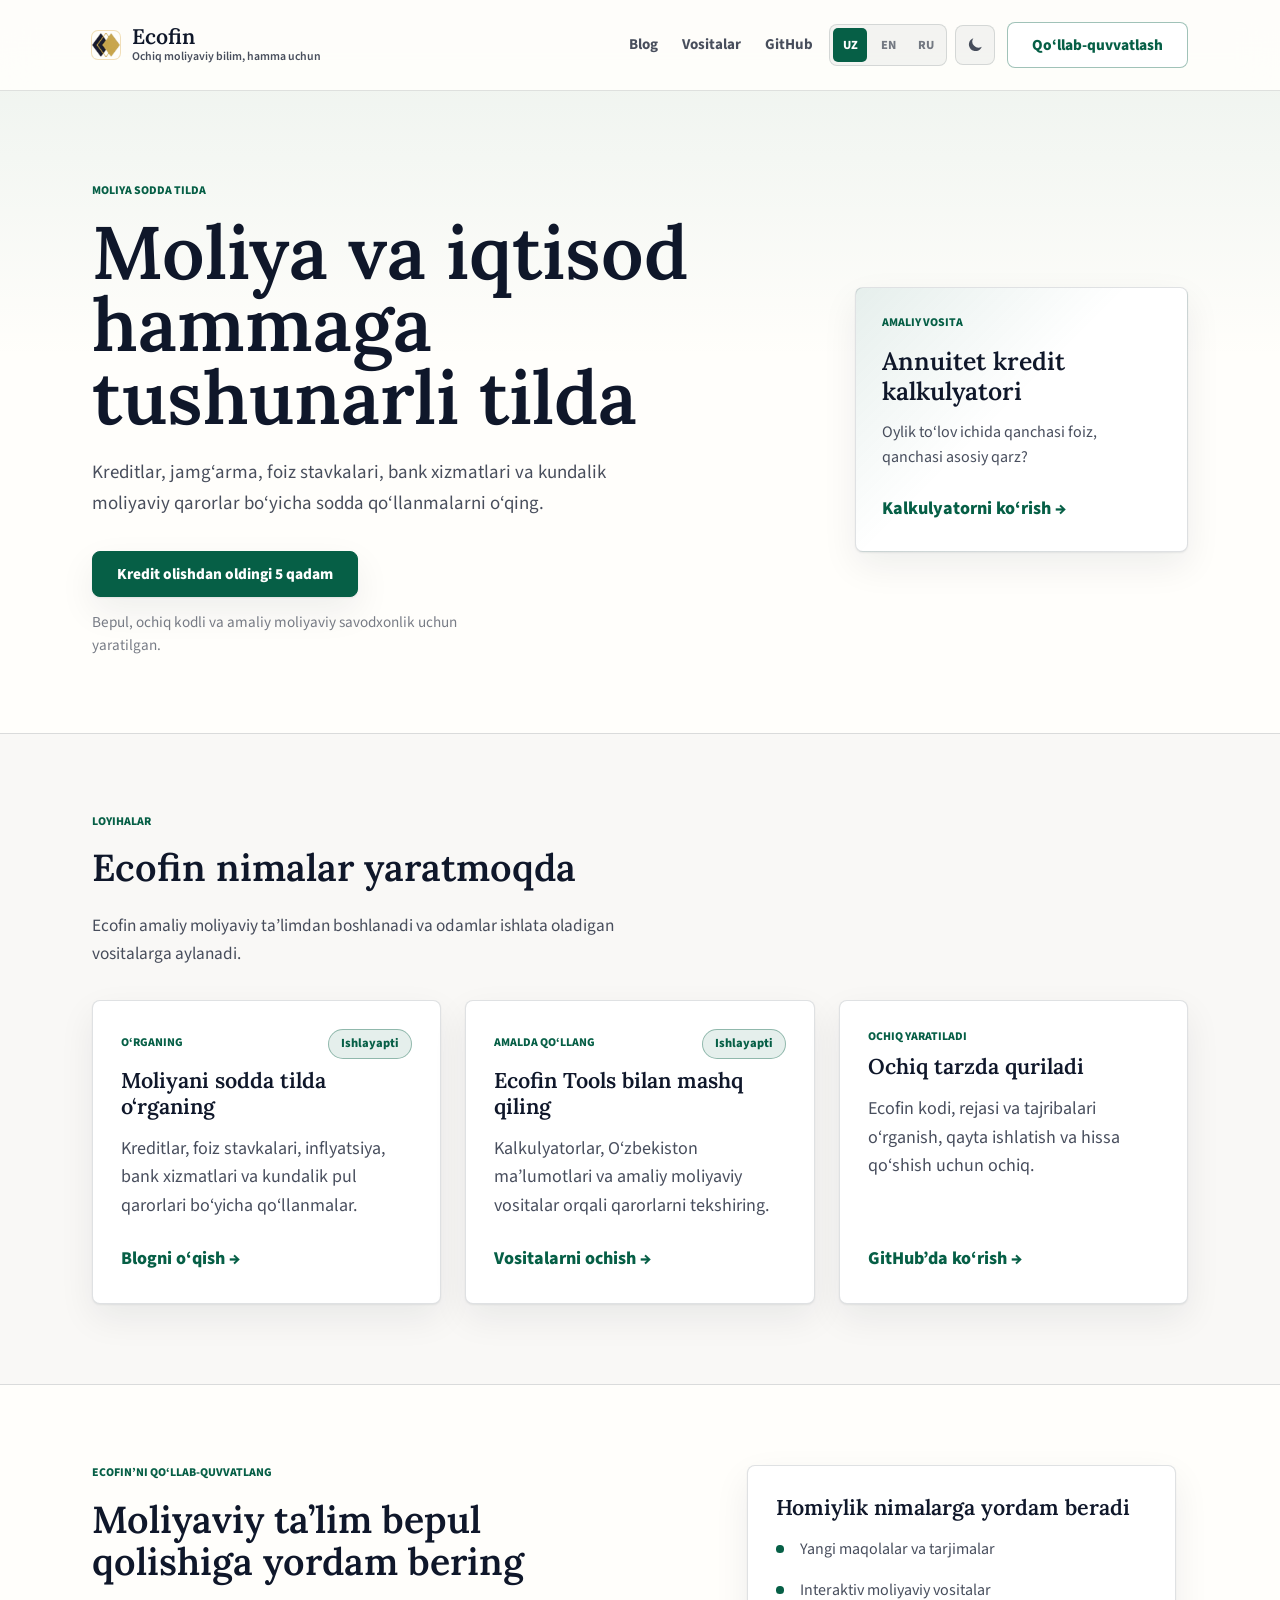
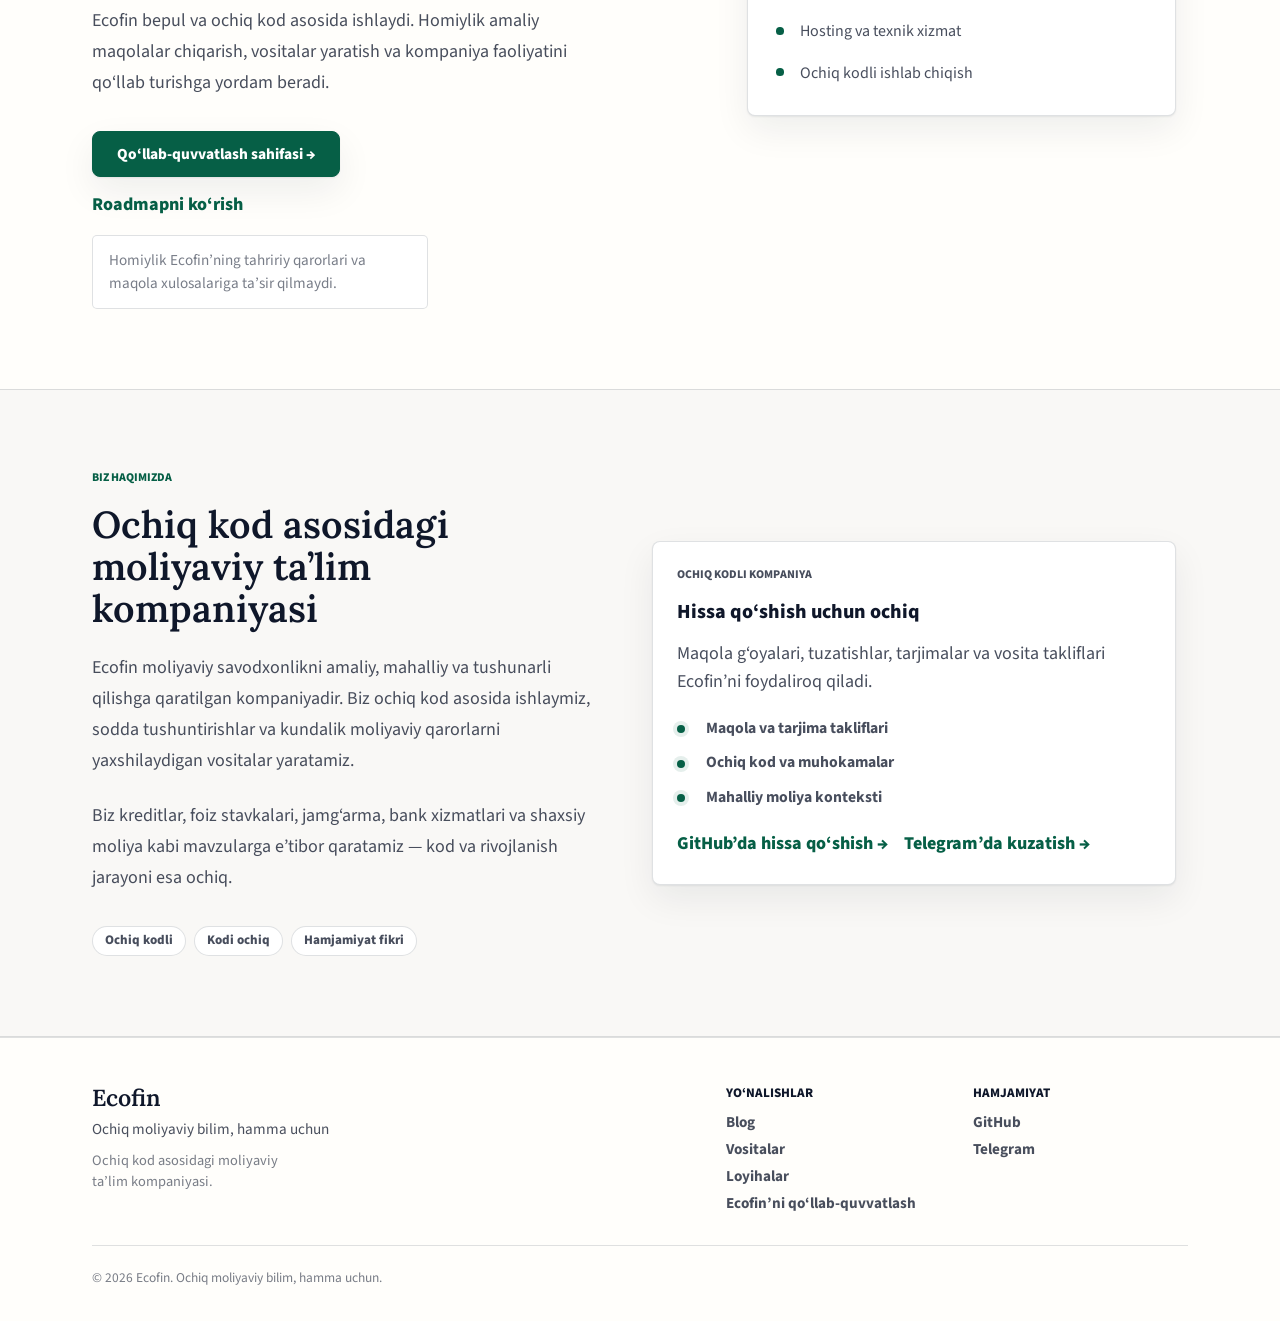
==== commit d0b264ba: "tools reference" ====
--- a/index.html
+++ b/index.html
@@ -62,6 +62,7 @@
                                                 "height": 128
                                     },
                                     "sameAs": [
+                                                "https://tools.ecofin.uz/",
                                                 "https://github.com/ecofinuz",
                                                 "https://t.me/ecofin_uz"
                                     ]
@@ -119,6 +120,7 @@
                 <div class="collapse navbar-collapse nav-menu" id="primaryNav">
                     <div class="navbar-nav ms-md-auto align-items-md-center gap-md-2">
                         <a href="https://blog.ecofin.uz" class="nav-link">Blog</a>
+                        <a href="https://tools.ecofin.uz/" class="nav-link">Vositalar</a>
                         <a href="https://github.com/ecofinuz" target="_blank" rel="noopener noreferrer" class="nav-link">GitHub</a>
                         <nav class="language-switch btn-group my-3 my-md-0" aria-label="Til tanlash"><a href="/" class="language-option active" hreflang="uz" lang="uz" aria-current="page">UZ</a><a href="/en/" class="language-option" hreflang="en" lang="en">EN</a><a href="/ru/" class="language-option" hreflang="ru" lang="ru">RU</a></nav>
                         <button class="theme-toggle my-1 my-md-0" type="button" data-theme-toggle aria-label="Rang mavzusini almashtirish" aria-pressed="false">
@@ -148,7 +150,7 @@
                             <p class="label-small">Amaliy vosita</p>
                             <h2 class="hero-start-title">Annuitet kredit kalkulyatori</h2>
                             <p class="hero-start-description">Oylik to‘lov ichida qanchasi foiz, qanchasi asosiy qarz?</p>
-                            <a href="https://blog.ecofin.uz/kredit/kredit-qanday-ishlaydi/#annuitet" class="text-link hero-start-link">Kalkulyatorni ko‘rish →</a>
+                            <a href="https://tools.ecofin.uz/calculators/loan/" class="text-link hero-start-link">Kalkulyatorni ko‘rish →</a>
                         </article>
                     </div>
                 </div>
@@ -175,15 +177,15 @@
                         </div>
                     </article></div>
                         <div class="col-md-6 col-lg-4 d-flex">
-                    <article class="card info-card project-card project-card--passive">
+                    <article class="card info-card project-card">
                         <div class="card-body">
                             <div class="card-topline">
                                 <p class="eyebrow">Amalda qo‘llang</p>
-                                <span class="badge">Tez kunda</span>
+                                <span class="badge">Ishlayapti</span>
                             </div>
-                            <h3>Sodda vositalar bilan mashq qiling</h3>
-                            <p class="project-card-copy">Mahalliy foydalanuvchilar uchun budjet, kalkulyatorlar va shaxsiy moliya vositalari.</p>
-
+                            <h3>Ecofin Tools bilan mashq qiling</h3>
+                            <p class="project-card-copy">Kalkulyatorlar, O‘zbekiston ma’lumotlari va amaliy moliyaviy vositalar orqali qarorlarni tekshiring.</p>
+                            <a href="https://tools.ecofin.uz/" class="text-link">Vositalarni ochish →</a>
                         </div>
                     </article></div>
                         <div class="col-md-6 col-lg-4 d-flex">
@@ -268,6 +270,7 @@
                         <p class="footer-heading">Yo‘nalishlar</p>
                         <nav class="footer-links">
                             <a href="https://blog.ecofin.uz">Blog</a>
+                            <a href="https://tools.ecofin.uz/">Vositalar</a>
                             <a href="#projects">Loyihalar</a>
                             <a href="/support/">Ecofin’ni qo‘llab-quvvatlash</a>
                         </nav>
